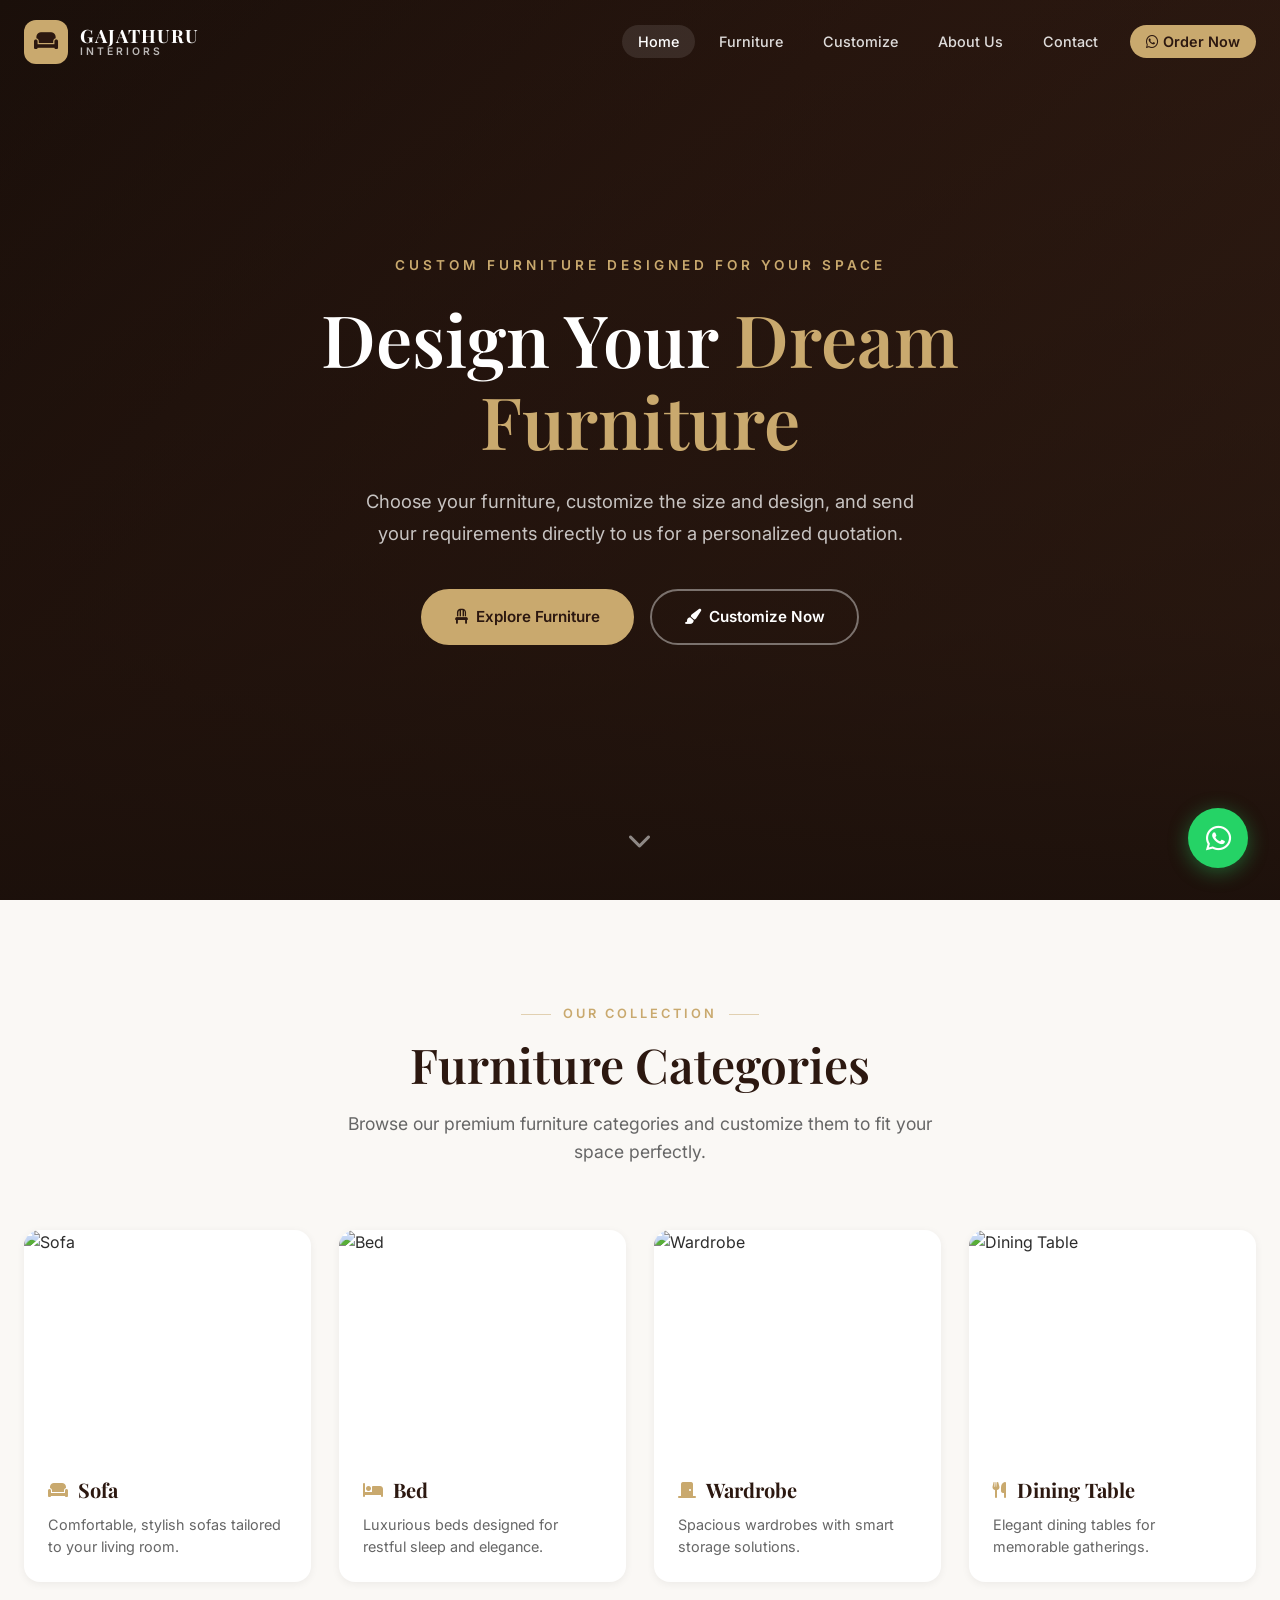
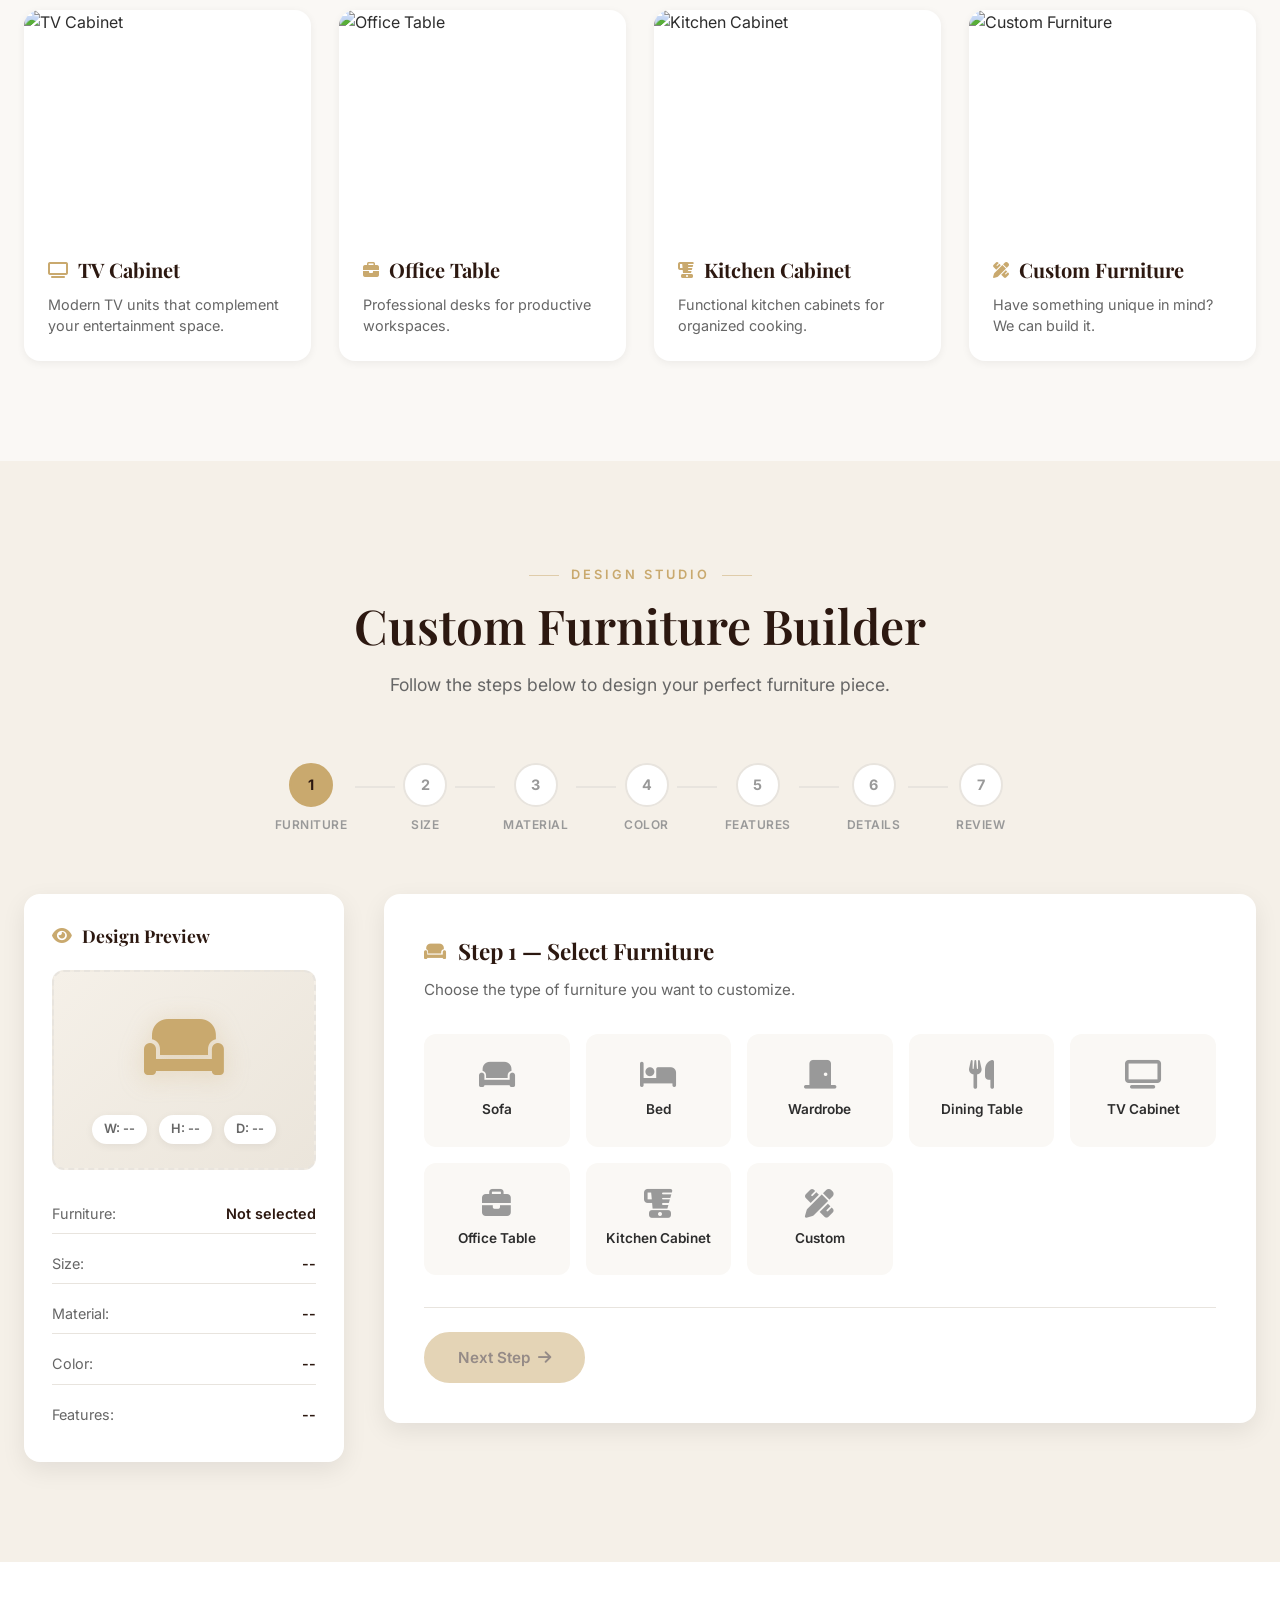
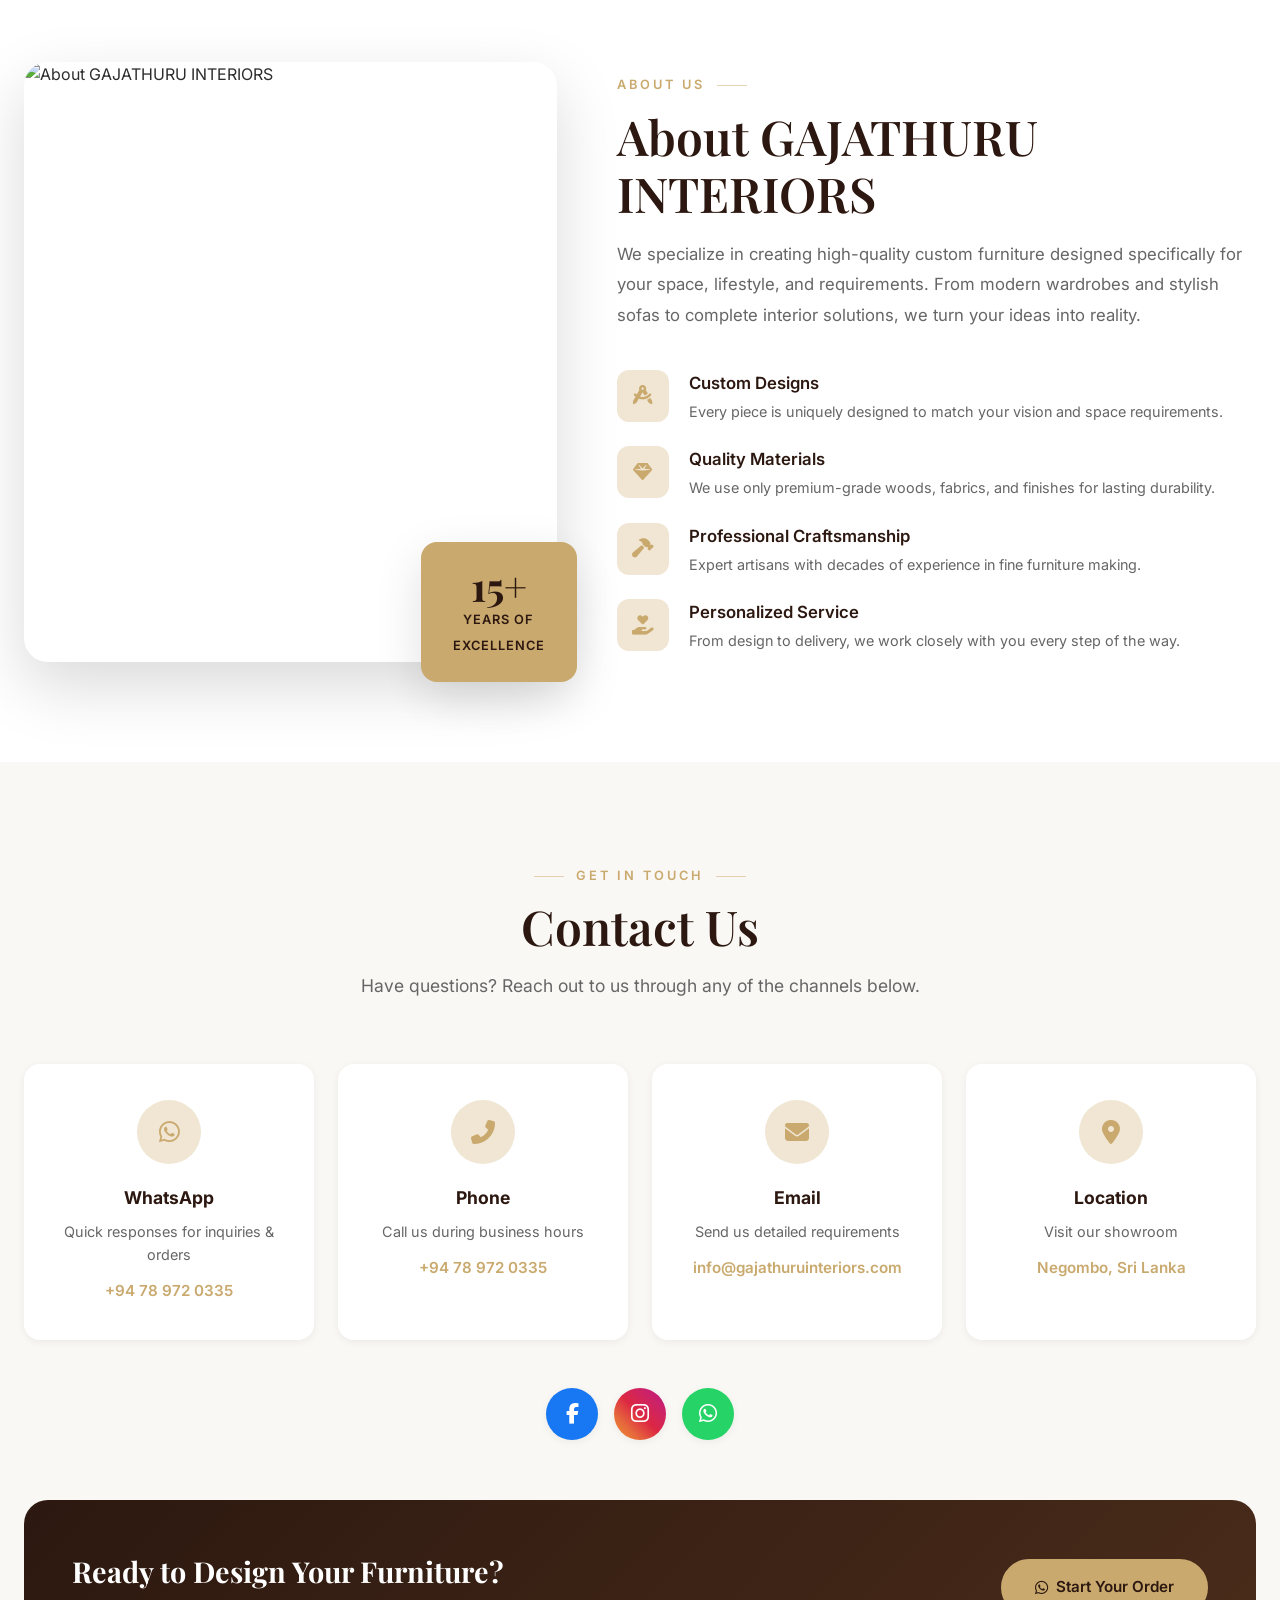
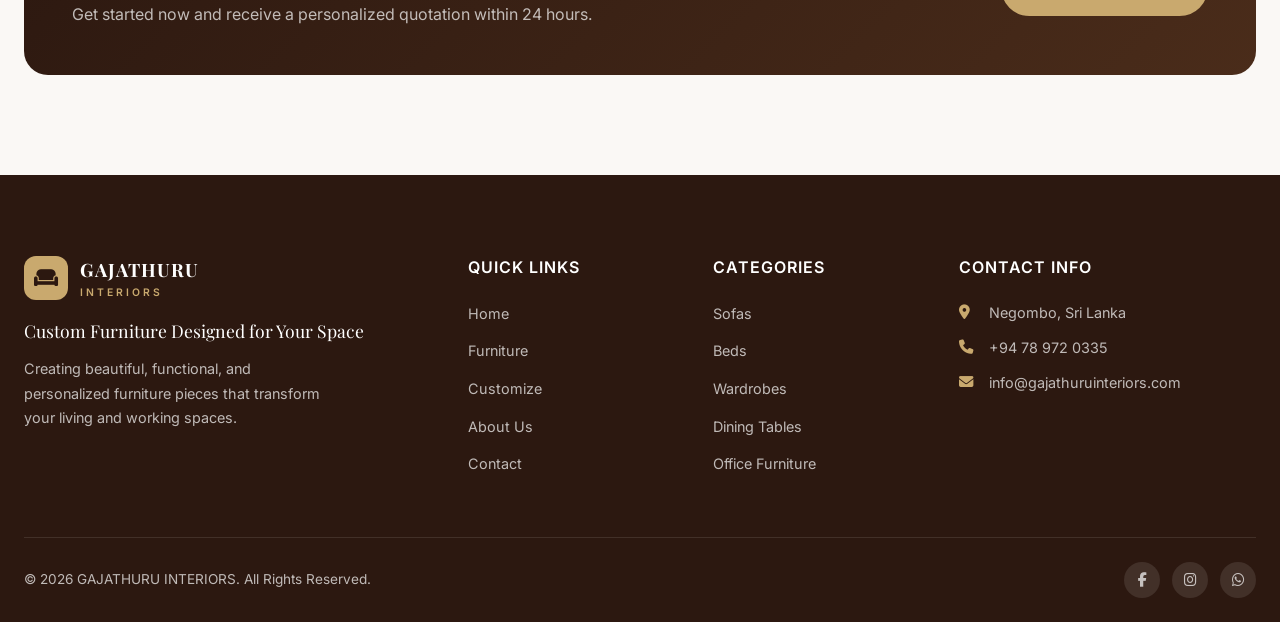
==== index.html @ 3e56240b "Update index.html" ====
<!DOCTYPE html>
<html lang="en">
<head>
    <meta charset="UTF-8">
    <meta name="viewport" content="width=device-width, initial-scale=1.0">
    <title>GAJATHURU INTERIORS — Custom Furniture Designed for Your Space</title>
    <link rel="stylesheet" href="style.css">
    <link rel="preconnect" href="https://fonts.googleapis.com">
    <link rel="preconnect" href="https://fonts.gstatic.com" crossorigin>
    <link href="https://fonts.googleapis.com/css2?family=Playfair+Display:wght@400;500;600;700&family=Inter:wght@300;400;500;600;700&display=swap" rel="stylesheet">
    <link rel="stylesheet" href="https://cdnjs.cloudflare.com/ajax/libs/font-awesome/6.5.1/css/all.min.css">
</head>
<body>

    <!-- ==================== NAVIGATION ==================== -->
    <nav class="navbar" id="navbar">
        <div class="nav-container">
            <a href="#home" class="nav-logo">
                <span class="logo-icon"><i class="fas fa-couch"></i></span>
                <div class="logo-text">
                    <span class="logo-main">GAJATHURU</span>
                    <span class="logo-sub">INTERIORS</span>
                </div>
            </a>

            <button class="nav-toggle" id="navToggle" aria-label="Toggle navigation">
                <span></span>
                <span></span>
                <span></span>
            </button>

            <ul class="nav-menu" id="navMenu">
                <li><a href="#home" class="nav-link active">Home</a></li>
                <li><a href="#categories" class="nav-link">Furniture</a></li>
                <li><a href="#builder" class="nav-link">Customize</a></li>
                <li><a href="#about" class="nav-link">About Us</a></li>
                <li><a href="#contact" class="nav-link">Contact</a></li>
                <li><a href="#builder" class="nav-link nav-cta"><i class="fab fa-whatsapp"></i> Order Now</a></li>
            </ul>
        </div>
    </nav>

    <!-- ==================== HERO SECTION ==================== -->
    <section class="hero" id="home">
        <div class="hero-overlay"></div>
        <div class="hero-content">
            <p class="hero-tagline">Custom Furniture Designed for Your Space</p>
            <h1 class="hero-title">Design Your <span class="highlight">Dream Furniture</span></h1>
            <p class="hero-desc">Choose your furniture, customize the size and design, and send your requirements directly to us for a personalized quotation.</p>
            <div class="hero-buttons">
                <a href="#categories" class="btn btn-primary"><i class="fas fa-chair"></i> Explore Furniture</a>
                <a href="#builder" class="btn btn-secondary"><i class="fas fa-paint-brush"></i> Customize Now</a>
            </div>
        </div>
        <div class="hero-scroll">
            <a href="#categories"><i class="fas fa-chevron-down"></i></a>
        </div>
    </section>

    <!-- ==================== FURNITURE CATEGORIES ==================== -->
    <section class="categories" id="categories">
        <div class="container">
            <div class="section-header">
                <span class="section-label">Our Collection</span>
                <h2 class="section-title">Furniture Categories</h2>
                <p class="section-desc">Browse our premium furniture categories and customize them to fit your space perfectly.</p>
            </div>

            <div class="categories-grid">
                <div class="category-card" data-category="sofa">
                    <div class="category-img">
                        <img src="https://images.unsplash.com/photo-1555041469-a586c61ea9bc?w=400&h=300&fit=crop" alt="Sofa" loading="lazy">
                        <div class="category-overlay">
                            <button class="btn btn-small" onclick="selectCategory('sofa')">Customize</button>
                        </div>
                    </div>
                    <div class="category-info">
                        <h3><i class="fas fa-couch"></i> Sofa</h3>
                        <p>Comfortable, stylish sofas tailored to your living room.</p>
                    </div>
                </div>

                <div class="category-card" data-category="bed">
                    <div class="category-img">
                        <img src="https://images.unsplash.com/photo-1505693416388-ac5ce068fe85?w=400&h=300&fit=crop" alt="Bed" loading="lazy">
                        <div class="category-overlay">
                            <button class="btn btn-small" onclick="selectCategory('bed')">Customize</button>
                        </div>
                    </div>
                    <div class="category-info">
                        <h3><i class="fas fa-bed"></i> Bed</h3>
                        <p>Luxurious beds designed for restful sleep and elegance.</p>
                    </div>
                </div>

                <div class="category-card" data-category="wardrobe">
                    <div class="category-img">
                        <img src="https://images.unsplash.com/photo-1595428774223-ef52624120d2?w=400&h=300&fit=crop" alt="Wardrobe" loading="lazy">
                        <div class="category-overlay">
                            <button class="btn btn-small" onclick="selectCategory('wardrobe')">Customize</button>
                        </div>
                    </div>
                    <div class="category-info">
                        <h3><i class="fas fa-door-closed"></i> Wardrobe</h3>
                        <p>Spacious wardrobes with smart storage solutions.</p>
                    </div>
                </div>

                <div class="category-card" data-category="dining-table">
                    <div class="category-img">
                        <img src="https://images.unsplash.com/photo-1617806118233-18e1de247200?w=400&h=300&fit=crop" alt="Dining Table" loading="lazy">
                        <div class="category-overlay">
                            <button class="btn btn-small" onclick="selectCategory('dining-table')">Customize</button>
                        </div>
                    </div>
                    <div class="category-info">
                        <h3><i class="fas fa-utensils"></i> Dining Table</h3>
                        <p>Elegant dining tables for memorable gatherings.</p>
                    </div>
                </div>

                <div class="category-card" data-category="tv-cabinet">
                    <div class="category-img">
                        <img src="https://images.unsplash.com/photo-1618220179428-22790b461013?w=400&h=300&fit=crop" alt="TV Cabinet" loading="lazy">
                        <div class="category-overlay">
                            <button class="btn btn-small" onclick="selectCategory('tv-cabinet')">Customize</button>
                        </div>
                    </div>
                    <div class="category-info">
                        <h3><i class="fas fa-tv"></i> TV Cabinet</h3>
                        <p>Modern TV units that complement your entertainment space.</p>
                    </div>
                </div>

                <div class="category-card" data-category="office-table">
                    <div class="category-img">
                        <img src="https://images.unsplash.com/photo-1518455027359-f3f8164ba6bd?w=400&h=300&fit=crop" alt="Office Table" loading="lazy">
                        <div class="category-overlay">
                            <button class="btn btn-small" onclick="selectCategory('office-table')">Customize</button>
                        </div>
                    </div>
                    <div class="category-info">
                        <h3><i class="fas fa-briefcase"></i> Office Table</h3>
                        <p>Professional desks for productive workspaces.</p>
                    </div>
                </div>

                <div class="category-card" data-category="kitchen-cabinet">
                    <div class="category-img">
                        <img src="https://images.unsplash.com/photo-1556909114-f6e7ad7d3136?w=400&h=300&fit=crop" alt="Kitchen Cabinet" loading="lazy">
                        <div class="category-overlay">
                            <button class="btn btn-small" onclick="selectCategory('kitchen-cabinet')">Customize</button>
                        </div>
                    </div>
                    <div class="category-info">
                        <h3><i class="fas fa-blender"></i> Kitchen Cabinet</h3>
                        <p>Functional kitchen cabinets for organized cooking.</p>
                    </div>
                </div>

                <div class="category-card" data-category="custom">
                    <div class="category-img">
                        <img src="https://images.unsplash.com/photo-1616486338812-3dadae4b4ace?w=400&h=300&fit=crop" alt="Custom Furniture" loading="lazy">
                        <div class="category-overlay">
                            <button class="btn btn-small" onclick="selectCategory('custom')">Customize</button>
                        </div>
                    </div>
                    <div class="category-info">
                        <h3><i class="fas fa-pencil-ruler"></i> Custom Furniture</h3>
                        <p>Have something unique in mind? We can build it.</p>
                    </div>
                </div>
            </div>
        </div>
    </section>

    <!-- ==================== CUSTOM FURNITURE BUILDER ==================== -->
    <section class="builder" id="builder">
        <div class="container">
            <div class="section-header">
                <span class="section-label">Design Studio</span>
                <h2 class="section-title">Custom Furniture Builder</h2>
                <p class="section-desc">Follow the steps below to design your perfect furniture piece.</p>
            </div>

            <!-- Progress Steps -->
            <div class="progress-bar">
                <div class="progress-step active" data-step="1">
                    <div class="step-number">1</div>
                    <span>Furniture</span>
                </div>
                <div class="progress-line"></div>
                <div class="progress-step" data-step="2">
                    <div class="step-number">2</div>
                    <span>Size</span>
                </div>
                <div class="progress-line"></div>
                <div class="progress-step" data-step="3">
                    <div class="step-number">3</div>
                    <span>Material</span>
                </div>
                <div class="progress-line"></div>
                <div class="progress-step" data-step="4">
                    <div class="step-number">4</div>
                    <span>Color</span>
                </div>
                <div class="progress-line"></div>
                <div class="progress-step" data-step="5">
                    <div class="step-number">5</div>
                    <span>Features</span>
                </div>
                <div class="progress-line"></div>
                <div class="progress-step" data-step="6">
                    <div class="step-number">6</div>
                    <span>Details</span>
                </div>
                <div class="progress-line"></div>
                <div class="progress-step" data-step="7">
                    <div class="step-number">7</div>
                    <span>Review</span>
                </div>
            </div>

            <div class="builder-wrapper">
                <!-- Preview Panel -->
                <div class="preview-panel">
                    <div class="preview-card">
                        <h3><i class="fas fa-eye"></i> Design Preview</h3>
                        <div class="preview-visual" id="previewVisual">
                            <div class="preview-furniture" id="previewFurniture">
                                <i class="fas fa-couch"></i>
                            </div>
                            <div class="preview-dimensions" id="previewDimensions">
                                <span class="dim-width">W: --</span>
                                <span class="dim-height">H: --</span>
                                <span class="dim-depth">D: --</span>
                            </div>
                        </div>
                        <div class="preview-details" id="previewDetails">
                            <div class="preview-row"><span>Furniture:</span> <strong id="p-furniture">Not selected</strong></div>
                            <div class="preview-row"><span>Size:</span> <strong id="p-size">--</strong></div>
                            <div class="preview-row"><span>Material:</span> <strong id="p-material">--</strong></div>
                            <div class="preview-row"><span>Color:</span> <strong id="p-color">--</strong></div>
                            <div class="preview-row"><span>Features:</span> <strong id="p-features">--</strong></div>
                        </div>
                    </div>
                </div>

                <!-- Form Panel -->
                <div class="form-panel">
                    <form id="customForm" onsubmit="return false;">

                        <!-- Step 1: Select Furniture -->
                        <div class="form-step active" data-step="1">
                            <h3><i class="fas fa-couch"></i> Step 1 — Select Furniture</h3>
                            <p class="step-desc">Choose the type of furniture you want to customize.</p>

                            <div class="furniture-options">
                                <label class="furniture-option">
                                    <input type="radio" name="furniture" value="Sofa" data-icon="fa-couch">
                                    <div class="option-card">
                                        <i class="fas fa-couch"></i>
                                        <span>Sofa</span>
                                    </div>
                                </label>
                                <label class="furniture-option">
                                    <input type="radio" name="furniture" value="Bed" data-icon="fa-bed">
                                    <div class="option-card">
                                        <i class="fas fa-bed"></i>
                                        <span>Bed</span>
                                    </div>
                                </label>
                                <label class="furniture-option">
                                    <input type="radio" name="furniture" value="Wardrobe" data-icon="fa-door-closed">
                                    <div class="option-card">
                                        <i class="fas fa-door-closed"></i>
                                        <span>Wardrobe</span>
                                    </div>
                                </label>
                                <label class="furniture-option">
                                    <input type="radio" name="furniture" value="Dining Table" data-icon="fa-utensils">
                                    <div class="option-card">
                                        <i class="fas fa-utensils"></i>
                                        <span>Dining Table</span>
                                    </div>
                                </label>
                                <label class="furniture-option">
                                    <input type="radio" name="furniture" value="TV Cabinet" data-icon="fa-tv">
                                    <div class="option-card">
                                        <i class="fas fa-tv"></i>
                                        <span>TV Cabinet</span>
                                    </div>
                                </label>
                                <label class="furniture-option">
                                    <input type="radio" name="furniture" value="Office Table" data-icon="fa-briefcase">
                                    <div class="option-card">
                                        <i class="fas fa-briefcase"></i>
                                        <span>Office Table</span>
                                    </div>
                                </label>
                                <label class="furniture-option">
                                    <input type="radio" name="furniture" value="Kitchen Cabinet" data-icon="fa-blender">
                                    <div class="option-card">
                                        <i class="fas fa-blender"></i>
                                        <span>Kitchen Cabinet</span>
                                    </div>
                                </label>
                                <label class="furniture-option">
                                    <input type="radio" name="furniture" value="Custom Furniture" data-icon="fa-pencil-ruler">
                                    <div class="option-card">
                                        <i class="fas fa-pencil-ruler"></i>
                                        <span>Custom</span>
                                    </div>
                                </label>
                            </div>

                            <div class="form-nav">
                                <button type="button" class="btn btn-primary next-step" disabled>Next Step <i class="fas fa-arrow-right"></i></button>
                            </div>
                        </div>

                        <!-- Step 2: Enter Size -->
                        <div class="form-step" data-step="2">
                            <h3><i class="fas fa-ruler-combined"></i> Step 2 — Enter Custom Size</h3>
                            <p class="step-desc">Specify the exact dimensions you need.</p>

                            <div class="unit-selector">
                                <span>Unit:</span>
                                <label><input type="radio" name="unit" value="ft" checked> Feet</label>
                                <label><input type="radio" name="unit" value="in"> Inches</label>
                                <label><input type="radio" name="unit" value="cm"> Centimeters</label>
                            </div>

                            <div class="size-inputs">
                                <div class="input-group">
                                    <label for="width">Width <span class="unit-label">(ft)</span></label>
                                    <input type="number" id="width" name="width" min="0.1" step="0.1" placeholder="e.g. 6" required>
                                </div>
                                <div class="input-group">
                                    <label for="height">Height <span class="unit-label">(ft)</span></label>
                                    <input type="number" id="height" name="height" min="0.1" step="0.1" placeholder="e.g. 7" required>
                                </div>
                                <div class="input-group">
                                    <label for="depth">Depth <span class="unit-label">(ft)</span></label>
                                    <input type="number" id="depth" name="depth" min="0.1" step="0.1" placeholder="e.g. 2" required>
                                </div>
                            </div>

                            <div class="form-nav">
                                <button type="button" class="btn btn-outline prev-step"><i class="fas fa-arrow-left"></i> Back</button>
                                <button type="button" class="btn btn-primary next-step">Next Step <i class="fas fa-arrow-right"></i></button>
                            </div>
                        </div>

                        <!-- Step 3: Select Material -->
                        <div class="form-step" data-step="3">
                            <h3><i class="fas fa-layer-group"></i> Step 3 — Select Material</h3>
                            <p class="step-desc">Choose the material for your furniture.</p>

                            <div class="material-options">
                                <label class="material-option">
                                    <input type="radio" name="material" value="MDF">
                                    <div class="option-card material-card">
                                        <div class="material-swatch" style="background: #d4c5a9;"></div>
                                        <span>MDF</span>
                                    </div>
                                </label>
                                <label class="material-option">
                                    <input type="radio" name="material" value="Plywood">
                                    <div class="option-card material-card">
                                        <div class="material-swatch" style="background: #c4a882;"></div>
                                        <span>Plywood</span>
                                    </div>
                                </label>
                                <label class="material-option">
                                    <input type="radio" name="material" value="Teak Wood">
                                    <div class="option-card material-card">
                                        <div class="material-swatch" style="background: #8b6914;"></div>
                                        <span>Teak Wood</span>
                                    </div>
                                </label>
                                <label class="material-option">
                                    <input type="radio" name="material" value="Mahogany">
                                    <div class="option-card material-card">
                                        <div class="material-swatch" style="background: #6b2d2d;"></div>
                                        <span>Mahogany</span>
                                    </div>
                                </label>
                                <label class="material-option">
                                    <input type="radio" name="material" value="Pine Wood">
                                    <div class="option-card material-card">
                                        <div class="material-swatch" style="background: #e8d5a3;"></div>
                                        <span>Pine Wood</span>
                                    </div>
                                </label>
                                <label class="material-option">
                                    <input type="radio" name="material" value="Melamine">
                                    <div class="option-card material-card">
                                        <div class="material-swatch" style="background: #f5f5f0;"></div>
                                        <span>Melamine</span>
                                    </div>
                                </label>
                                <label class="material-option">
                                    <input type="radio" name="material" value="Other">
                                    <div class="option-card material-card">
                                        <div class="material-swatch" style="background: linear-gradient(45deg, #ccc, #eee);"></div>
                                        <span>Other</span>
                                    </div>
                                </label>
                            </div>

                            <div class="form-nav">
                                <button type="button" class="btn btn-outline prev-step"><i class="fas fa-arrow-left"></i> Back</button>
                                <button type="button" class="btn btn-primary next-step" disabled>Next Step <i class="fas fa-arrow-right"></i></button>
                            </div>
                        </div>

                        <!-- Step 4: Select Color -->
                        <div class="form-step" data-step="4">
                            <h3><i class="fas fa-palette"></i> Step 4 — Select Color / Finish</h3>
                            <p class="step-desc">Pick a color or finish for your furniture.</p>

                            <div class="color-options">
                                <label class="color-option">
                                    <input type="radio" name="color" value="White">
                                    <div class="color-swatch" style="background: #ffffff; border: 2px solid #ddd;"></div>
                                    <span>White</span>
                                </label>
                                <label class="color-option">
                                    <input type="radio" name="color" value="Black">
                                    <div class="color-swatch" style="background: #1a1a1a;"></div>
                                    <span>Black</span>
                                </label>
                                <label class="color-option">
                                    <input type="radio" name="color" value="Brown">
                                    <div class="color-swatch" style="background: #8b5a2b;"></div>
                                    <span>Brown</span>
                                </label>
                                <label class="color-option">
                                    <input type="radio" name="color" value="Natural Wood">
                                    <div class="color-swatch" style="background: #c9a96e;"></div>
                                    <span>Natural Wood</span>
                                </label>
                                <label class="color-option">
                                    <input type="radio" name="color" value="Grey">
                                    <div class="color-swatch" style="background: #808080;"></div>
                                    <span>Grey</span>
                                </label>
                                <label class="color-option custom-color-option">
                                    <input type="radio" name="color" value="custom" id="customColorRadio">
                                    <div class="color-swatch custom-swatch"><i class="fas fa-plus"></i></div>
                                    <span>Custom</span>
                                </label>
                            </div>

                            <div class="custom-color-picker" id="customColorPicker" style="display:none;">
                                <label for="customColorInput">Choose your custom color:</label>
                                <input type="color" id="customColorInput" value="#4a90d9">
                                <span id="customColorValue">#4A90D9</span>
                            </div>

                            <div class="form-nav">
                                <button type="button" class="btn btn-outline prev-step"><i class="fas fa-arrow-left"></i> Back</button>
                                <button type="button" class="btn btn-primary next-step" disabled>Next Step <i class="fas fa-arrow-right"></i></button>
                            </div>
                        </div>

                        <!-- Step 5: Additional Features -->
                        <div class="form-step" data-step="5">
                            <h3><i class="fas fa-sliders-h"></i> Step 5 — Additional Features</h3>
                            <p class="step-desc">Add specific features based on your furniture type.</p>

                            <div class="features-container" id="featuresContainer">
                                <!-- Dynamic features will be injected here -->
                                <div class="feature-placeholder">
                                    <i class="fas fa-info-circle"></i>
                                    <p>Please select a furniture type in Step 1 to see available features.</p>
                                </div>
                            </div>

                            <div class="form-nav">
                                <button type="button" class="btn btn-outline prev-step"><i class="fas fa-arrow-left"></i> Back</button>
                                <button type="button" class="btn btn-primary next-step">Next Step <i class="fas fa-arrow-right"></i></button>
                            </div>
                        </div>

                        <!-- Step 6: Reference Image & Customer Details -->
                        <div class="form-step" data-step="6">
                            <h3><i class="fas fa-user"></i> Step 6 — Your Details & Reference</h3>
                            <p class="step-desc">Upload a reference image and provide your contact information.</p>

                            <!-- Reference Image Upload -->
                            <div class="upload-section">
                                <h4><i class="fas fa-image"></i> Have a Design in Mind?</h4>
                                <p>Upload a reference image and we will help create a similar custom design.</p>
                                <div class="upload-area" id="uploadArea">
                                    <input type="file" id="referenceImage" accept="image/*" hidden>
                                    <div class="upload-placeholder" id="uploadPlaceholder">
                                        <i class="fas fa-cloud-upload-alt"></i>
                                        <span>Click or drag image here</span>
                                    </div>
                                    <img id="uploadPreview" class="upload-preview" alt="Preview" style="display:none;">
                                    <button type="button" class="btn btn-small btn-outline remove-image" id="removeImage" style="display:none;"><i class="fas fa-trash"></i> Remove</button>
                                </div>
                            </div>

                            <!-- Customer Details -->
                            <div class="customer-form">
                                <h4><i class="fas fa-address-card"></i> Customer Information</h4>

                                <div class="input-group">
                                    <label for="fullName">Full Name <span class="required">*</span></label>
                                    <input type="text" id="fullName" name="fullName" placeholder="John Silva" required>
                                    <span class="error-msg" id="nameError">Please enter your full name</span>
                                </div>

                                <div class="input-group">
                                    <label for="phone">WhatsApp Number <span class="required">*</span></label>
                                    <input type="tel" id="phone" name="phone" placeholder="0771234567" required>
                                    <span class="error-msg" id="phoneError">Please enter a valid phone number</span>
                                </div>

                                <div class="input-group">
                                    <label for="email">Email Address <span class="optional">(Optional)</span></label>
                                    <input type="email" id="email" name="email" placeholder="john@example.com">
                                </div>

                                <div class="input-group">
                                    <label for="address">Address <span class="required">*</span></label>
                                    <input type="text" id="address" name="address" placeholder="No. 123, Main Street" required>
                                    <span class="error-msg" id="addressError">Please enter your address</span>
                                </div>

                                <div class="input-group">
                                    <label for="city">City <span class="required">*</span></label>
                                    <input type="text" id="city" name="city" placeholder="Negombo" required>
                                    <span class="error-msg" id="cityError">Please enter your city</span>
                                </div>

                                <div class="input-group">
                                    <label for="notes">Additional Requirements / Notes</label>
                                    <textarea id="notes" name="notes" rows="3" placeholder="Any special requirements..."></textarea>
                                </div>
                            </div>

                            <div class="form-nav">
                                <button type="button" class="btn btn-outline prev-step"><i class="fas fa-arrow-left"></i> Back</button>
                                <button type="button" class="btn btn-primary next-step">Review Order <i class="fas fa-check"></i></button>
                            </div>
                        </div>

                        <!-- Step 7: Order Summary -->
                        <div class="form-step" data-step="7">
                            <h3><i class="fas fa-clipboard-check"></i> Step 7 — Order Summary</h3>
                            <p class="step-desc">Review your complete order before sending.</p>

                            <div class="summary-card" id="summaryCard">
                                <div class="summary-header">
                                    <i class="fas fa-file-invoice"></i>
                                    <h4>CUSTOM FURNITURE ORDER</h4>
                                </div>

                                <div class="summary-section">
                                    <h5><i class="fas fa-couch"></i> Furniture Item</h5>
                                    <p id="sum-furniture">--</p>
                                </div>

                                <div class="summary-section">
                                    <h5><i class="fas fa-ruler-combined"></i> Size Details</h5>
                                    <div class="summary-grid" id="sum-size">
                                        <span>Width: --</span>
                                        <span>Height: --</span>
                                        <span>Depth: --</span>
                                    </div>
                                </div>

                                <div class="summary-section">
                                    <h5><i class="fas fa-palette"></i> Design Details</h5>
                                    <div class="summary-grid" id="sum-design">
                                        <span>Material: --</span>
                                        <span>Color: --</span>
                                    </div>
                                    <div id="sum-features" class="summary-features"></div>
                                </div>

                                <div class="summary-section" id="sum-reference-section" style="display:none;">
                                    <h5><i class="fas fa-image"></i> Reference Image</h5>
                                    <p>Customer has uploaded a reference design.</p>
                                    <img id="sum-reference-img" class="sum-ref-img" alt="Reference">
                                </div>

                                <div class="summary-section">
                                    <h5><i class="fas fa-user"></i> Customer Details</h5>
                                    <div class="summary-grid" id="sum-customer">
                                        <span>Name: --</span>
                                        <span>Phone: --</span>
                                        <span>Email: --</span>
                                        <span>Address: --</span>
                                    </div>
                                </div>

                                <div class="summary-section" id="sum-notes-section" style="display:none;">
                                    <h5><i class="fas fa-sticky-note"></i> Additional Notes</h5>
                                    <p id="sum-notes">--</p>
                                </div>
                            </div>

                            <div class="form-nav summary-nav">
                                <button type="button" class="btn btn-outline prev-step"><i class="fas fa-arrow-left"></i> Back</button>
                                <a href="https://wa.me/94789720335" class="btn btn-whatsapp" id="sendWhatsAppBtn" target="_blank">
                                    <i class="fab fa-whatsapp"></i> Send Order via WhatsApp
                                </a>
                            </div>
                        </div>

                    </form>
                </div>
            </div>
        </div>
    </section>

    <!-- ==================== ABOUT SECTION ==================== -->
    <section class="about" id="about">
        <div class="container">
            <div class="about-grid">
                <div class="about-image">
                    <img src="https://images.unsplash.com/photo-1618221195710-dd6b41faaea6?w=600&h=700&fit=crop" alt="About GAJATHURU INTERIORS" loading="lazy">
                    <div class="about-badge">
                        <span class="badge-number">15+</span>
                        <span class="badge-text">Years of<br>Excellence</span>
                    </div>
                </div>
                <div class="about-content">
                    <span class="section-label">About Us</span>
                    <h2 class="section-title">About GAJATHURU INTERIORS</h2>
                    <p class="about-text">We specialize in creating high-quality custom furniture designed specifically for your space, lifestyle, and requirements. From modern wardrobes and stylish sofas to complete interior solutions, we turn your ideas into reality.</p>

                    <div class="about-features">
                        <div class="about-feature">
                            <div class="feature-icon"><i class="fas fa-drafting-compass"></i></div>
                            <div class="feature-text">
                                <h4>Custom Designs</h4>
                                <p>Every piece is uniquely designed to match your vision and space requirements.</p>
                            </div>
                        </div>
                        <div class="about-feature">
                            <div class="feature-icon"><i class="fas fa-gem"></i></div>
                            <div class="feature-text">
                                <h4>Quality Materials</h4>
                                <p>We use only premium-grade woods, fabrics, and finishes for lasting durability.</p>
                            </div>
                        </div>
                        <div class="about-feature">
                            <div class="feature-icon"><i class="fas fa-hammer"></i></div>
                            <div class="feature-text">
                                <h4>Professional Craftsmanship</h4>
                                <p>Expert artisans with decades of experience in fine furniture making.</p>
                            </div>
                        </div>
                        <div class="about-feature">
                            <div class="feature-icon"><i class="fas fa-hand-holding-heart"></i></div>
                            <div class="feature-text">
                                <h4>Personalized Service</h4>
                                <p>From design to delivery, we work closely with you every step of the way.</p>
                            </div>
                        </div>
                    </div>
                </div>
            </div>
        </div>
    </section>

    <!-- ==================== CONTACT SECTION ==================== -->
    <section class="contact" id="contact">
        <div class="container">
            <div class="section-header">
                <span class="section-label">Get in Touch</span>
                <h2 class="section-title">Contact Us</h2>
                <p class="section-desc">Have questions? Reach out to us through any of the channels below.</p>
            </div>

            <div class="contact-grid">
                <div class="contact-card">
                    <div class="contact-icon"><i class="fab fa-whatsapp"></i></div>
                    <h4>WhatsApp</h4>
                    <p>Quick responses for inquiries & orders</p>
                    <a href="https://wa.me/94789720335" class="contact-link" target="_blank">+94 78 972 0335</a>
                </div>

                <div class="contact-card">
                    <div class="contact-icon"><i class="fas fa-phone-alt"></i></div>
                    <h4>Phone</h4>
                    <p>Call us during business hours</p>
                    <a href="tel:+94789720335" class="contact-link">+94 78 972 0335</a>
                </div>

                <div class="contact-card">
                    <div class="contact-icon"><i class="fas fa-envelope"></i></div>
                    <h4>Email</h4>
                    <p>Send us detailed requirements</p>
                    <a href="mailto:info@gajathuruinteriors.com" class="contact-link">info@gajathuruinteriors.com</a>
                </div>

                <div class="contact-card">
                    <div class="contact-icon"><i class="fas fa-map-marker-alt"></i></div>
                    <h4>Location</h4>
                    <p>Visit our showroom</p>
                    <span class="contact-link">Negombo, Sri Lanka</span>
                </div>
            </div>

            <div class="social-links">
                <a href="#" class="social-btn facebook" aria-label="Facebook"><i class="fab fa-facebook-f"></i></a>
                <a href="#" class="social-btn instagram" aria-label="Instagram"><i class="fab fa-instagram"></i></a>
                <a href="#" class="social-btn whatsapp" aria-label="WhatsApp"><i class="fab fa-whatsapp"></i></a>
            </div>

            <div class="cta-banner">
                <div class="cta-content">
                    <h3>Ready to Design Your Furniture?</h3>
                    <p>Get started now and receive a personalized quotation within 24 hours.</p>
                </div>
                <a href="#builder" class="btn btn-primary"><i class="fab fa-whatsapp"></i> Start Your Order</a>
            </div>
        </div>
    </section>

    <!-- ==================== FOOTER ==================== -->
    <footer class="footer">
        <div class="container">
            <div class="footer-grid">
                <div class="footer-brand">
                    <div class="footer-logo">
                        <i class="fas fa-couch"></i>
                        <div>
                            <span class="footer-logo-main">GAJATHURU</span>
                            <span class="footer-logo-sub">INTERIORS</span>
                        </div>
                    </div>
                    <p class="footer-tagline">Custom Furniture Designed for Your Space</p>
                    <p class="footer-desc">Creating beautiful, functional, and personalized furniture pieces that transform your living and working spaces.</p>
                </div>

                <div class="footer-links">
                    <h4>Quick Links</h4>
                    <ul>
                        <li><a href="#home">Home</a></li>
                        <li><a href="#categories">Furniture</a></li>
                        <li><a href="#builder">Customize</a></li>
                        <li><a href="#about">About Us</a></li>
                        <li><a href="#contact">Contact</a></li>
                    </ul>
                </div>

                <div class="footer-links">
                    <h4>Categories</h4>
                    <ul>
                        <li><a href="#categories">Sofas</a></li>
                        <li><a href="#categories">Beds</a></li>
                        <li><a href="#categories">Wardrobes</a></li>
                        <li><a href="#categories">Dining Tables</a></li>
                        <li><a href="#categories">Office Furniture</a></li>
                    </ul>
                </div>

                <div class="footer-contact">
                    <h4>Contact Info</h4>
                    <p><i class="fas fa-map-marker-alt"></i> Negombo, Sri Lanka</p>
                    <p><i class="fas fa-phone"></i> +94 78 972 0335</p>
                    <p><i class="fas fa-envelope"></i> info@gajathuruinteriors.com</p>
                </div>
            </div>

            <div class="footer-bottom">
                <p>&copy; 2026 GAJATHURU INTERIORS. All Rights Reserved.</p>
                <div class="footer-social">
                    <a href="#" aria-label="Facebook"><i class="fab fa-facebook-f"></i></a>
                    <a href="#" aria-label="Instagram"><i class="fab fa-instagram"></i></a>
                    <a href="#" aria-label="WhatsApp"><i class="fab fa-whatsapp"></i></a>
                </div>
            </div>
        </div>
    </footer>

    <!-- ==================== FLOATING WHATSAPP BUTTON ==================== -->
    <a href="https://wa.me/94789720335" class="floating-whatsapp" target="_blank" aria-label="Chat on WhatsApp">
        <i class="fab fa-whatsapp"></i>
        <span class="floating-tooltip">Chat with us</span>
    </a>

    <script src="script.js"></script>
</body>
</html>
---- style.css ----
/* ============================================
   GAJATHURU INTERIORS — Custom Furniture Website
   Modern, Premium, Responsive Stylesheet
   ============================================ */

/* === CSS VARIABLES === */
:root {
    --primary: #2c1810;
    --primary-light: #4a2c1a;
    --accent: #c9a96e;
    --accent-hover: #b8945a;
    --accent-light: #f0e6d3;
    --white: #ffffff;
    --off-white: #faf8f5;
    --cream: #f5f0e8;
    --text: #2d2d2d;
    --text-light: #666666;
    --text-muted: #999999;
    --border: #e8e4de;
    --shadow-sm: 0 2px 8px rgba(0,0,0,0.06);
    --shadow-md: 0 8px 24px rgba(0,0,0,0.08);
    --shadow-lg: 0 16px 48px rgba(0,0,0,0.12);
    --shadow-xl: 0 24px 64px rgba(0,0,0,0.15);
    --radius-sm: 8px;
    --radius-md: 12px;
    --radius-lg: 16px;
    --radius-xl: 24px;
    --transition: all 0.3s cubic-bezier(0.4, 0, 0.2, 1);
    --transition-slow: all 0.5s cubic-bezier(0.4, 0, 0.2, 1);
    --font-heading: 'Playfair Display', Georgia, serif;
    --font-body: 'Inter', -apple-system, BlinkMacSystemFont, sans-serif;
}

/* === RESET & BASE === */
*, *::before, *::after {
    margin: 0;
    padding: 0;
    box-sizing: border-box;
}

html {
    scroll-behavior: smooth;
    font-size: 16px;
}

body {
    font-family: var(--font-body);
    color: var(--text);
    background: var(--off-white);
    line-height: 1.6;
    overflow-x: hidden;
    -webkit-font-smoothing: antialiased;
}

a {
    text-decoration: none;
    color: inherit;
    transition: var(--transition);
}

img {
    max-width: 100%;
    height: auto;
    display: block;
}

button {
    font-family: inherit;
    cursor: pointer;
    border: none;
    background: none;
}

ul {
    list-style: none;
}

.container {
    max-width: 1280px;
    margin: 0 auto;
    padding: 0 24px;
}

/* === TYPOGRAPHY === */
.section-header {
    text-align: center;
    margin-bottom: 64px;
}

.section-label {
    display: inline-block;
    font-size: 0.8rem;
    font-weight: 600;
    letter-spacing: 3px;
    text-transform: uppercase;
    color: var(--accent);
    margin-bottom: 12px;
    position: relative;
}

.section-label::before,
.section-label::after {
    content: '';
    display: inline-block;
    width: 30px;
    height: 1px;
    background: var(--accent);
    vertical-align: middle;
    margin: 0 12px;
    opacity: 0.5;
}

.section-title {
    font-family: var(--font-heading);
    font-size: clamp(2rem, 4vw, 3rem);
    font-weight: 600;
    color: var(--primary);
    margin-bottom: 16px;
    line-height: 1.2;
}

.section-desc {
    font-size: 1.1rem;
    color: var(--text-light);
    max-width: 600px;
    margin: 0 auto;
}

/* === BUTTONS === */
.btn {
    display: inline-flex;
    align-items: center;
    justify-content: center;
    gap: 8px;
    padding: 14px 32px;
    font-size: 0.95rem;
    font-weight: 600;
    border-radius: 50px;
    transition: var(--transition);
    cursor: pointer;
    border: 2px solid transparent;
    white-space: nowrap;
}

.btn-primary {
    background: var(--accent);
    color: var(--primary);
    border-color: var(--accent);
}

.btn-primary:hover {
    background: var(--accent-hover);
    border-color: var(--accent-hover);
    transform: translateY(-2px);
    box-shadow: var(--shadow-md);
}

.btn-secondary {
    background: transparent;
    color: var(--white);
    border-color: rgba(255,255,255,0.4);
}

.btn-secondary:hover {
    background: rgba(255,255,255,0.1);
    border-color: var(--white);
    transform: translateY(-2px);
}

.btn-outline {
    background: transparent;
    color: var(--text);
    border-color: var(--border);
}

.btn-outline:hover {
    background: var(--cream);
    border-color: var(--accent);
    color: var(--primary);
}

.btn-whatsapp {
    background: #25d366;
    color: white;
    border-color: #25d366;
    font-size: 1.05rem;
    padding: 16px 40px;
}

.btn-whatsapp:hover {
    background: #128c7e;
    border-color: #128c7e;
    transform: translateY(-2px);
    box-shadow: 0 8px 24px rgba(37, 211, 102, 0.3);
}

.btn-small {
    padding: 8px 20px;
    font-size: 0.85rem;
}

.btn:disabled {
    opacity: 0.5;
    cursor: not-allowed;
    transform: none !important;
}

/* ============================================
   NAVIGATION
   ============================================ */
.navbar {
    position: fixed;
    top: 0;
    left: 0;
    right: 0;
    z-index: 1000;
    background: transparent;
    transition: var(--transition);
    padding: 20px 0;
}

.navbar.scrolled {
    background: rgba(255,255,255,0.95);
    backdrop-filter: blur(20px);
    -webkit-backdrop-filter: blur(20px);
    box-shadow: var(--shadow-sm);
    padding: 12px 0;
}

.nav-container {
    max-width: 1280px;
    margin: 0 auto;
    padding: 0 24px;
    display: flex;
    align-items: center;
    justify-content: space-between;
}

.nav-logo {
    display: flex;
    align-items: center;
    gap: 12px;
}

.logo-icon {
    width: 44px;
    height: 44px;
    background: var(--accent);
    border-radius: var(--radius-md);
    display: flex;
    align-items: center;
    justify-content: center;
    color: var(--primary);
    font-size: 1.2rem;
    transition: var(--transition);
}

.logo-text {
    display: flex;
    flex-direction: column;
    line-height: 1.1;
}

.logo-main {
    font-family: var(--font-heading);
    font-size: 1.15rem;
    font-weight: 700;
    color: var(--white);
    letter-spacing: 1px;
    transition: var(--transition);
}

.logo-sub {
    font-size: 0.65rem;
    font-weight: 600;
    letter-spacing: 3px;
    color: rgba(255,255,255,0.7);
    transition: var(--transition);
}

.navbar.scrolled .logo-main {
    color: var(--primary);
}

.navbar.scrolled .logo-sub {
    color: var(--text-muted);
}

.nav-menu {
    display: flex;
    align-items: center;
    gap: 8px;
}

.nav-link {
    padding: 8px 16px;
    font-size: 0.9rem;
    font-weight: 500;
    color: rgba(255,255,255,0.85);
    border-radius: 50px;
    transition: var(--transition);
    position: relative;
}

.nav-link:hover,
.nav-link.active {
    color: var(--white);
    background: rgba(255,255,255,0.1);
}

.nav-link.nav-cta {
    background: var(--accent);
    color: var(--primary);
    font-weight: 600;
    margin-left: 8px;
}

.nav-link.nav-cta:hover {
    background: var(--accent-hover);
    transform: translateY(-1px);
}

.navbar.scrolled .nav-link {
    color: var(--text);
}

.navbar.scrolled .nav-link:hover,
.navbar.scrolled .nav-link.active {
    color: var(--primary);
    background: var(--cream);
}

.navbar.scrolled .nav-link.nav-cta {
    color: var(--primary);
}

/* Mobile Toggle */
.nav-toggle {
    display: none;
    flex-direction: column;
    gap: 5px;
    padding: 8px;
    z-index: 1001;
}

.nav-toggle span {
    display: block;
    width: 24px;
    height: 2px;
    background: var(--white);
    transition: var(--transition);
    border-radius: 2px;
}

.navbar.scrolled .nav-toggle span {
    background: var(--primary);
}

.nav-toggle.active span:nth-child(1) {
    transform: rotate(45deg) translate(5px, 5px);
}

.nav-toggle.active span:nth-child(2) {
    opacity: 0;
}

.nav-toggle.active span:nth-child(3) {
    transform: rotate(-45deg) translate(5px, -5px);
}

/* ============================================
   HERO SECTION
   ============================================ */
.hero {
    position: relative;
    min-height: 100vh;
    display: flex;
    align-items: center;
    justify-content: center;
    text-align: center;
    background: linear-gradient(135deg, #1a0f0a 0%, #2c1810 40%, #3d2418 100%);
    overflow: hidden;
}

.hero::before {
    content: '';
    position: absolute;
    top: 0;
    left: 0;
    right: 0;
    bottom: 0;
    background: url("https://images.unsplash.com/photo-1618221195710-dd6b41faaea6?w=1920&h=1080&fit=crop") center/cover no-repeat;
    opacity: 0.25;
}

.hero::after {
    content: '';
    position: absolute;
    top: 0;
    left: 0;
    right: 0;
    bottom: 0;
    background: linear-gradient(to bottom, rgba(26,15,10,0.3) 0%, rgba(26,15,10,0.6) 70%, rgba(26,15,10,0.9) 100%);
}

.hero-content {
    position: relative;
    z-index: 2;
    max-width: 800px;
    padding: 0 24px;
    animation: fadeInUp 1s ease-out;
}

.hero-tagline {
    font-size: 0.85rem;
    font-weight: 600;
    letter-spacing: 4px;
    text-transform: uppercase;
    color: var(--accent);
    margin-bottom: 20px;
}

.hero-title {
    font-family: var(--font-heading);
    font-size: clamp(2.5rem, 6vw, 4.5rem);
    font-weight: 600;
    color: var(--white);
    line-height: 1.15;
    margin-bottom: 24px;
}

.hero-title .highlight {
    color: var(--accent);
    position: relative;
}

.hero-desc {
    font-size: 1.15rem;
    color: rgba(255,255,255,0.75);
    max-width: 560px;
    margin: 0 auto 40px;
    line-height: 1.7;
}

.hero-buttons {
    display: flex;
    gap: 16px;
    justify-content: center;
    flex-wrap: wrap;
}

.hero-scroll {
    position: absolute;
    bottom: 40px;
    left: 50%;
    transform: translateX(-50%);
    z-index: 2;
    animation: bounce 2s infinite;
}

.hero-scroll a {
    color: rgba(255,255,255,0.5);
    font-size: 1.5rem;
    transition: var(--transition);
}

.hero-scroll a:hover {
    color: var(--accent);
}

/* ============================================
   CATEGORIES SECTION
   ============================================ */
.categories {
    padding: 100px 0;
    background: var(--off-white);
}

.categories-grid {
    display: grid;
    grid-template-columns: repeat(auto-fill, minmax(280px, 1fr));
    gap: 28px;
}

.category-card {
    background: var(--white);
    border-radius: var(--radius-lg);
    overflow: hidden;
    box-shadow: var(--shadow-sm);
    transition: var(--transition);
    cursor: pointer;
}

.category-card:hover {
    transform: translateY(-8px);
    box-shadow: var(--shadow-lg);
}

.category-img {
    position: relative;
    overflow: hidden;
    height: 220px;
}

.category-img img {
    width: 100%;
    height: 100%;
    object-fit: cover;
    transition: transform 0.6s ease;
}

.category-card:hover .category-img img {
    transform: scale(1.08);
}

.category-overlay {
    position: absolute;
    inset: 0;
    background: rgba(44, 24, 16, 0.4);
    display: flex;
    align-items: center;
    justify-content: center;
    opacity: 0;
    transition: var(--transition);
}

.category-card:hover .category-overlay {
    opacity: 1;
}

.category-info {
    padding: 24px;
}

.category-info h3 {
    font-family: var(--font-heading);
    font-size: 1.25rem;
    color: var(--primary);
    margin-bottom: 8px;
    display: flex;
    align-items: center;
    gap: 10px;
}

.category-info h3 i {
    color: var(--accent);
    font-size: 1rem;
}

.category-info p {
    font-size: 0.9rem;
    color: var(--text-light);
    line-height: 1.5;
}

/* ============================================
   BUILDER SECTION
   ============================================ */
.builder {
    padding: 100px 0;
    background: var(--cream);
}

/* Progress Bar */
.progress-bar {
    display: flex;
    align-items: center;
    justify-content: center;
    margin-bottom: 60px;
    flex-wrap: wrap;
    gap: 4px;
}

.progress-step {
    display: flex;
    flex-direction: column;
    align-items: center;
    gap: 8px;
    cursor: default;
    transition: var(--transition);
}

.progress-step span {
    font-size: 0.75rem;
    font-weight: 600;
    color: var(--text-muted);
    text-transform: uppercase;
    letter-spacing: 0.5px;
}

.step-number {
    width: 44px;
    height: 44px;
    border-radius: 50%;
    background: var(--white);
    border: 2px solid var(--border);
    display: flex;
    align-items: center;
    justify-content: center;
    font-weight: 700;
    font-size: 0.9rem;
    color: var(--text-muted);
    transition: var(--transition);
}

.progress-step.active .step-number,
.progress-step.completed .step-number {
    background: var(--accent);
    border-color: var(--accent);
    color: var(--primary);
}

.progress-step.completed .step-number {
    font-size: 0;
}

.progress-step.completed .step-number::after {
    content: '\f00c';
    font-family: 'Font Awesome 6 Free';
    font-weight: 900;
    font-size: 0.9rem;
}

.progress-line {
    width: 40px;
    height: 2px;
    background: var(--border);
    margin: 0 4px;
    margin-bottom: 24px;
    transition: var(--transition);
}

.progress-line.completed {
    background: var(--accent);
}

/* Builder Layout */
.builder-wrapper {
    display: grid;
    grid-template-columns: 320px 1fr;
    gap: 40px;
    align-items: start;
}

/* Preview Panel */
.preview-panel {
    position: sticky;
    top: 100px;
}

.preview-card {
    background: var(--white);
    border-radius: var(--radius-lg);
    padding: 28px;
    box-shadow: var(--shadow-md);
}

.preview-card h3 {
    font-family: var(--font-heading);
    font-size: 1.1rem;
    color: var(--primary);
    margin-bottom: 20px;
    display: flex;
    align-items: center;
    gap: 10px;
}

.preview-card h3 i {
    color: var(--accent);
}

.preview-visual {
    background: linear-gradient(135deg, var(--cream) 0%, #ebe5db 100%);
    border-radius: var(--radius-md);
    height: 200px;
    display: flex;
    flex-direction: column;
    align-items: center;
    justify-content: center;
    gap: 16px;
    margin-bottom: 24px;
    position: relative;
    overflow: hidden;
    border: 2px dashed var(--border);
}

.preview-furniture {
    font-size: 4rem;
    color: var(--accent);
    transition: var(--transition);
}

.preview-furniture i {
    filter: drop-shadow(0 4px 12px rgba(201, 169, 110, 0.3));
}

.preview-dimensions {
    display: flex;
    gap: 12px;
    font-size: 0.8rem;
    font-weight: 600;
    color: var(--text-light);
}

.preview-dimensions span {
    background: var(--white);
    padding: 4px 12px;
    border-radius: 20px;
    box-shadow: var(--shadow-sm);
}

.preview-details {
    display: flex;
    flex-direction: column;
    gap: 10px;
}

.preview-row {
    display: flex;
    justify-content: space-between;
    align-items: center;
    padding: 8px 0;
    border-bottom: 1px solid var(--border);
    font-size: 0.9rem;
}

.preview-row:last-child {
    border-bottom: none;
}

.preview-row span {
    color: var(--text-light);
}

.preview-row strong {
    color: var(--primary);
    font-weight: 600;
    text-align: right;
    max-width: 60%;
}

/* Form Panel */
.form-panel {
    background: var(--white);
    border-radius: var(--radius-lg);
    padding: 40px;
    box-shadow: var(--shadow-md);
    min-height: 500px;
}

.form-step {
    display: none;
    animation: fadeIn 0.4s ease-out;
}

.form-step.active {
    display: block;
}

.form-step h3 {
    font-family: var(--font-heading);
    font-size: 1.4rem;
    color: var(--primary);
    margin-bottom: 8px;
    display: flex;
    align-items: center;
    gap: 12px;
}

.form-step h3 i {
    color: var(--accent);
    font-size: 1.1rem;
}

.step-desc {
    color: var(--text-light);
    margin-bottom: 32px;
    font-size: 0.95rem;
}

/* Furniture Options */
.furniture-options {
    display: grid;
    grid-template-columns: repeat(auto-fill, minmax(140px, 1fr));
    gap: 16px;
    margin-bottom: 32px;
}

.furniture-option input,
.material-option input,
.color-option input {
    position: absolute;
    opacity: 0;
}

.option-card {
    display: flex;
    flex-direction: column;
    align-items: center;
    gap: 10px;
    padding: 24px 16px;
    background: var(--off-white);
    border: 2px solid transparent;
    border-radius: var(--radius-md);
    cursor: pointer;
    transition: var(--transition);
    text-align: center;
}

.option-card i {
    font-size: 1.8rem;
    color: var(--text-muted);
    transition: var(--transition);
}

.option-card span {
    font-size: 0.85rem;
    font-weight: 600;
    color: var(--text);
}

.furniture-option input:checked + .option-card,
.material-option input:checked + .option-card {
    border-color: var(--accent);
    background: var(--accent-light);
    box-shadow: var(--shadow-sm);
}

.furniture-option input:checked + .option-card i,
.material-option input:checked + .option-card i {
    color: var(--accent);
}

.option-card:hover {
    border-color: var(--border);
    transform: translateY(-2px);
}

/* Material Options */
.material-options {
    display: grid;
    grid-template-columns: repeat(auto-fill, minmax(120px, 1fr));
    gap: 16px;
    margin-bottom: 32px;
}

.material-card {
    padding: 20px 12px;
}

.material-swatch {
    width: 48px;
    height: 48px;
    border-radius: 50%;
    border: 3px solid var(--white);
    box-shadow: var(--shadow-sm);
}

/* Color Options */
.color-options {
    display: flex;
    flex-wrap: wrap;
    gap: 20px;
    margin-bottom: 24px;
}

.color-option {
    display: flex;
    flex-direction: column;
    align-items: center;
    gap: 8px;
    cursor: pointer;
}

.color-swatch {
    width: 56px;
    height: 56px;
    border-radius: 50%;
    border: 3px solid var(--white);
    box-shadow: var(--shadow-sm);
    transition: var(--transition);
    position: relative;
}

.color-swatch i {
    position: absolute;
    top: 50%;
    left: 50%;
    transform: translate(-50%, -50%);
    color: var(--text);
    font-size: 1rem;
}

.custom-swatch {
    background: linear-gradient(135deg, #ff6b6b, #4ecdc4, #45b7d1, #96ceb4);
}

.color-option input:checked + .color-swatch {
    box-shadow: 0 0 0 3px var(--accent), var(--shadow-md);
    transform: scale(1.1);
}

.color-option span {
    font-size: 0.8rem;
    font-weight: 500;
    color: var(--text-light);
}

.custom-color-picker {
    display: flex;
    align-items: center;
    gap: 16px;
    padding: 16px;
    background: var(--off-white);
    border-radius: var(--radius-md);
    margin-bottom: 32px;
}

.custom-color-picker label {
    font-weight: 500;
    font-size: 0.9rem;
}

.custom-color-picker input[type="color"] {
    width: 50px;
    height: 50px;
    border: none;
    border-radius: 50%;
    cursor: pointer;
    overflow: hidden;
}

.custom-color-picker input[type="color"]::-webkit-color-swatch-wrapper {
    padding: 0;
}

.custom-color-picker input[type="color"]::-webkit-color-swatch {
    border: 3px solid var(--white);
    border-radius: 50%;
    box-shadow: var(--shadow-sm);
}

#customColorValue {
    font-family: monospace;
    font-size: 0.9rem;
    color: var(--text-light);
    font-weight: 600;
}

/* Size Inputs */
.unit-selector {
    display: flex;
    align-items: center;
    gap: 16px;
    margin-bottom: 24px;
    padding: 16px;
    background: var(--off-white);
    border-radius: var(--radius-md);
}

.unit-selector span {
    font-weight: 600;
    font-size: 0.9rem;
    color: var(--primary);
}

.unit-selector label {
    display: flex;
    align-items: center;
    gap: 6px;
    font-size: 0.9rem;
    cursor: pointer;
    color: var(--text-light);
}

.unit-selector input[type="radio"] {
    width: 18px;
    height: 18px;
    accent-color: var(--accent);
}

.size-inputs {
    display: grid;
    grid-template-columns: repeat(3, 1fr);
    gap: 20px;
    margin-bottom: 32px;
}

.input-group {
    margin-bottom: 20px;
}

.input-group label {
    display: block;
    font-size: 0.9rem;
    font-weight: 600;
    color: var(--primary);
    margin-bottom: 8px;
}

.input-group label .required {
    color: #e74c3c;
}

.input-group label .optional {
    color: var(--text-muted);
    font-weight: 400;
    font-size: 0.8rem;
}

.input-group input,
.input-group textarea,
.input-group select {
    width: 100%;
    padding: 14px 16px;
    border: 2px solid var(--border);
    border-radius: var(--radius-md);
    font-size: 0.95rem;
    font-family: inherit;
    background: var(--white);
    transition: var(--transition);
    color: var(--text);
}

.input-group input:focus,
.input-group textarea:focus,
.input-group select:focus {
    outline: none;
    border-color: var(--accent);
    box-shadow: 0 0 0 4px rgba(201, 169, 110, 0.15);
}

.input-group input::placeholder,
.input-group textarea::placeholder {
    color: var(--text-muted);
}

.error-msg {
    display: none;
    font-size: 0.8rem;
    color: #e74c3c;
    margin-top: 4px;
}

.input-group input:invalid:not(:placeholder-shown) + .error-msg {
    display: block;
}

/* Features */
.features-container {
    margin-bottom: 32px;
}

.feature-placeholder {
    text-align: center;
    padding: 48px 24px;
    background: var(--off-white);
    border-radius: var(--radius-md);
    color: var(--text-muted);
}

.feature-placeholder i {
    font-size: 2.5rem;
    margin-bottom: 16px;
    color: var(--border);
}

.feature-group {
    margin-bottom: 24px;
}

.feature-group h4 {
    font-size: 1rem;
    font-weight: 600;
    color: var(--primary);
    margin-bottom: 12px;
    display: flex;
    align-items: center;
    gap: 8px;
}

.feature-group h4 i {
    color: var(--accent);
    font-size: 0.9rem;
}

.feature-options {
    display: flex;
    flex-wrap: wrap;
    gap: 10px;
}

.feature-option {
    display: flex;
    align-items: center;
    gap: 8px;
    padding: 10px 18px;
    background: var(--off-white);
    border: 2px solid var(--border);
    border-radius: 50px;
    cursor: pointer;
    font-size: 0.9rem;
    transition: var(--transition);
}

.feature-option:hover {
    border-color: var(--accent);
}

.feature-option input[type="radio"],
.feature-option input[type="checkbox"] {
    accent-color: var(--accent);
    width: 16px;
    height: 16px;
}

.feature-option:has(input:checked) {
    border-color: var(--accent);
    background: var(--accent-light);
    color: var(--primary);
}

/* Upload */
.upload-section {
    margin-bottom: 40px;
    padding-bottom: 40px;
    border-bottom: 1px solid var(--border);
}

.upload-section h4 {
    font-size: 1.1rem;
    color: var(--primary);
    margin-bottom: 4px;
    display: flex;
    align-items: center;
    gap: 8px;
}

.upload-section h4 i {
    color: var(--accent);
}

.upload-section > p {
    color: var(--text-light);
    font-size: 0.9rem;
    margin-bottom: 16px;
}

.upload-area {
    border: 2px dashed var(--border);
    border-radius: var(--radius-md);
    padding: 40px;
    text-align: center;
    cursor: pointer;
    transition: var(--transition);
    position: relative;
    background: var(--off-white);
}

.upload-area:hover {
    border-color: var(--accent);
    background: var(--accent-light);
}

.upload-placeholder i {
    font-size: 2.5rem;
    color: var(--accent);
    margin-bottom: 12px;
}

.upload-placeholder span {
    display: block;
    color: var(--text-light);
    font-size: 0.9rem;
}

.upload-preview {
    max-width: 100%;
    max-height: 300px;
    border-radius: var(--radius-sm);
    margin: 0 auto;
    display: block;
}

.remove-image {
    margin-top: 16px;
    color: #e74c3c;
    border-color: #e74c3c;
}

.remove-image:hover {
    background: #e74c3c;
    color: white;
}

/* Customer Form */
.customer-form h4 {
    font-size: 1.1rem;
    color: var(--primary);
    margin-bottom: 20px;
    display: flex;
    align-items: center;
    gap: 8px;
}

.customer-form h4 i {
    color: var(--accent);
}

/* Form Navigation */
.form-nav {
    display: flex;
    justify-content: space-between;
    align-items: center;
    margin-top: 32px;
    padding-top: 24px;
    border-top: 1px solid var(--border);
}

.form-nav .btn {
    min-width: 140px;
}

/* Summary */
.summary-card {
    background: var(--off-white);
    border-radius: var(--radius-lg);
    padding: 32px;
    margin-bottom: 32px;
    border: 1px solid var(--border);
}

.summary-header {
    display: flex;
    align-items: center;
    gap: 12px;
    padding-bottom: 20px;
    margin-bottom: 20px;
    border-bottom: 2px solid var(--accent);
}

.summary-header i {
    font-size: 1.5rem;
    color: var(--accent);
}

.summary-header h4 {
    font-family: var(--font-heading);
    font-size: 1.2rem;
    color: var(--primary);
    letter-spacing: 1px;
}

.summary-section {
    margin-bottom: 24px;
    padding-bottom: 20px;
    border-bottom: 1px solid var(--border);
}

.summary-section:last-of-type {
    border-bottom: none;
    margin-bottom: 0;
    padding-bottom: 0;
}

.summary-section h5 {
    font-size: 0.85rem;
    font-weight: 700;
    text-transform: uppercase;
    letter-spacing: 1px;
    color: var(--accent);
    margin-bottom: 12px;
    display: flex;
    align-items: center;
    gap: 8px;
}

.summary-section h5 i {
    font-size: 0.9rem;
}

.summary-section > p {
    color: var(--text);
    font-size: 1rem;
    font-weight: 600;
}

.summary-grid {
    display: grid;
    grid-template-columns: repeat(2, 1fr);
    gap: 8px 24px;
}

.summary-grid span {
    font-size: 0.95rem;
    color: var(--text-light);
}

.summary-features {
    margin-top: 12px;
    display: flex;
    flex-direction: column;
    gap: 6px;
}

.summary-features span {
    font-size: 0.9rem;
    color: var(--text);
    padding-left: 16px;
    position: relative;
}

.summary-features span::before {
    content: '\f00c';
    font-family: 'Font Awesome 6 Free';
    font-weight: 900;
    position: absolute;
    left: 0;
    color: var(--accent);
    font-size: 0.7rem;
}

.sum-ref-img {
    max-width: 200px;
    max-height: 150px;
    border-radius: var(--radius-sm);
    margin-top: 8px;
    border: 1px solid var(--border);
}

/* ============================================
   ABOUT SECTION
   ============================================ */
.about {
    padding: 100px 0;
    background: var(--white);
}

.about-grid {
    display: grid;
    grid-template-columns: 1fr 1.2fr;
    gap: 60px;
    align-items: center;
}

.about-image {
    position: relative;
}

.about-image img {
    border-radius: var(--radius-xl);
    box-shadow: var(--shadow-xl);
    width: 100%;
    height: 600px;
    object-fit: cover;
}

.about-badge {
    position: absolute;
    bottom: -20px;
    right: -20px;
    background: var(--accent);
    color: var(--primary);
    padding: 24px 32px;
    border-radius: var(--radius-lg);
    text-align: center;
    box-shadow: var(--shadow-lg);
}

.badge-number {
    display: block;
    font-family: var(--font-heading);
    font-size: 2.5rem;
    font-weight: 700;
    line-height: 1;
}

.badge-text {
    font-size: 0.8rem;
    font-weight: 600;
    text-transform: uppercase;
    letter-spacing: 1px;
    line-height: 1.4;
}

.about-content .section-header {
    text-align: left;
    margin-bottom: 32px;
}

.about-content .section-label::before {
    display: none;
}

.about-content .section-label::after {
    margin-left: 12px;
    margin-right: 0;
}

.about-text {
    font-size: 1.05rem;
    color: var(--text-light);
    line-height: 1.8;
    margin-bottom: 40px;
}

.about-features {
    display: flex;
    flex-direction: column;
    gap: 24px;
}

.about-feature {
    display: flex;
    gap: 20px;
    align-items: flex-start;
}

.feature-icon {
    width: 52px;
    height: 52px;
    min-width: 52px;
    background: var(--accent-light);
    border-radius: var(--radius-md);
    display: flex;
    align-items: center;
    justify-content: center;
    color: var(--accent);
    font-size: 1.2rem;
}

.feature-text h4 {
    font-size: 1.05rem;
    font-weight: 600;
    color: var(--primary);
    margin-bottom: 4px;
}

.feature-text p {
    font-size: 0.9rem;
    color: var(--text-light);
    line-height: 1.5;
}

/* ============================================
   CONTACT SECTION
   ============================================ */
.contact {
    padding: 100px 0;
    background: var(--off-white);
}

.contact-grid {
    display: grid;
    grid-template-columns: repeat(auto-fill, minmax(260px, 1fr));
    gap: 24px;
    margin-bottom: 48px;
}

.contact-card {
    background: var(--white);
    padding: 36px 28px;
    border-radius: var(--radius-lg);
    text-align: center;
    box-shadow: var(--shadow-sm);
    transition: var(--transition);
}

.contact-card:hover {
    transform: translateY(-4px);
    box-shadow: var(--shadow-md);
}

.contact-icon {
    width: 64px;
    height: 64px;
    background: var(--accent-light);
    border-radius: 50%;
    display: flex;
    align-items: center;
    justify-content: center;
    margin: 0 auto 20px;
    color: var(--accent);
    font-size: 1.5rem;
}

.contact-card h4 {
    font-size: 1.1rem;
    color: var(--primary);
    margin-bottom: 8px;
}

.contact-card p {
    font-size: 0.9rem;
    color: var(--text-light);
    margin-bottom: 12px;
}

.contact-link {
    font-size: 0.95rem;
    font-weight: 600;
    color: var(--accent);
    transition: var(--transition);
}

.contact-link:hover {
    color: var(--accent-hover);
    text-decoration: underline;
}

.social-links {
    display: flex;
    justify-content: center;
    gap: 16px;
    margin-bottom: 60px;
}

.social-btn {
    width: 52px;
    height: 52px;
    border-radius: 50%;
    display: flex;
    align-items: center;
    justify-content: center;
    font-size: 1.3rem;
    color: var(--white);
    transition: var(--transition);
    box-shadow: var(--shadow-sm);
}

.social-btn:hover {
    transform: translateY(-4px) scale(1.1);
    box-shadow: var(--shadow-md);
}

.social-btn.facebook { background: #1877f2; }
.social-btn.instagram { background: linear-gradient(45deg, #f09433, #e6683c, #dc2743, #cc2366, #bc1888); }
.social-btn.whatsapp { background: #25d366; }

.cta-banner {
    background: linear-gradient(135deg, var(--primary) 0%, var(--primary-light) 100%);
    border-radius: var(--radius-xl);
    padding: 48px;
    display: flex;
    align-items: center;
    justify-content: space-between;
    gap: 32px;
    flex-wrap: wrap;
    color: var(--white);
}

.cta-content h3 {
    font-family: var(--font-heading);
    font-size: 1.8rem;
    margin-bottom: 8px;
}

.cta-content p {
    color: rgba(255,255,255,0.7);
    font-size: 1rem;
}

/* ============================================
   FOOTER
   ============================================ */
.footer {
    background: var(--primary);
    color: rgba(255,255,255,0.7);
    padding: 80px 0 0;
}

.footer-grid {
    display: grid;
    grid-template-columns: 2fr 1fr 1fr 1.5fr;
    gap: 48px;
    margin-bottom: 60px;
}

.footer-logo {
    display: flex;
    align-items: center;
    gap: 12px;
    margin-bottom: 16px;
}

.footer-logo i {
    width: 44px;
    height: 44px;
    background: var(--accent);
    border-radius: var(--radius-md);
    display: flex;
    align-items: center;
    justify-content: center;
    color: var(--primary);
    font-size: 1.2rem;
}

.footer-logo-main {
    display: block;
    font-family: var(--font-heading);
    font-size: 1.15rem;
    font-weight: 700;
    color: var(--white);
    letter-spacing: 1px;
}

.footer-logo-sub {
    display: block;
    font-size: 0.65rem;
    font-weight: 600;
    letter-spacing: 3px;
    color: var(--accent);
}

.footer-tagline {
    font-family: var(--font-heading);
    font-size: 1.1rem;
    color: var(--white);
    margin-bottom: 12px;
}

.footer-desc {
    font-size: 0.9rem;
    line-height: 1.7;
    max-width: 300px;
}

.footer-links h4,
.footer-contact h4 {
    font-size: 1rem;
    font-weight: 600;
    color: var(--white);
    margin-bottom: 20px;
    text-transform: uppercase;
    letter-spacing: 1px;
}

.footer-links ul {
    display: flex;
    flex-direction: column;
    gap: 12px;
}

.footer-links a {
    font-size: 0.9rem;
    transition: var(--transition);
}

.footer-links a:hover {
    color: var(--accent);
    padding-left: 4px;
}

.footer-contact p {
    display: flex;
    align-items: center;
    gap: 10px;
    font-size: 0.9rem;
    margin-bottom: 12px;
}

.footer-contact i {
    color: var(--accent);
    width: 20px;
}

.footer-bottom {
    border-top: 1px solid rgba(255,255,255,0.1);
    padding: 24px 0;
    display: flex;
    justify-content: space-between;
    align-items: center;
    flex-wrap: wrap;
    gap: 16px;
}

.footer-bottom p {
    font-size: 0.85rem;
}

.footer-social {
    display: flex;
    gap: 12px;
}

.footer-social a {
    width: 36px;
    height: 36px;
    border-radius: 50%;
    background: rgba(255,255,255,0.1);
    display: flex;
    align-items: center;
    justify-content: center;
    font-size: 0.9rem;
    transition: var(--transition);
}

.footer-social a:hover {
    background: var(--accent);
    color: var(--primary);
}

/* ============================================
   FLOATING WHATSAPP
   ============================================ */
.floating-whatsapp {
    position: fixed;
    bottom: 32px;
    right: 32px;
    width: 60px;
    height: 60px;
    background: #25d366;
    border-radius: 50%;
    display: flex;
    align-items: center;
    justify-content: center;
    color: white;
    font-size: 1.8rem;
    box-shadow: 0 4px 20px rgba(37, 211, 102, 0.4);
    z-index: 999;
    transition: var(--transition);
}

.floating-whatsapp:hover {
    transform: scale(1.1) rotate(5deg);
    box-shadow: 0 6px 30px rgba(37, 211, 102, 0.5);
}

.floating-tooltip {
    position: absolute;
    right: 70px;
    background: var(--primary);
    color: var(--white);
    padding: 8px 14px;
    border-radius: var(--radius-sm);
    font-size: 0.8rem;
    font-weight: 600;
    white-space: nowrap;
    opacity: 0;
    pointer-events: none;
    transition: var(--transition);
}

.floating-whatsapp:hover .floating-tooltip {
    opacity: 1;
    right: 75px;
}

/* ============================================
   ANIMATIONS
   ============================================ */
@keyframes fadeIn {
    from { opacity: 0; }
    to { opacity: 1; }
}

@keyframes fadeInUp {
    from {
        opacity: 0;
        transform: translateY(30px);
    }
    to {
        opacity: 1;
        transform: translateY(0);
    }
}

@keyframes bounce {
    0%, 20%, 50%, 80%, 100% { transform: translateX(-50%) translateY(0); }
    40% { transform: translateX(-50%) translateY(-10px); }
    60% { transform: translateX(-50%) translateY(-5px); }
}

/* ============================================
   RESPONSIVE DESIGN
   ============================================ */
@media (max-width: 1024px) {
    .builder-wrapper {
        grid-template-columns: 1fr;
    }

    .preview-panel {
        position: relative;
        top: 0;
        order: -1;
    }

    .preview-card {
        display: grid;
        grid-template-columns: 1fr 1fr;
        gap: 24px;
        align-items: start;
    }

    .preview-visual {
        height: 180px;
        margin-bottom: 0;
    }

    .about-grid {
        grid-template-columns: 1fr;
        gap: 48px;
    }

    .about-image img {
        height: 400px;
    }

    .footer-grid {
        grid-template-columns: 1fr 1fr;
    }
}

@media (max-width: 768px) {
    .nav-toggle {
        display: flex;
    }

    .nav-menu {
        position: fixed;
        top: 0;
        right: -100%;
        width: 80%;
        max-width: 320px;
        height: 100vh;
        background: var(--white);
        flex-direction: column;
        align-items: flex-start;
        padding: 100px 32px 32px;
        gap: 8px;
        transition: right 0.4s ease;
        box-shadow: var(--shadow-xl);
        z-index: 1000;
    }

    .nav-menu.active {
        right: 0;
    }

    .nav-link {
        color: var(--text) !important;
        width: 100%;
        padding: 12px 16px;
    }

    .nav-link.nav-cta {
        margin-left: 0;
        margin-top: 16px;
        text-align: center;
    }

    .hero-title {
        font-size: 2.2rem;
    }

    .hero-buttons {
        flex-direction: column;
        align-items: stretch;
    }

    .hero-buttons .btn {
        width: 100%;
    }

    .progress-bar {
        gap: 2px;
    }

    .progress-step span {
        display: none;
    }

    .progress-line {
        width: 20px;
        margin-bottom: 0;
    }

    .size-inputs {
        grid-template-columns: 1fr;
    }

    .furniture-options,
    .material-options {
        grid-template-columns: repeat(2, 1fr);
    }

    .color-options {
        gap: 12px;
    }

    .color-swatch {
        width: 44px;
        height: 44px;
    }

    .form-panel {
        padding: 24px;
    }

    .preview-card {
        grid-template-columns: 1fr;
    }

    .summary-grid {
        grid-template-columns: 1fr;
    }

    .about-badge {
        right: 10px;
        bottom: -10px;
        padding: 16px 20px;
    }

    .badge-number {
        font-size: 1.8rem;
    }

    .cta-banner {
        flex-direction: column;
        text-align: center;
        padding: 32px 24px;
    }

    .footer-grid {
        grid-template-columns: 1fr;
        gap: 40px;
    }

    .footer-bottom {
        flex-direction: column;
        text-align: center;
    }

    .floating-whatsapp {
        width: 52px;
        height: 52px;
        font-size: 1.5rem;
        bottom: 20px;
        right: 20px;
    }

    .floating-tooltip {
        display: none;
    }
}

@media (max-width: 480px) {
    .container {
        padding: 0 16px;
    }

    .section-header {
        margin-bottom: 40px;
    }

    .categories,
    .builder,
    .about,
    .contact {
        padding: 60px 0;
    }

    .form-nav {
        flex-direction: column;
        gap: 12px;
    }

    .form-nav .btn {
        width: 100%;
    }

    .furniture-options,
    .material-options {
        grid-template-columns: repeat(2, 1fr);
        gap: 10px;
    }

    .option-card {
        padding: 16px 10px;
    }

    .option-card i {
        font-size: 1.4rem;
    }

    .upload-area {
        padding: 24px;
    }

    .unit-selector {
        flex-wrap: wrap;
        gap: 10px;
    }
}

/* Scrollbar Styling */
::-webkit-scrollbar {
    width: 8px;
}

::-webkit-scrollbar-track {
    background: var(--off-white);
}

::-webkit-scrollbar-thumb {
    background: var(--accent);
    border-radius: 4px;
}

::-webkit-scrollbar-thumb:hover {
    background: var(--accent-hover);
}
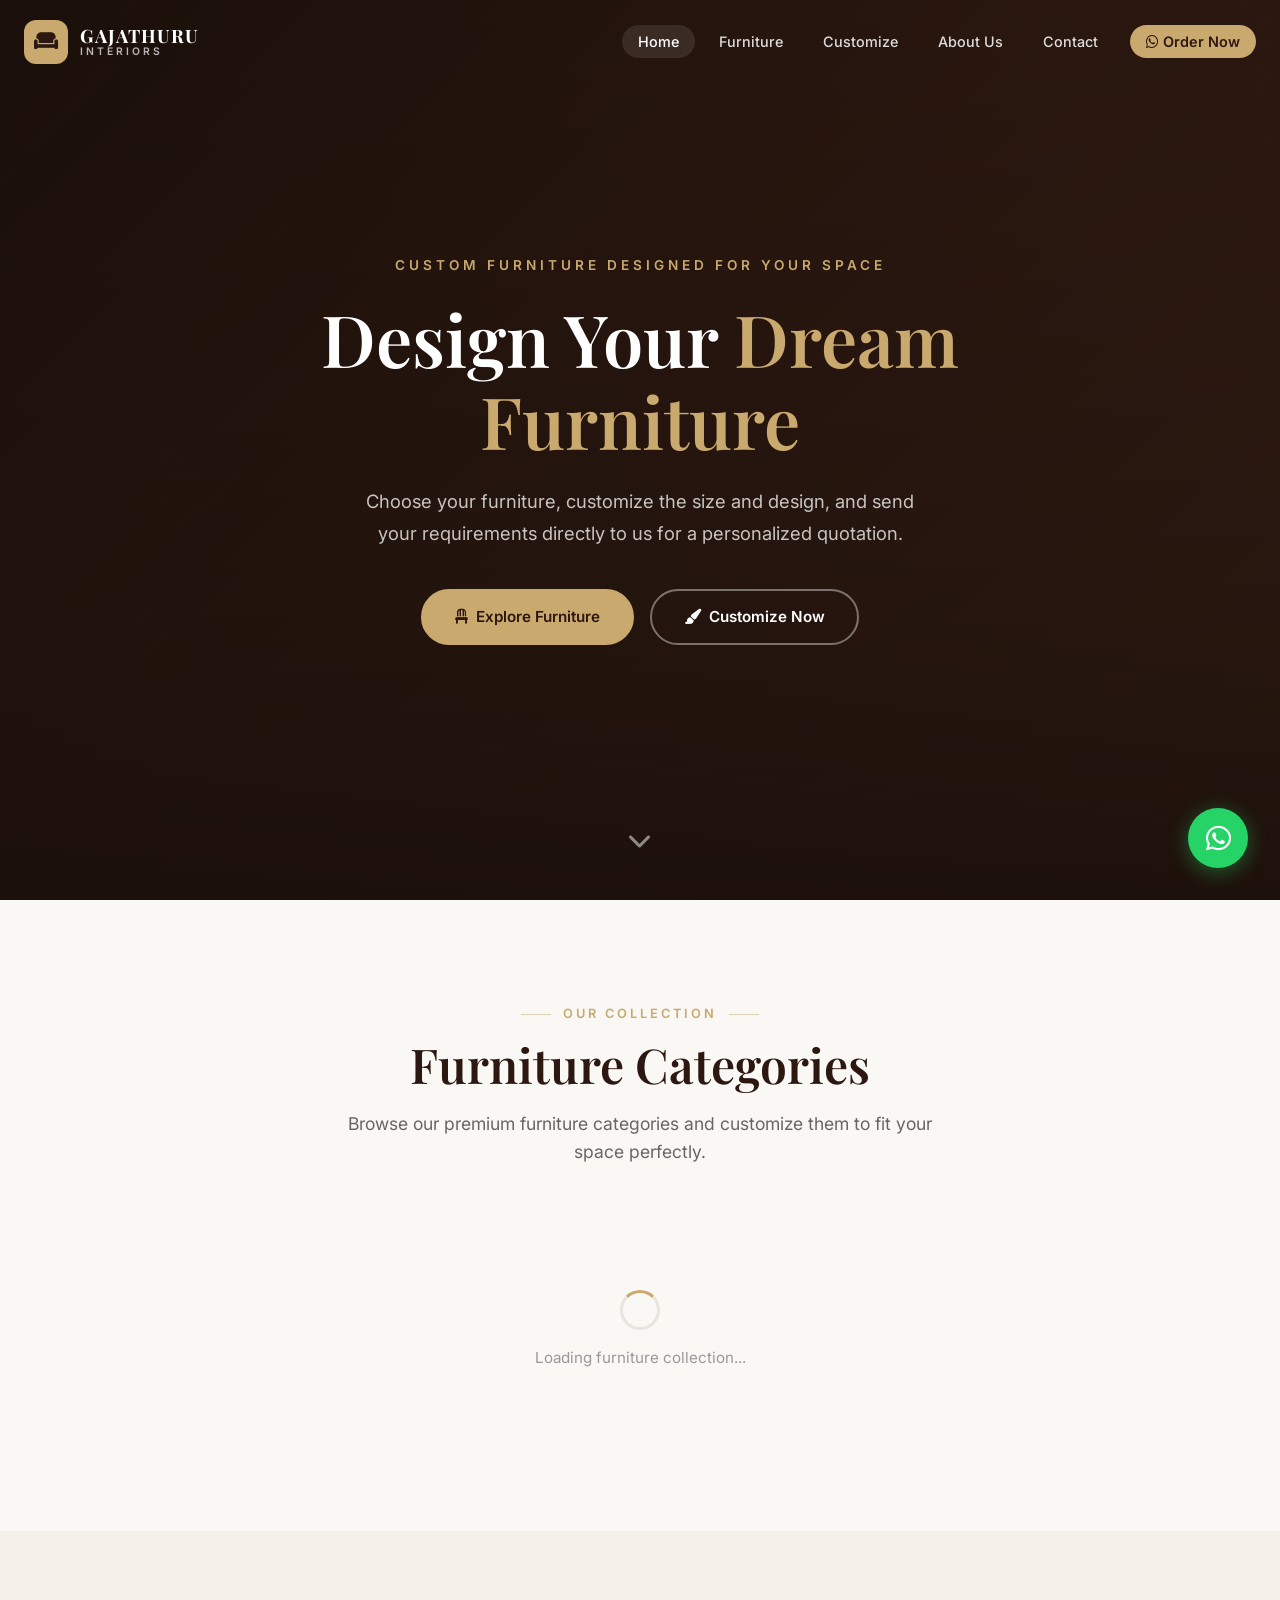
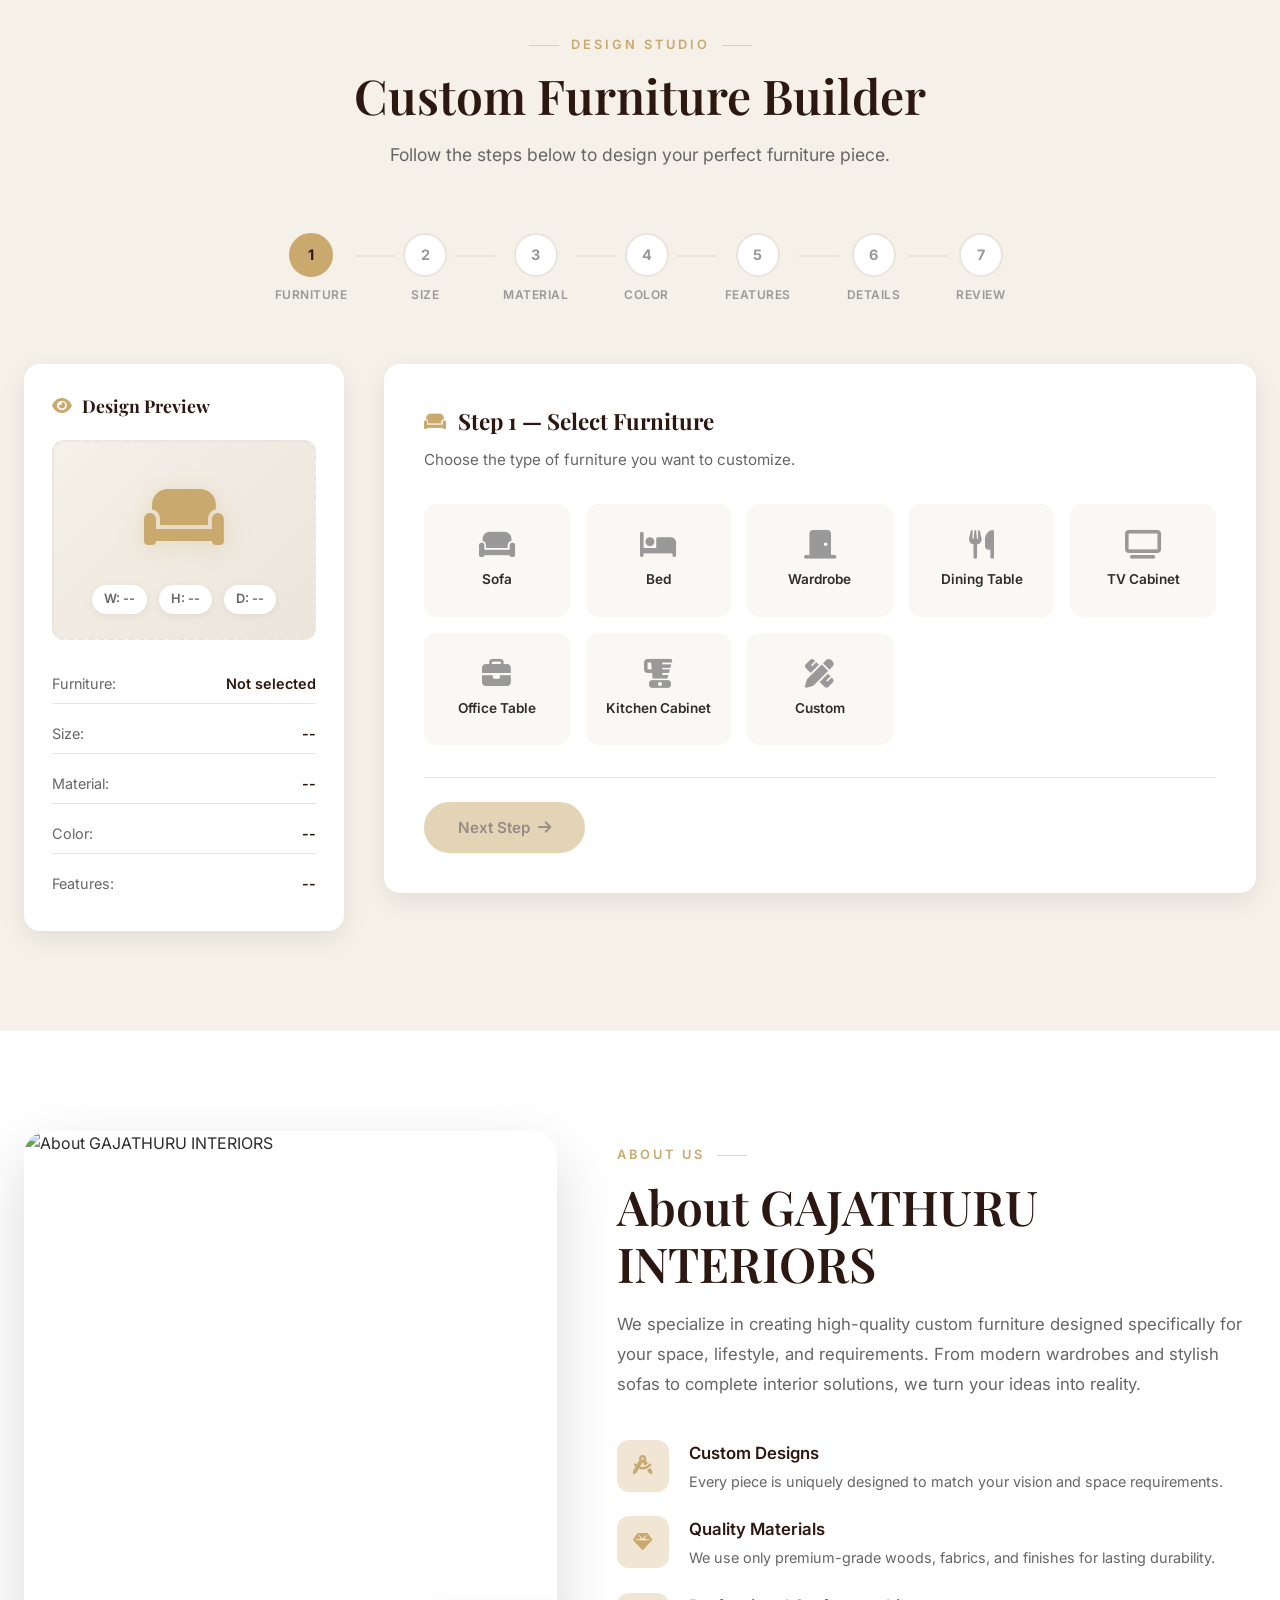
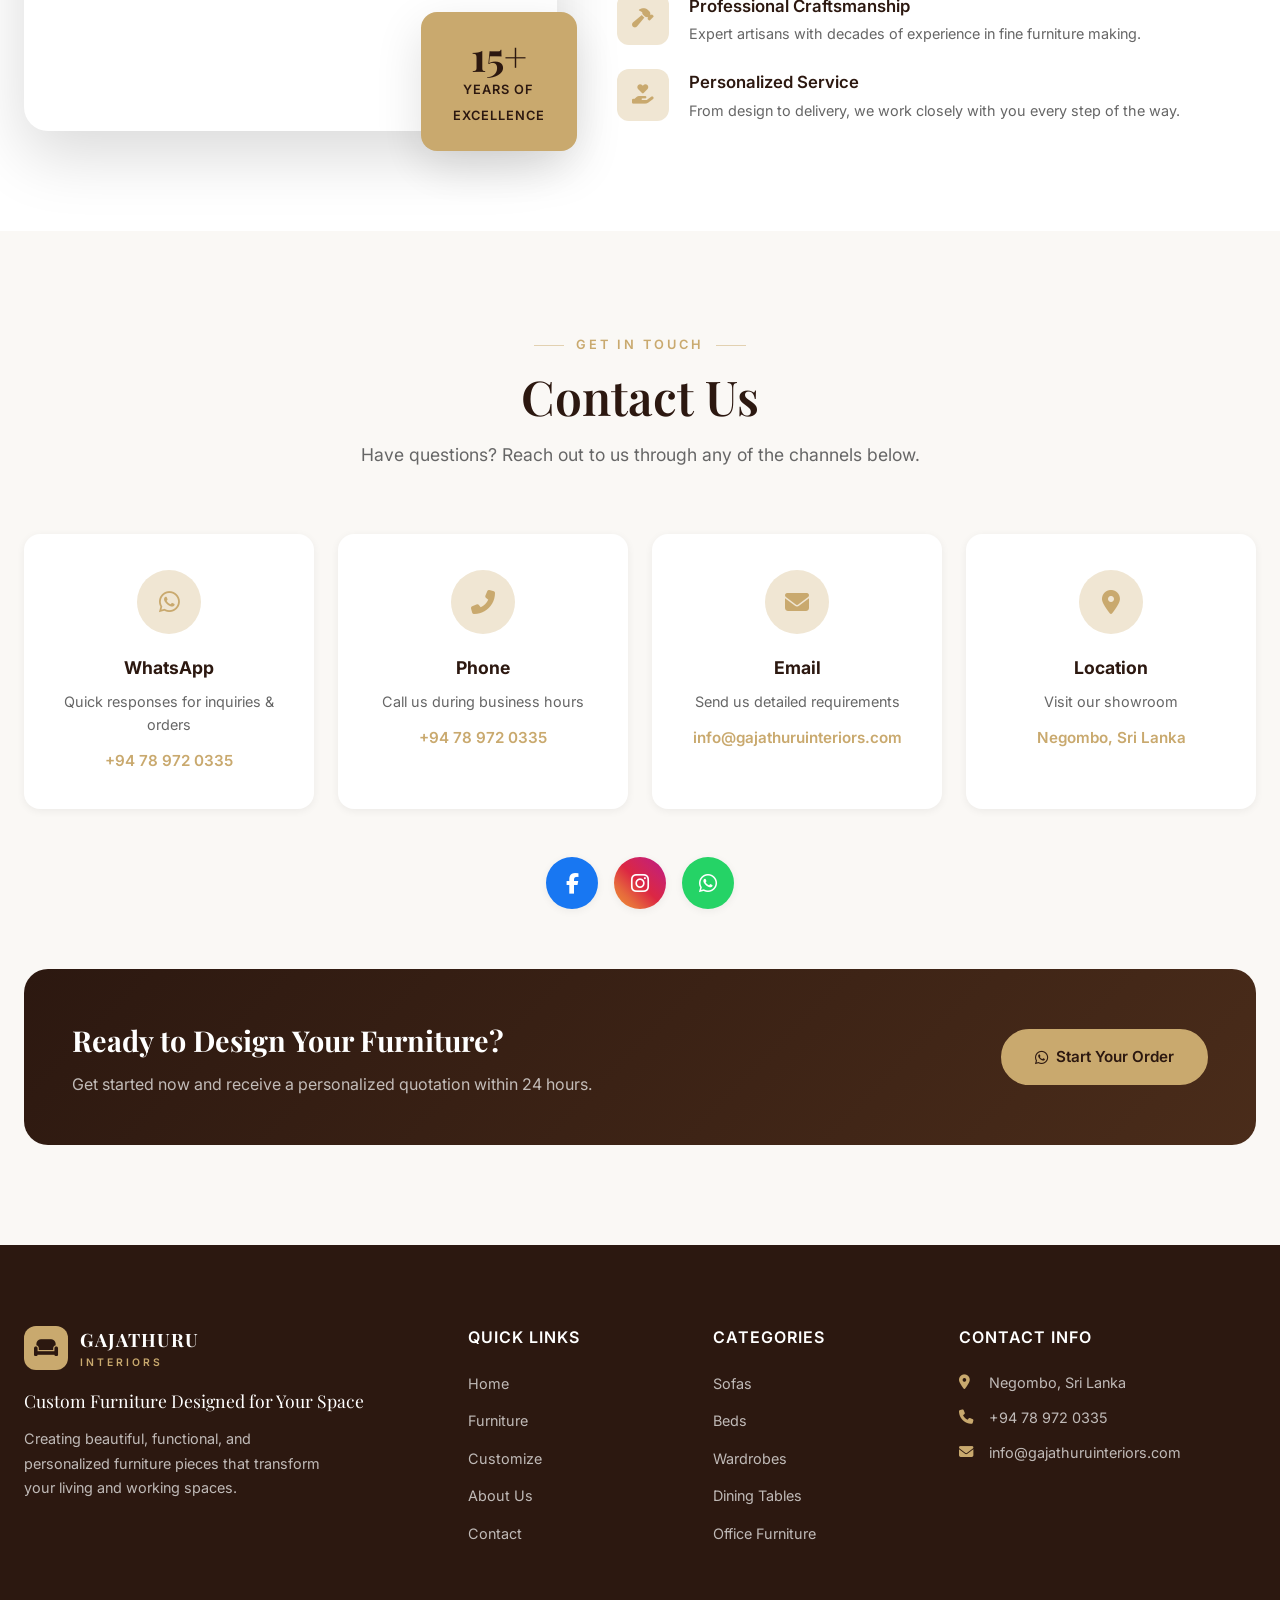
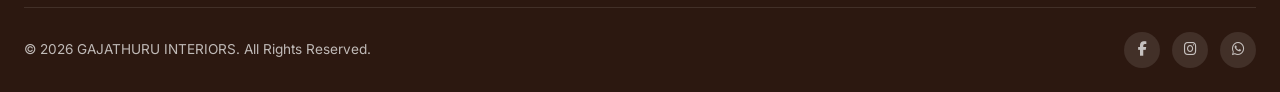
==== commit aa570c02: "Add files via upload" ====
--- a/index.html
+++ b/index.html
@@ -66,109 +66,11 @@
                 <p class="section-desc">Browse our premium furniture categories and customize them to fit your space perfectly.</p>
             </div>
 
-            <div class="categories-grid">
-                <div class="category-card" data-category="sofa">
-                    <div class="category-img">
-                        <img src="https://images.unsplash.com/photo-1555041469-a586c61ea9bc?w=400&h=300&fit=crop" alt="Sofa" loading="lazy">
-                        <div class="category-overlay">
-                            <button class="btn btn-small" onclick="selectCategory('sofa')">Customize</button>
-                        </div>
-                    </div>
-                    <div class="category-info">
-                        <h3><i class="fas fa-couch"></i> Sofa</h3>
-                        <p>Comfortable, stylish sofas tailored to your living room.</p>
-                    </div>
-                </div>
-
-                <div class="category-card" data-category="bed">
-                    <div class="category-img">
-                        <img src="https://images.unsplash.com/photo-1505693416388-ac5ce068fe85?w=400&h=300&fit=crop" alt="Bed" loading="lazy">
-                        <div class="category-overlay">
-                            <button class="btn btn-small" onclick="selectCategory('bed')">Customize</button>
-                        </div>
-                    </div>
-                    <div class="category-info">
-                        <h3><i class="fas fa-bed"></i> Bed</h3>
-                        <p>Luxurious beds designed for restful sleep and elegance.</p>
-                    </div>
-                </div>
-
-                <div class="category-card" data-category="wardrobe">
-                    <div class="category-img">
-                        <img src="https://images.unsplash.com/photo-1595428774223-ef52624120d2?w=400&h=300&fit=crop" alt="Wardrobe" loading="lazy">
-                        <div class="category-overlay">
-                            <button class="btn btn-small" onclick="selectCategory('wardrobe')">Customize</button>
-                        </div>
-                    </div>
-                    <div class="category-info">
-                        <h3><i class="fas fa-door-closed"></i> Wardrobe</h3>
-                        <p>Spacious wardrobes with smart storage solutions.</p>
-                    </div>
-                </div>
-
-                <div class="category-card" data-category="dining-table">
-                    <div class="category-img">
-                        <img src="https://images.unsplash.com/photo-1617806118233-18e1de247200?w=400&h=300&fit=crop" alt="Dining Table" loading="lazy">
-                        <div class="category-overlay">
-                            <button class="btn btn-small" onclick="selectCategory('dining-table')">Customize</button>
-                        </div>
-                    </div>
-                    <div class="category-info">
-                        <h3><i class="fas fa-utensils"></i> Dining Table</h3>
-                        <p>Elegant dining tables for memorable gatherings.</p>
-                    </div>
-                </div>
-
-                <div class="category-card" data-category="tv-cabinet">
-                    <div class="category-img">
-                        <img src="https://images.unsplash.com/photo-1618220179428-22790b461013?w=400&h=300&fit=crop" alt="TV Cabinet" loading="lazy">
-                        <div class="category-overlay">
-                            <button class="btn btn-small" onclick="selectCategory('tv-cabinet')">Customize</button>
-                        </div>
-                    </div>
-                    <div class="category-info">
-                        <h3><i class="fas fa-tv"></i> TV Cabinet</h3>
-                        <p>Modern TV units that complement your entertainment space.</p>
-                    </div>
-                </div>
-
-                <div class="category-card" data-category="office-table">
-                    <div class="category-img">
-                        <img src="https://images.unsplash.com/photo-1518455027359-f3f8164ba6bd?w=400&h=300&fit=crop" alt="Office Table" loading="lazy">
-                        <div class="category-overlay">
-                            <button class="btn btn-small" onclick="selectCategory('office-table')">Customize</button>
-                        </div>
-                    </div>
-                    <div class="category-info">
-                        <h3><i class="fas fa-briefcase"></i> Office Table</h3>
-                        <p>Professional desks for productive workspaces.</p>
-                    </div>
-                </div>
-
-                <div class="category-card" data-category="kitchen-cabinet">
-                    <div class="category-img">
-                        <img src="https://images.unsplash.com/photo-1556909114-f6e7ad7d3136?w=400&h=300&fit=crop" alt="Kitchen Cabinet" loading="lazy">
-                        <div class="category-overlay">
-                            <button class="btn btn-small" onclick="selectCategory('kitchen-cabinet')">Customize</button>
-                        </div>
-                    </div>
-                    <div class="category-info">
-                        <h3><i class="fas fa-blender"></i> Kitchen Cabinet</h3>
-                        <p>Functional kitchen cabinets for organized cooking.</p>
-                    </div>
-                </div>
-
-                <div class="category-card" data-category="custom">
-                    <div class="category-img">
-                        <img src="https://images.unsplash.com/photo-1616486338812-3dadae4b4ace?w=400&h=300&fit=crop" alt="Custom Furniture" loading="lazy">
-                        <div class="category-overlay">
-                            <button class="btn btn-small" onclick="selectCategory('custom')">Customize</button>
-                        </div>
-                    </div>
-                    <div class="category-info">
-                        <h3><i class="fas fa-pencil-ruler"></i> Custom Furniture</h3>
-                        <p>Have something unique in mind? We can build it.</p>
-                    </div>
+            <div class="categories-grid" id="categoriesGrid">
+                <!-- Furniture loaded dynamically from Firestore -->
+                <div class="category-loading" id="categoriesLoading">
+                    <div class="spinner"></div>
+                    <p>Loading furniture collection...</p>
                 </div>
             </div>
         </div>
@@ -607,7 +509,7 @@
 
                             <div class="form-nav summary-nav">
                                 <button type="button" class="btn btn-outline prev-step"><i class="fas fa-arrow-left"></i> Back</button>
-                                <a href="https://wa.me/94789720335" class="btn btn-whatsapp" id="sendWhatsAppBtn" target="_blank">
+                                <a href="#" class="btn btn-whatsapp" id="sendWhatsAppBtn" target="_blank">
                                     <i class="fab fa-whatsapp"></i> Send Order via WhatsApp
                                 </a>
                             </div>
@@ -684,28 +586,28 @@
                     <div class="contact-icon"><i class="fab fa-whatsapp"></i></div>
                     <h4>WhatsApp</h4>
                     <p>Quick responses for inquiries & orders</p>
-                    <a href="https://wa.me/94789720335" class="contact-link" target="_blank">+94 78 972 0335</a>
+                    <a href="#" class="contact-link" id="contactWhatsapp" target="_blank">+94 78 972 0335</a>
                 </div>
 
                 <div class="contact-card">
                     <div class="contact-icon"><i class="fas fa-phone-alt"></i></div>
                     <h4>Phone</h4>
                     <p>Call us during business hours</p>
-                    <a href="tel:+94789720335" class="contact-link">+94 78 972 0335</a>
+                    <a href="#" class="contact-link" id="contactPhone">+94 78 972 0335</a>
                 </div>
 
                 <div class="contact-card">
                     <div class="contact-icon"><i class="fas fa-envelope"></i></div>
                     <h4>Email</h4>
                     <p>Send us detailed requirements</p>
-                    <a href="mailto:info@gajathuruinteriors.com" class="contact-link">info@gajathuruinteriors.com</a>
+                    <a href="#" class="contact-link" id="contactEmail">info@gajathuruinteriors.com</a>
                 </div>
 
                 <div class="contact-card">
                     <div class="contact-icon"><i class="fas fa-map-marker-alt"></i></div>
                     <h4>Location</h4>
                     <p>Visit our showroom</p>
-                    <span class="contact-link">Negombo, Sri Lanka</span>
+                    <span class="contact-link" id="contactAddress">Negombo, Sri Lanka</span>
                 </div>
             </div>
 
@@ -766,8 +668,8 @@
                 <div class="footer-contact">
                     <h4>Contact Info</h4>
                     <p><i class="fas fa-map-marker-alt"></i> Negombo, Sri Lanka</p>
-                    <p><i class="fas fa-phone"></i> +94 78 972 0335</p>
-                    <p><i class="fas fa-envelope"></i> info@gajathuruinteriors.com</p>
+                    <p><i class="fas fa-phone"></i> <span id="footerPhone">+94 78 972 0335</span></p>
+                    <p><i class="fas fa-envelope"></i> <span id="footerEmail">info@gajathuruinteriors.com</span></p>
                 </div>
             </div>
 
@@ -783,11 +685,12 @@
     </footer>
 
     <!-- ==================== FLOATING WHATSAPP BUTTON ==================== -->
-    <a href="https://wa.me/94789720335" class="floating-whatsapp" target="_blank" aria-label="Chat on WhatsApp">
+    <a href="https://wa.me/94789720335" class="floating-whatsapp" id="floatingWhatsapp" target="_blank" aria-label="Chat on WhatsApp">
         <i class="fab fa-whatsapp"></i>
         <span class="floating-tooltip">Chat with us</span>
     </a>
 
-    <script src="script.js"></script>
+    <script type="module" src="firebase-config.js"></script>
+    <script type="module" src="script.js"></script>
 </body>
 </html>
--- a/style.css
+++ b/style.css
@@ -2010,3 +2010,114 @@
 ::-webkit-scrollbar-thumb:hover {
     background: var(--accent-hover);
 }
+
+
+/* ============================================
+   FIREBASE INTEGRATION STYLES
+   ============================================ */
+
+/* Category Loading State */
+.category-loading {
+    grid-column: 1 / -1;
+    display: flex;
+    flex-direction: column;
+    align-items: center;
+    justify-content: center;
+    padding: 60px 24px;
+    color: var(--text-muted);
+    gap: 16px;
+}
+
+.category-loading .spinner {
+    width: 40px;
+    height: 40px;
+    border: 3px solid var(--border);
+    border-top-color: var(--accent);
+    border-radius: 50%;
+    animation: spin 0.8s linear infinite;
+}
+
+.category-loading p {
+    font-size: 0.95rem;
+}
+
+/* Toast Notifications (Customer Side) */
+.customer-toast-container {
+    position: fixed;
+    bottom: 100px;
+    right: 24px;
+    z-index: 9999;
+    display: flex;
+    flex-direction: column;
+    gap: 12px;
+}
+
+.customer-toast {
+    display: flex;
+    align-items: center;
+    gap: 12px;
+    padding: 16px 20px;
+    background: var(--white);
+    border-radius: var(--radius-md);
+    box-shadow: var(--shadow-lg);
+    min-width: 280px;
+    max-width: 380px;
+    animation: toastSlideUp 0.4s ease;
+    border-left: 4px solid var(--accent);
+}
+
+.customer-toast.success { border-left-color: #2e7d32; }
+.customer-toast.error { border-left-color: #c62828; }
+
+.customer-toast i {
+    font-size: 1.2rem;
+    flex-shrink: 0;
+}
+
+.customer-toast.success i { color: #2e7d32; }
+.customer-toast.error i { color: #c62828; }
+
+.customer-toast span {
+    font-size: 0.9rem;
+    font-weight: 500;
+    color: var(--text);
+}
+
+@keyframes toastSlideUp {
+    from { transform: translateY(100%); opacity: 0; }
+    to { transform: translateY(0); opacity: 1; }
+}
+
+@keyframes toastFadeOut {
+    from { opacity: 1; }
+    to { opacity: 0; }
+}
+
+/* Order Saving Overlay */
+.order-saving-overlay {
+    position: fixed;
+    inset: 0;
+    background: rgba(255,255,255,0.9);
+    backdrop-filter: blur(8px);
+    display: flex;
+    flex-direction: column;
+    align-items: center;
+    justify-content: center;
+    gap: 16px;
+    z-index: 9998;
+}
+
+.order-saving-overlay p {
+    color: var(--text-light);
+    font-size: 1rem;
+    font-weight: 500;
+}
+
+.order-saving-overlay .spinner {
+    width: 48px;
+    height: 48px;
+    border: 4px solid var(--border);
+    border-top-color: var(--accent);
+    border-radius: 50%;
+    animation: spin 0.8s linear infinite;
+}
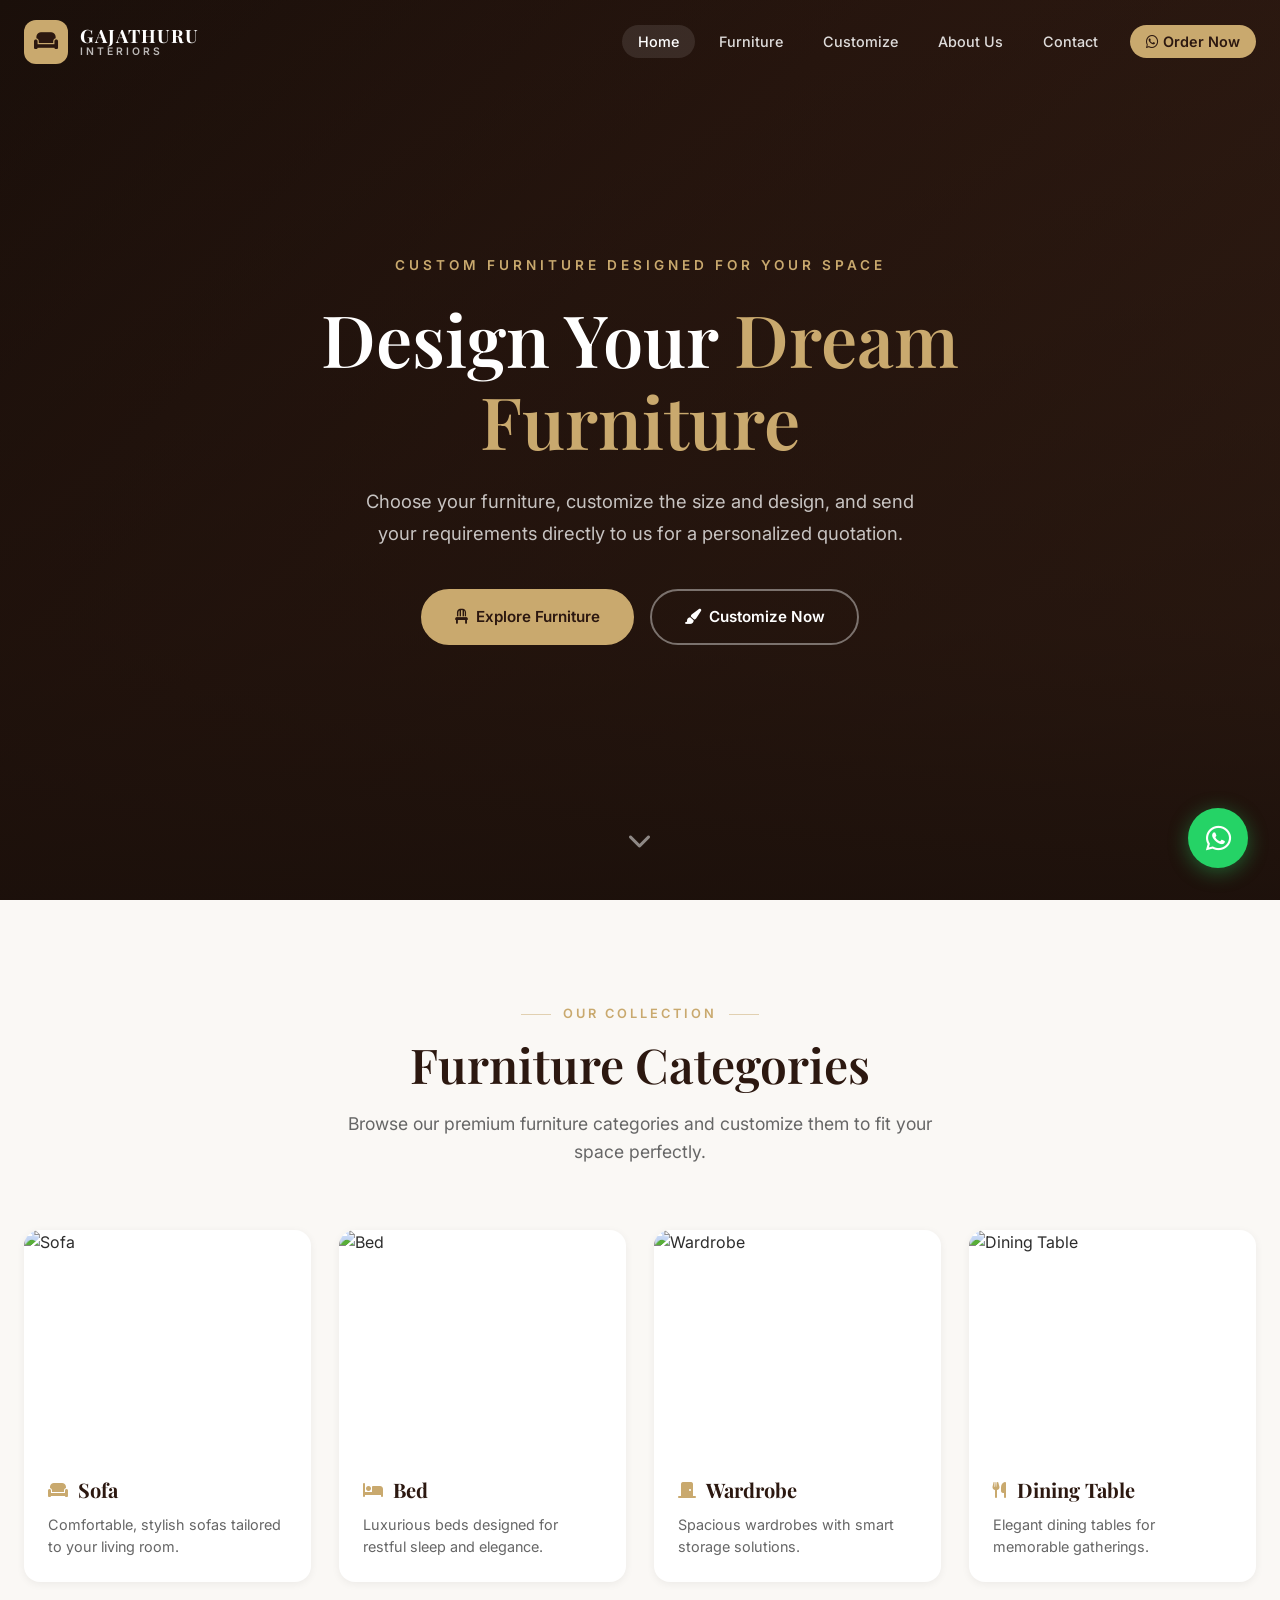
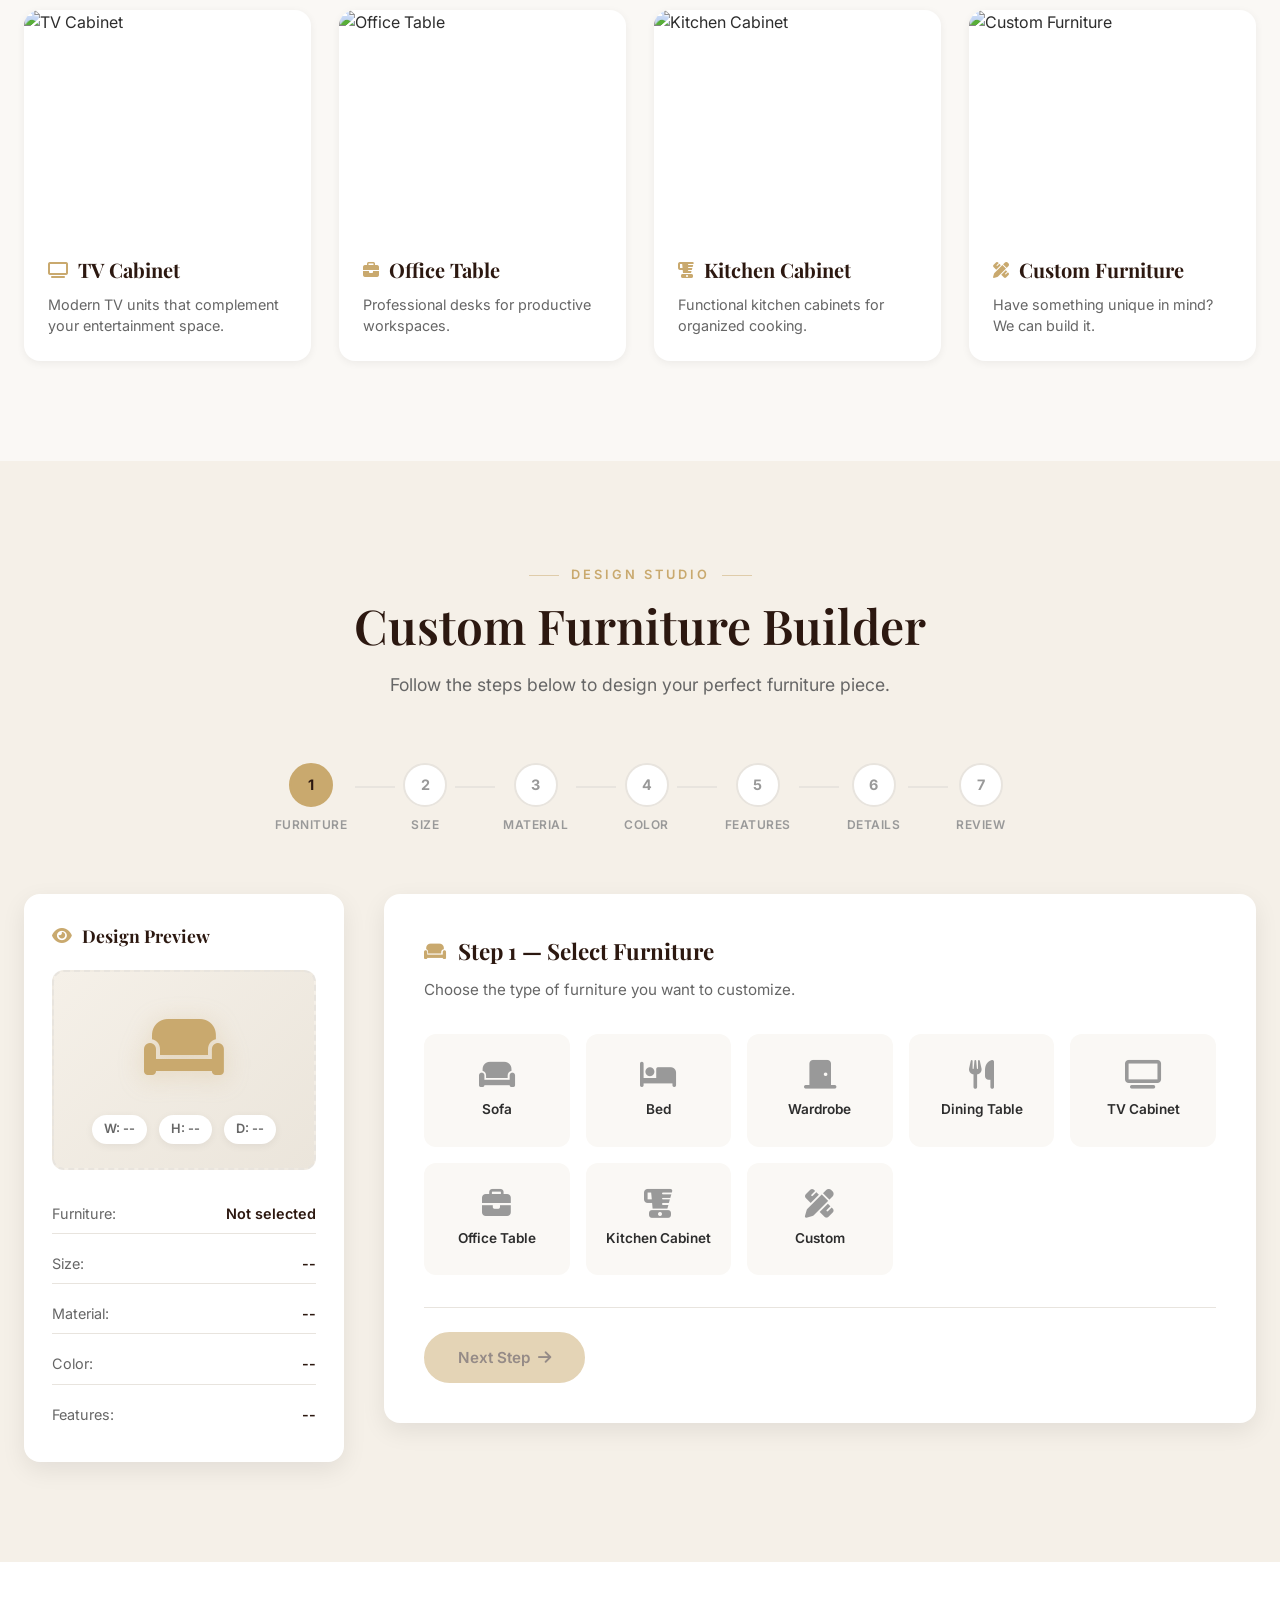
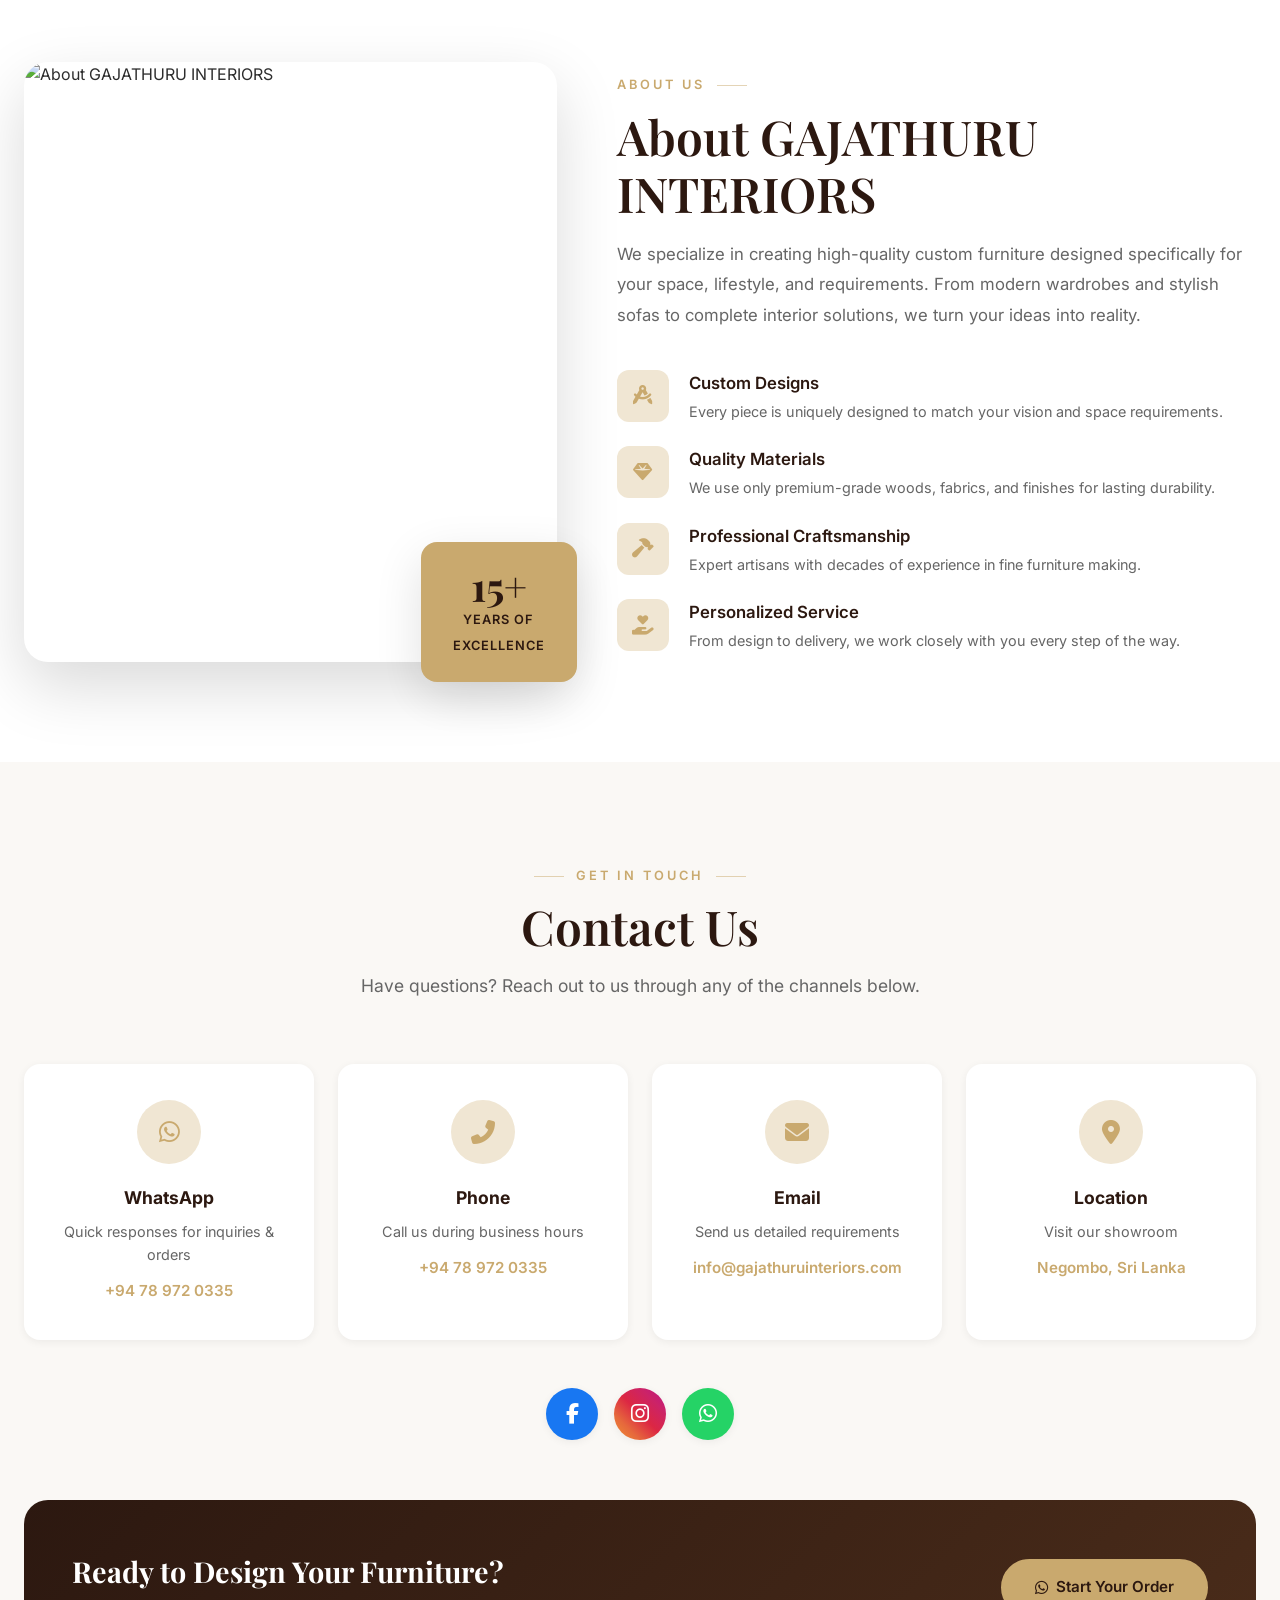
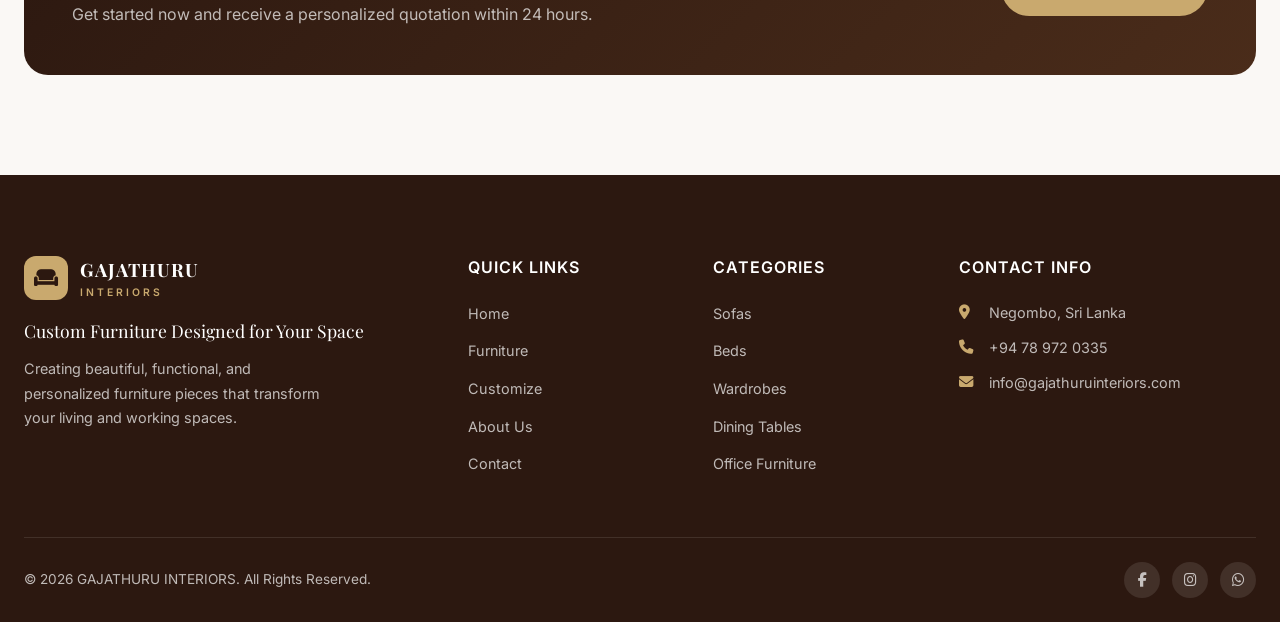
==== commit 10edb1d2: "Update index.html" ====
--- a/index.html
+++ b/index.html
@@ -66,11 +66,109 @@
                 <p class="section-desc">Browse our premium furniture categories and customize them to fit your space perfectly.</p>
             </div>
 
-            <div class="categories-grid" id="categoriesGrid">
-                <!-- Furniture loaded dynamically from Firestore -->
-                <div class="category-loading" id="categoriesLoading">
-                    <div class="spinner"></div>
-                    <p>Loading furniture collection...</p>
+            <div class="categories-grid">
+                <div class="category-card" data-category="sofa">
+                    <div class="category-img">
+                        <img src="https://images.unsplash.com/photo-1555041469-a586c61ea9bc?w=400&h=300&fit=crop" alt="Sofa" loading="lazy">
+                        <div class="category-overlay">
+                            <button class="btn btn-small" onclick="selectCategory('sofa')">Customize</button>
+                        </div>
+                    </div>
+                    <div class="category-info">
+                        <h3><i class="fas fa-couch"></i> Sofa</h3>
+                        <p>Comfortable, stylish sofas tailored to your living room.</p>
+                    </div>
+                </div>
+
+                <div class="category-card" data-category="bed">
+                    <div class="category-img">
+                        <img src="https://images.unsplash.com/photo-1505693416388-ac5ce068fe85?w=400&h=300&fit=crop" alt="Bed" loading="lazy">
+                        <div class="category-overlay">
+                            <button class="btn btn-small" onclick="selectCategory('bed')">Customize</button>
+                        </div>
+                    </div>
+                    <div class="category-info">
+                        <h3><i class="fas fa-bed"></i> Bed</h3>
+                        <p>Luxurious beds designed for restful sleep and elegance.</p>
+                    </div>
+                </div>
+
+                <div class="category-card" data-category="wardrobe">
+                    <div class="category-img">
+                        <img src="https://images.unsplash.com/photo-1595428774223-ef52624120d2?w=400&h=300&fit=crop" alt="Wardrobe" loading="lazy">
+                        <div class="category-overlay">
+                            <button class="btn btn-small" onclick="selectCategory('wardrobe')">Customize</button>
+                        </div>
+                    </div>
+                    <div class="category-info">
+                        <h3><i class="fas fa-door-closed"></i> Wardrobe</h3>
+                        <p>Spacious wardrobes with smart storage solutions.</p>
+                    </div>
+                </div>
+
+                <div class="category-card" data-category="dining-table">
+                    <div class="category-img">
+                        <img src="https://images.unsplash.com/photo-1617806118233-18e1de247200?w=400&h=300&fit=crop" alt="Dining Table" loading="lazy">
+                        <div class="category-overlay">
+                            <button class="btn btn-small" onclick="selectCategory('dining-table')">Customize</button>
+                        </div>
+                    </div>
+                    <div class="category-info">
+                        <h3><i class="fas fa-utensils"></i> Dining Table</h3>
+                        <p>Elegant dining tables for memorable gatherings.</p>
+                    </div>
+                </div>
+
+                <div class="category-card" data-category="tv-cabinet">
+                    <div class="category-img">
+                        <img src="https://images.unsplash.com/photo-1618220179428-22790b461013?w=400&h=300&fit=crop" alt="TV Cabinet" loading="lazy">
+                        <div class="category-overlay">
+                            <button class="btn btn-small" onclick="selectCategory('tv-cabinet')">Customize</button>
+                        </div>
+                    </div>
+                    <div class="category-info">
+                        <h3><i class="fas fa-tv"></i> TV Cabinet</h3>
+                        <p>Modern TV units that complement your entertainment space.</p>
+                    </div>
+                </div>
+
+                <div class="category-card" data-category="office-table">
+                    <div class="category-img">
+                        <img src="https://images.unsplash.com/photo-1518455027359-f3f8164ba6bd?w=400&h=300&fit=crop" alt="Office Table" loading="lazy">
+                        <div class="category-overlay">
+                            <button class="btn btn-small" onclick="selectCategory('office-table')">Customize</button>
+                        </div>
+                    </div>
+                    <div class="category-info">
+                        <h3><i class="fas fa-briefcase"></i> Office Table</h3>
+                        <p>Professional desks for productive workspaces.</p>
+                    </div>
+                </div>
+
+                <div class="category-card" data-category="kitchen-cabinet">
+                    <div class="category-img">
+                        <img src="https://images.unsplash.com/photo-1556909114-f6e7ad7d3136?w=400&h=300&fit=crop" alt="Kitchen Cabinet" loading="lazy">
+                        <div class="category-overlay">
+                            <button class="btn btn-small" onclick="selectCategory('kitchen-cabinet')">Customize</button>
+                        </div>
+                    </div>
+                    <div class="category-info">
+                        <h3><i class="fas fa-blender"></i> Kitchen Cabinet</h3>
+                        <p>Functional kitchen cabinets for organized cooking.</p>
+                    </div>
+                </div>
+
+                <div class="category-card" data-category="custom">
+                    <div class="category-img">
+                        <img src="https://images.unsplash.com/photo-1616486338812-3dadae4b4ace?w=400&h=300&fit=crop" alt="Custom Furniture" loading="lazy">
+                        <div class="category-overlay">
+                            <button class="btn btn-small" onclick="selectCategory('custom')">Customize</button>
+                        </div>
+                    </div>
+                    <div class="category-info">
+                        <h3><i class="fas fa-pencil-ruler"></i> Custom Furniture</h3>
+                        <p>Have something unique in mind? We can build it.</p>
+                    </div>
                 </div>
             </div>
         </div>
@@ -509,7 +607,7 @@
 
                             <div class="form-nav summary-nav">
                                 <button type="button" class="btn btn-outline prev-step"><i class="fas fa-arrow-left"></i> Back</button>
-                                <a href="#" class="btn btn-whatsapp" id="sendWhatsAppBtn" target="_blank">
+                                <a href="https://wa.me/94789720335" class="btn btn-whatsapp" id="sendWhatsAppBtn" target="_blank">
                                     <i class="fab fa-whatsapp"></i> Send Order via WhatsApp
                                 </a>
                             </div>
@@ -586,28 +684,28 @@
                     <div class="contact-icon"><i class="fab fa-whatsapp"></i></div>
                     <h4>WhatsApp</h4>
                     <p>Quick responses for inquiries & orders</p>
-                    <a href="#" class="contact-link" id="contactWhatsapp" target="_blank">+94 78 972 0335</a>
+                    <a href="https://wa.me/94789720335" class="contact-link" target="_blank">+94 78 972 0335</a>
                 </div>
 
                 <div class="contact-card">
                     <div class="contact-icon"><i class="fas fa-phone-alt"></i></div>
                     <h4>Phone</h4>
                     <p>Call us during business hours</p>
-                    <a href="#" class="contact-link" id="contactPhone">+94 78 972 0335</a>
+                    <a href="tel:+94789720335" class="contact-link">+94 78 972 0335</a>
                 </div>
 
                 <div class="contact-card">
                     <div class="contact-icon"><i class="fas fa-envelope"></i></div>
                     <h4>Email</h4>
                     <p>Send us detailed requirements</p>
-                    <a href="#" class="contact-link" id="contactEmail">info@gajathuruinteriors.com</a>
+                    <a href="mailto:info@gajathuruinteriors.com" class="contact-link">info@gajathuruinteriors.com</a>
                 </div>
 
                 <div class="contact-card">
                     <div class="contact-icon"><i class="fas fa-map-marker-alt"></i></div>
                     <h4>Location</h4>
                     <p>Visit our showroom</p>
-                    <span class="contact-link" id="contactAddress">Negombo, Sri Lanka</span>
+                    <span class="contact-link">Negombo, Sri Lanka</span>
                 </div>
             </div>
 
@@ -668,8 +766,8 @@
                 <div class="footer-contact">
                     <h4>Contact Info</h4>
                     <p><i class="fas fa-map-marker-alt"></i> Negombo, Sri Lanka</p>
-                    <p><i class="fas fa-phone"></i> <span id="footerPhone">+94 78 972 0335</span></p>
-                    <p><i class="fas fa-envelope"></i> <span id="footerEmail">info@gajathuruinteriors.com</span></p>
+                    <p><i class="fas fa-phone"></i> +94 78 972 0335</p>
+                    <p><i class="fas fa-envelope"></i> info@gajathuruinteriors.com</p>
                 </div>
             </div>
 
@@ -685,12 +783,11 @@
     </footer>
 
     <!-- ==================== FLOATING WHATSAPP BUTTON ==================== -->
-    <a href="https://wa.me/94789720335" class="floating-whatsapp" id="floatingWhatsapp" target="_blank" aria-label="Chat on WhatsApp">
+    <a href="https://wa.me/94789720335" class="floating-whatsapp" target="_blank" aria-label="Chat on WhatsApp">
         <i class="fab fa-whatsapp"></i>
         <span class="floating-tooltip">Chat with us</span>
     </a>
 
-    <script type="module" src="firebase-config.js"></script>
-    <script type="module" src="script.js"></script>
+    <script src="script.js"></script>
 </body>
 </html>
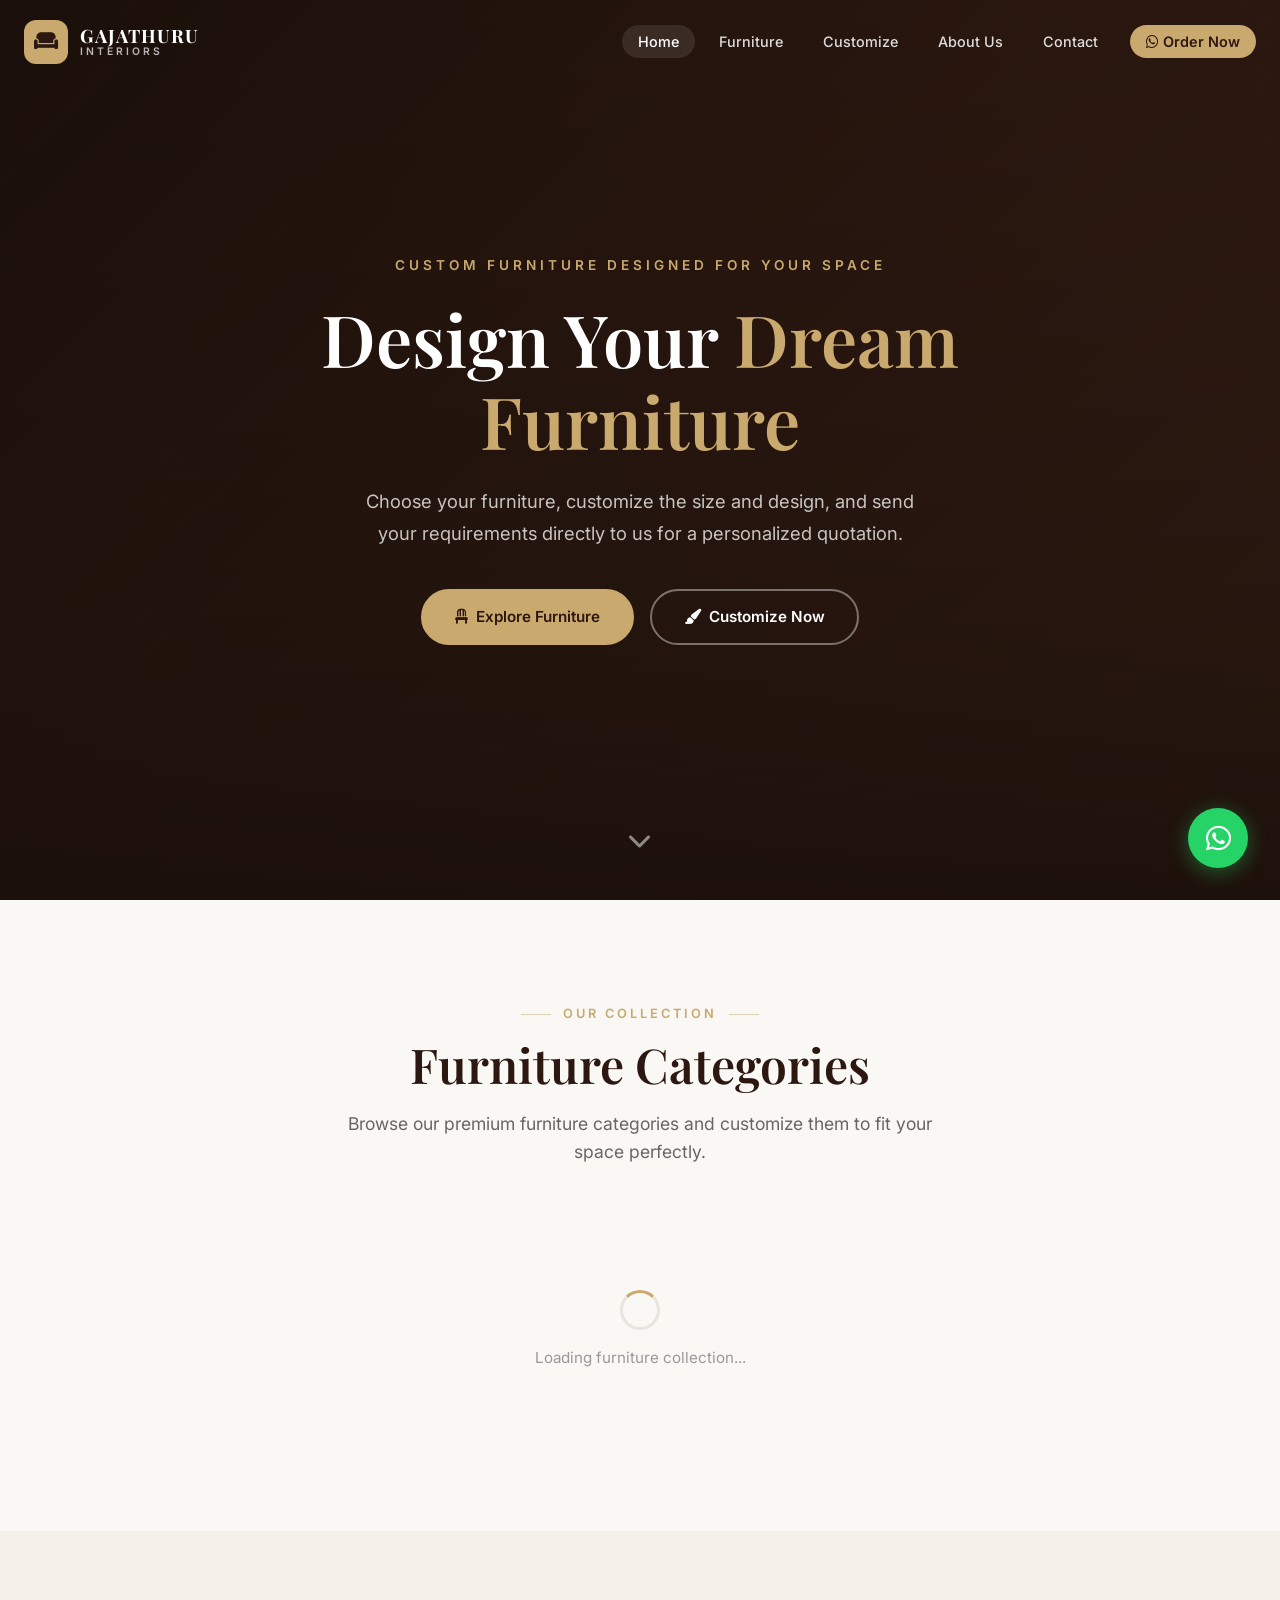
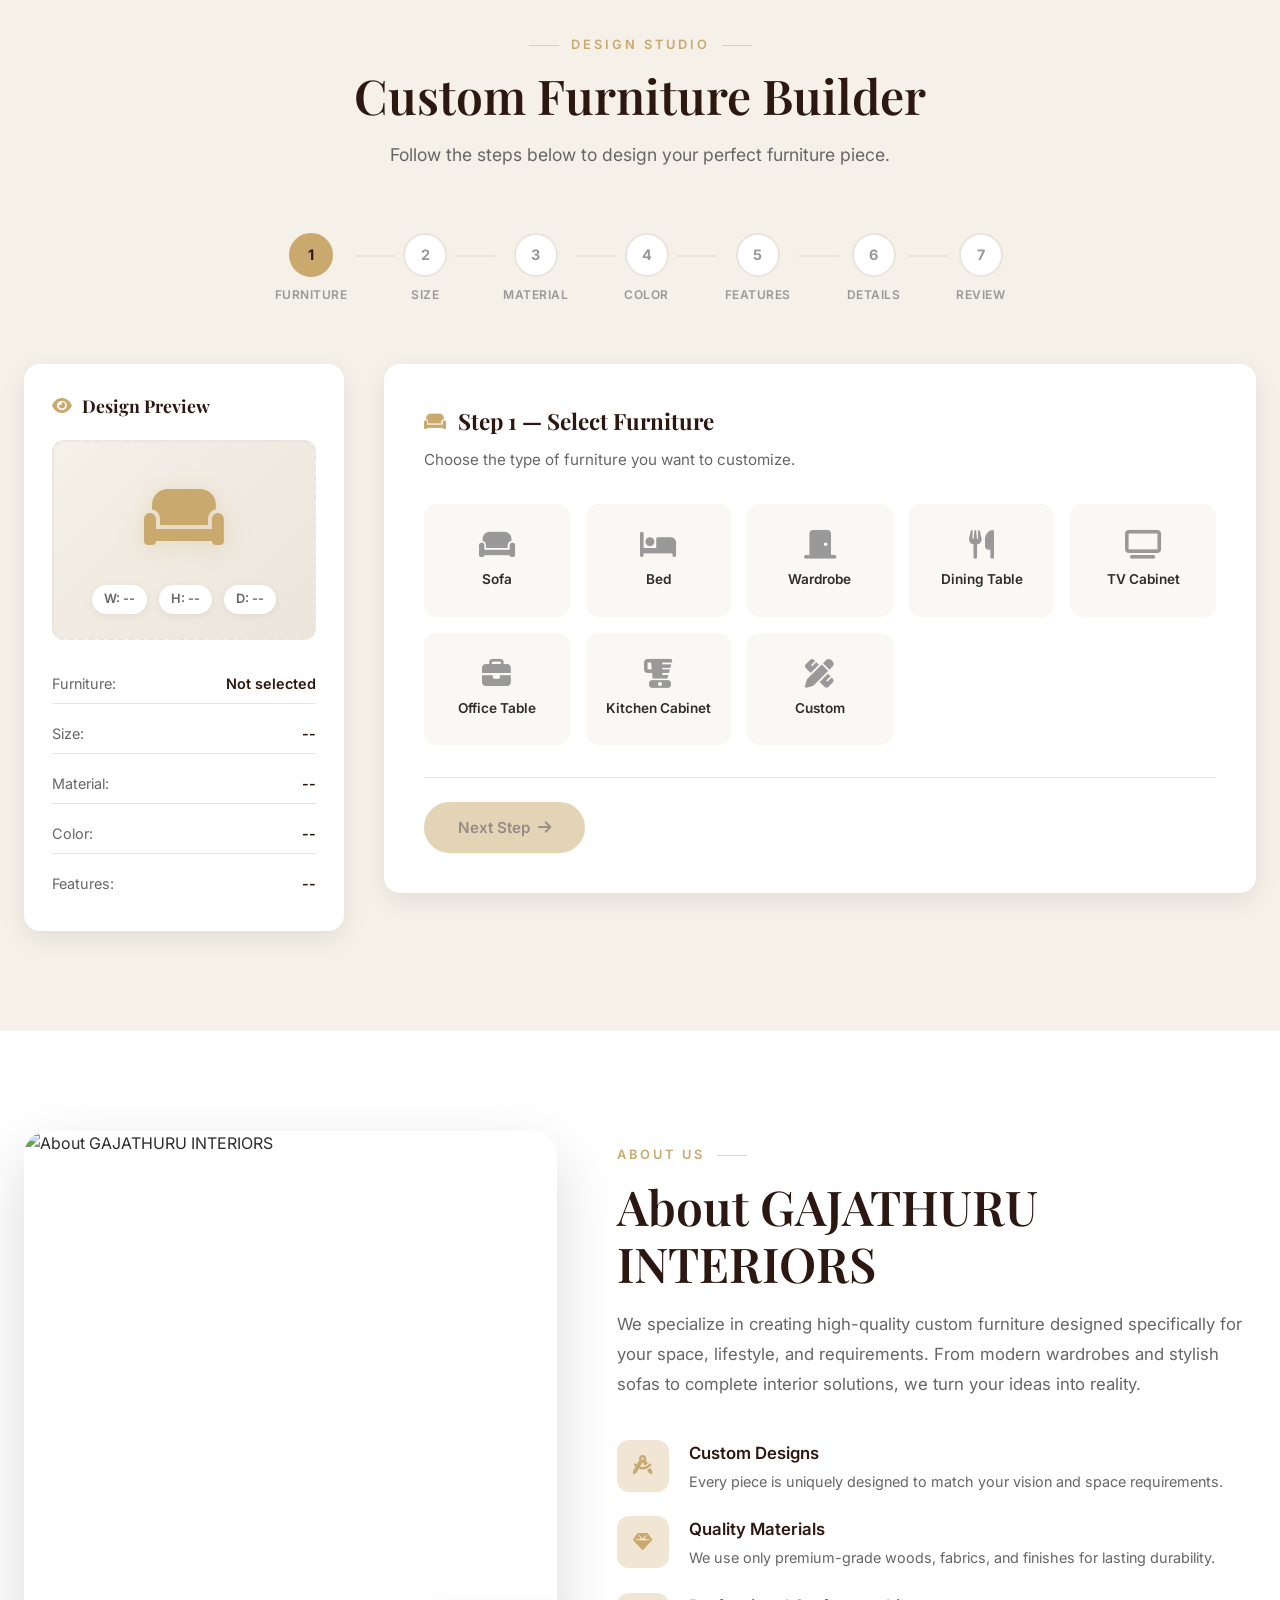
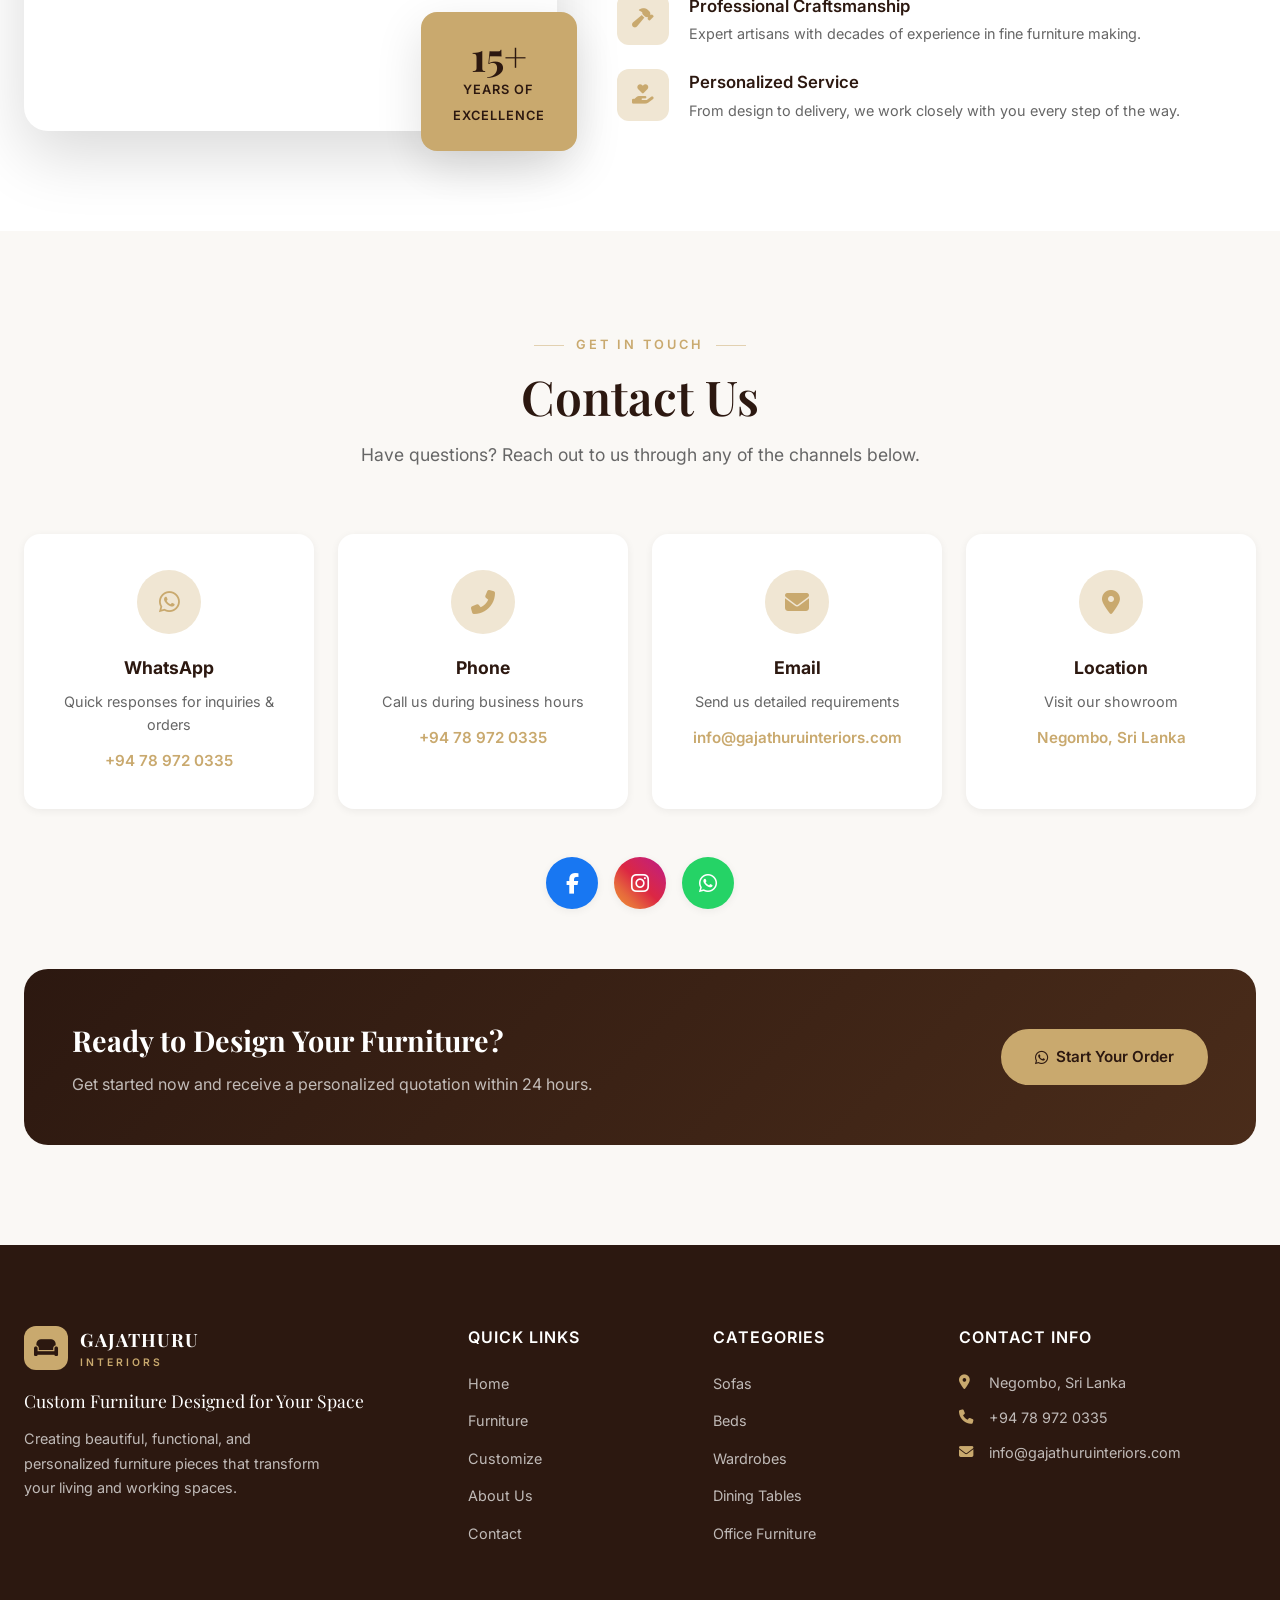
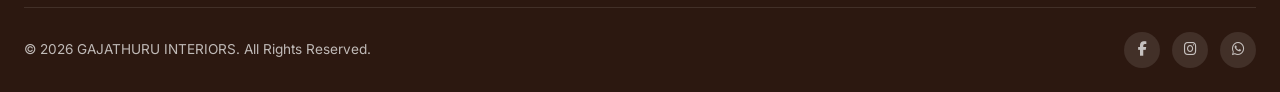
==== commit bb7e1b76: "Add files via upload" ====
--- a/index.html
+++ b/index.html
@@ -66,109 +66,11 @@
                 <p class="section-desc">Browse our premium furniture categories and customize them to fit your space perfectly.</p>
             </div>
 
-            <div class="categories-grid">
-                <div class="category-card" data-category="sofa">
-                    <div class="category-img">
-                        <img src="https://images.unsplash.com/photo-1555041469-a586c61ea9bc?w=400&h=300&fit=crop" alt="Sofa" loading="lazy">
-                        <div class="category-overlay">
-                            <button class="btn btn-small" onclick="selectCategory('sofa')">Customize</button>
-                        </div>
-                    </div>
-                    <div class="category-info">
-                        <h3><i class="fas fa-couch"></i> Sofa</h3>
-                        <p>Comfortable, stylish sofas tailored to your living room.</p>
-                    </div>
-                </div>
-
-                <div class="category-card" data-category="bed">
-                    <div class="category-img">
-                        <img src="https://images.unsplash.com/photo-1505693416388-ac5ce068fe85?w=400&h=300&fit=crop" alt="Bed" loading="lazy">
-                        <div class="category-overlay">
-                            <button class="btn btn-small" onclick="selectCategory('bed')">Customize</button>
-                        </div>
-                    </div>
-                    <div class="category-info">
-                        <h3><i class="fas fa-bed"></i> Bed</h3>
-                        <p>Luxurious beds designed for restful sleep and elegance.</p>
-                    </div>
-                </div>
-
-                <div class="category-card" data-category="wardrobe">
-                    <div class="category-img">
-                        <img src="https://images.unsplash.com/photo-1595428774223-ef52624120d2?w=400&h=300&fit=crop" alt="Wardrobe" loading="lazy">
-                        <div class="category-overlay">
-                            <button class="btn btn-small" onclick="selectCategory('wardrobe')">Customize</button>
-                        </div>
-                    </div>
-                    <div class="category-info">
-                        <h3><i class="fas fa-door-closed"></i> Wardrobe</h3>
-                        <p>Spacious wardrobes with smart storage solutions.</p>
-                    </div>
-                </div>
-
-                <div class="category-card" data-category="dining-table">
-                    <div class="category-img">
-                        <img src="https://images.unsplash.com/photo-1617806118233-18e1de247200?w=400&h=300&fit=crop" alt="Dining Table" loading="lazy">
-                        <div class="category-overlay">
-                            <button class="btn btn-small" onclick="selectCategory('dining-table')">Customize</button>
-                        </div>
-                    </div>
-                    <div class="category-info">
-                        <h3><i class="fas fa-utensils"></i> Dining Table</h3>
-                        <p>Elegant dining tables for memorable gatherings.</p>
-                    </div>
-                </div>
-
-                <div class="category-card" data-category="tv-cabinet">
-                    <div class="category-img">
-                        <img src="https://images.unsplash.com/photo-1618220179428-22790b461013?w=400&h=300&fit=crop" alt="TV Cabinet" loading="lazy">
-                        <div class="category-overlay">
-                            <button class="btn btn-small" onclick="selectCategory('tv-cabinet')">Customize</button>
-                        </div>
-                    </div>
-                    <div class="category-info">
-                        <h3><i class="fas fa-tv"></i> TV Cabinet</h3>
-                        <p>Modern TV units that complement your entertainment space.</p>
-                    </div>
-                </div>
-
-                <div class="category-card" data-category="office-table">
-                    <div class="category-img">
-                        <img src="https://images.unsplash.com/photo-1518455027359-f3f8164ba6bd?w=400&h=300&fit=crop" alt="Office Table" loading="lazy">
-                        <div class="category-overlay">
-                            <button class="btn btn-small" onclick="selectCategory('office-table')">Customize</button>
-                        </div>
-                    </div>
-                    <div class="category-info">
-                        <h3><i class="fas fa-briefcase"></i> Office Table</h3>
-                        <p>Professional desks for productive workspaces.</p>
-                    </div>
-                </div>
-
-                <div class="category-card" data-category="kitchen-cabinet">
-                    <div class="category-img">
-                        <img src="https://images.unsplash.com/photo-1556909114-f6e7ad7d3136?w=400&h=300&fit=crop" alt="Kitchen Cabinet" loading="lazy">
-                        <div class="category-overlay">
-                            <button class="btn btn-small" onclick="selectCategory('kitchen-cabinet')">Customize</button>
-                        </div>
-                    </div>
-                    <div class="category-info">
-                        <h3><i class="fas fa-blender"></i> Kitchen Cabinet</h3>
-                        <p>Functional kitchen cabinets for organized cooking.</p>
-                    </div>
-                </div>
-
-                <div class="category-card" data-category="custom">
-                    <div class="category-img">
-                        <img src="https://images.unsplash.com/photo-1616486338812-3dadae4b4ace?w=400&h=300&fit=crop" alt="Custom Furniture" loading="lazy">
-                        <div class="category-overlay">
-                            <button class="btn btn-small" onclick="selectCategory('custom')">Customize</button>
-                        </div>
-                    </div>
-                    <div class="category-info">
-                        <h3><i class="fas fa-pencil-ruler"></i> Custom Furniture</h3>
-                        <p>Have something unique in mind? We can build it.</p>
-                    </div>
+            <div class="categories-grid" id="categoriesGrid">
+                <!-- Furniture loaded dynamically from Firestore -->
+                <div class="category-loading" id="categoriesLoading">
+                    <div class="spinner"></div>
+                    <p>Loading furniture collection...</p>
                 </div>
             </div>
         </div>
@@ -607,7 +509,7 @@
 
                             <div class="form-nav summary-nav">
                                 <button type="button" class="btn btn-outline prev-step"><i class="fas fa-arrow-left"></i> Back</button>
-                                <a href="https://wa.me/94789720335" class="btn btn-whatsapp" id="sendWhatsAppBtn" target="_blank">
+                                <a href="#" class="btn btn-whatsapp" id="sendWhatsAppBtn" target="_blank">
                                     <i class="fab fa-whatsapp"></i> Send Order via WhatsApp
                                 </a>
                             </div>
@@ -684,28 +586,28 @@
                     <div class="contact-icon"><i class="fab fa-whatsapp"></i></div>
                     <h4>WhatsApp</h4>
                     <p>Quick responses for inquiries & orders</p>
-                    <a href="https://wa.me/94789720335" class="contact-link" target="_blank">+94 78 972 0335</a>
+                    <a href="#" class="contact-link" id="contactWhatsapp" target="_blank">+94 78 972 0335</a>
                 </div>
 
                 <div class="contact-card">
                     <div class="contact-icon"><i class="fas fa-phone-alt"></i></div>
                     <h4>Phone</h4>
                     <p>Call us during business hours</p>
-                    <a href="tel:+94789720335" class="contact-link">+94 78 972 0335</a>
+                    <a href="#" class="contact-link" id="contactPhone">+94 78 972 0335</a>
                 </div>
 
                 <div class="contact-card">
                     <div class="contact-icon"><i class="fas fa-envelope"></i></div>
                     <h4>Email</h4>
                     <p>Send us detailed requirements</p>
-                    <a href="mailto:info@gajathuruinteriors.com" class="contact-link">info@gajathuruinteriors.com</a>
+                    <a href="#" class="contact-link" id="contactEmail">info@gajathuruinteriors.com</a>
                 </div>
 
                 <div class="contact-card">
                     <div class="contact-icon"><i class="fas fa-map-marker-alt"></i></div>
                     <h4>Location</h4>
                     <p>Visit our showroom</p>
-                    <span class="contact-link">Negombo, Sri Lanka</span>
+                    <span class="contact-link" id="contactAddress">Negombo, Sri Lanka</span>
                 </div>
             </div>
 
@@ -766,8 +668,8 @@
                 <div class="footer-contact">
                     <h4>Contact Info</h4>
                     <p><i class="fas fa-map-marker-alt"></i> Negombo, Sri Lanka</p>
-                    <p><i class="fas fa-phone"></i> +94 78 972 0335</p>
-                    <p><i class="fas fa-envelope"></i> info@gajathuruinteriors.com</p>
+                    <p><i class="fas fa-phone"></i> <span id="footerPhone">+94 78 972 0335</span></p>
+                    <p><i class="fas fa-envelope"></i> <span id="footerEmail">info@gajathuruinteriors.com</span></p>
                 </div>
             </div>
 
@@ -783,11 +685,12 @@
     </footer>
 
     <!-- ==================== FLOATING WHATSAPP BUTTON ==================== -->
-    <a href="https://wa.me/94789720335" class="floating-whatsapp" target="_blank" aria-label="Chat on WhatsApp">
+    <a href="https://wa.me/94789720335" class="floating-whatsapp" id="floatingWhatsapp" target="_blank" aria-label="Chat on WhatsApp">
         <i class="fab fa-whatsapp"></i>
         <span class="floating-tooltip">Chat with us</span>
     </a>
 
-    <script src="script.js"></script>
+    <script type="module" src="firebase-config.js"></script>
+    <script type="module" src="script.js"></script>
 </body>
 </html>
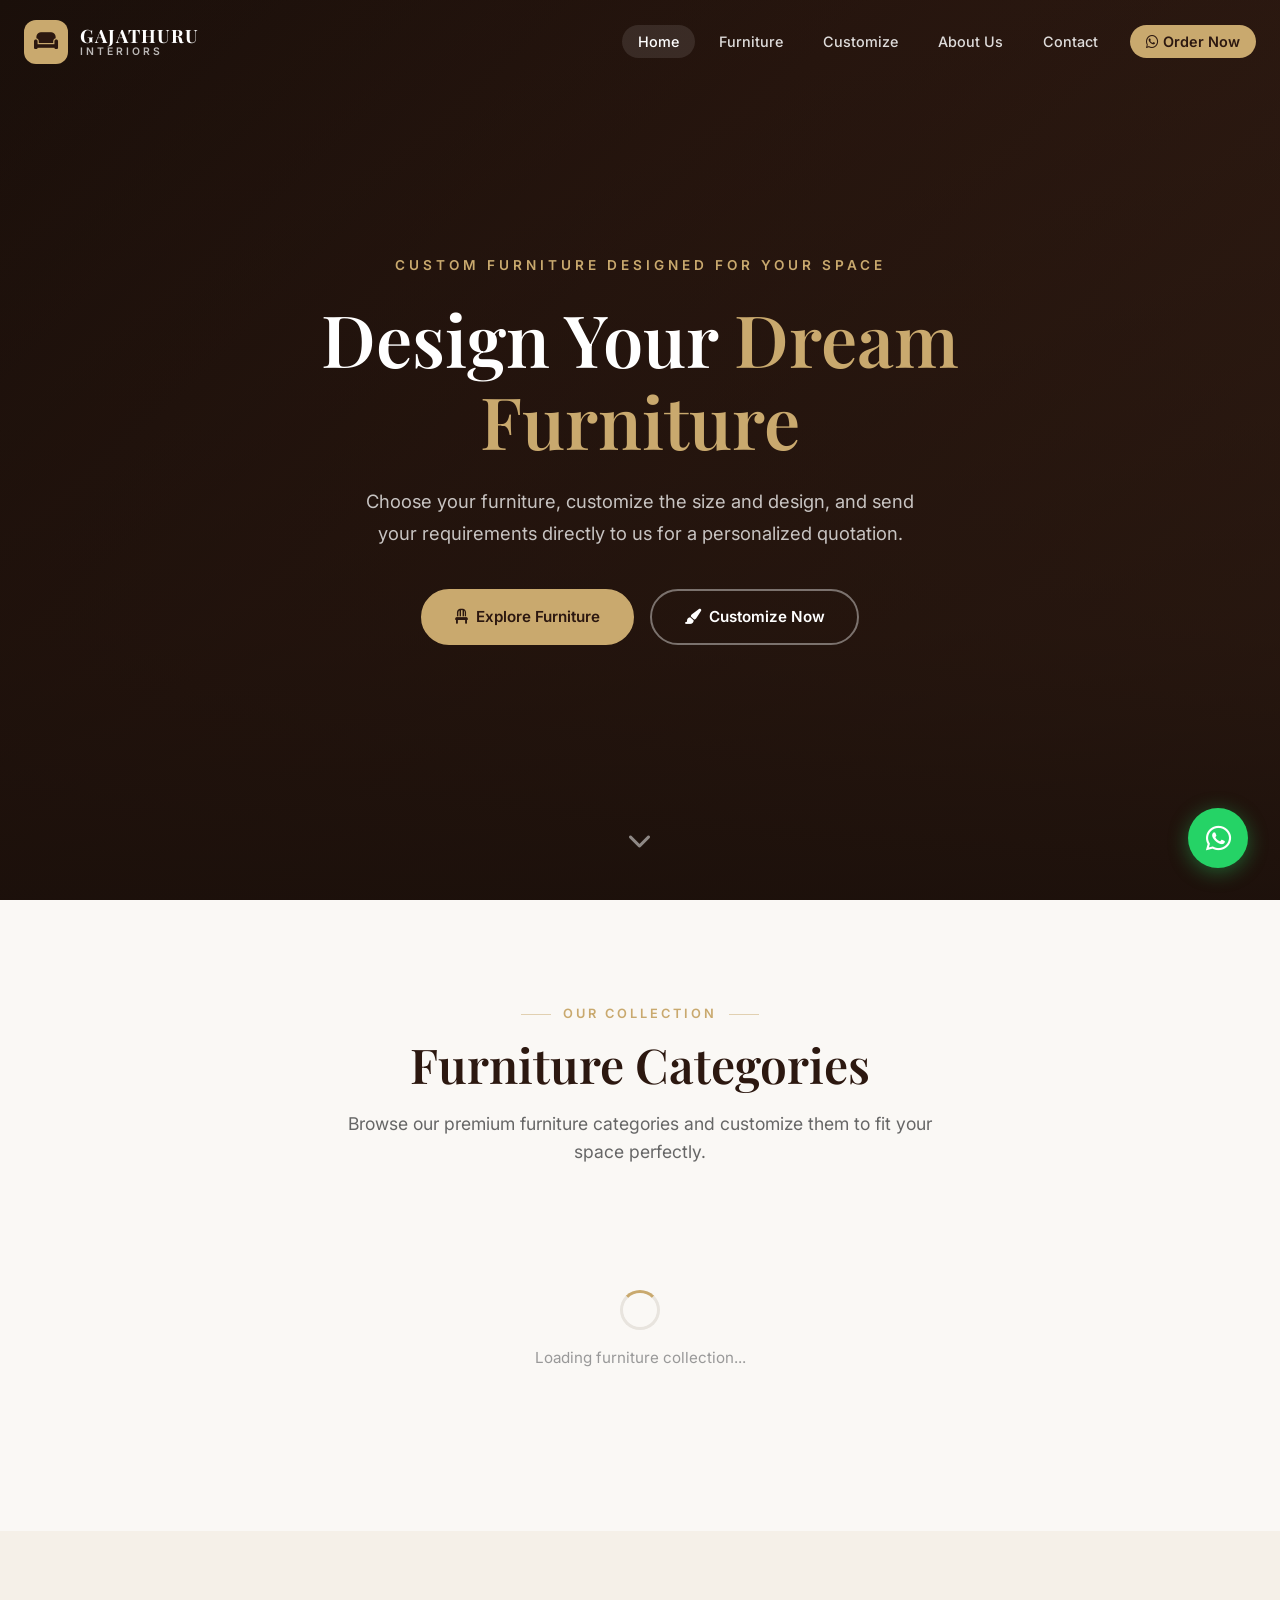
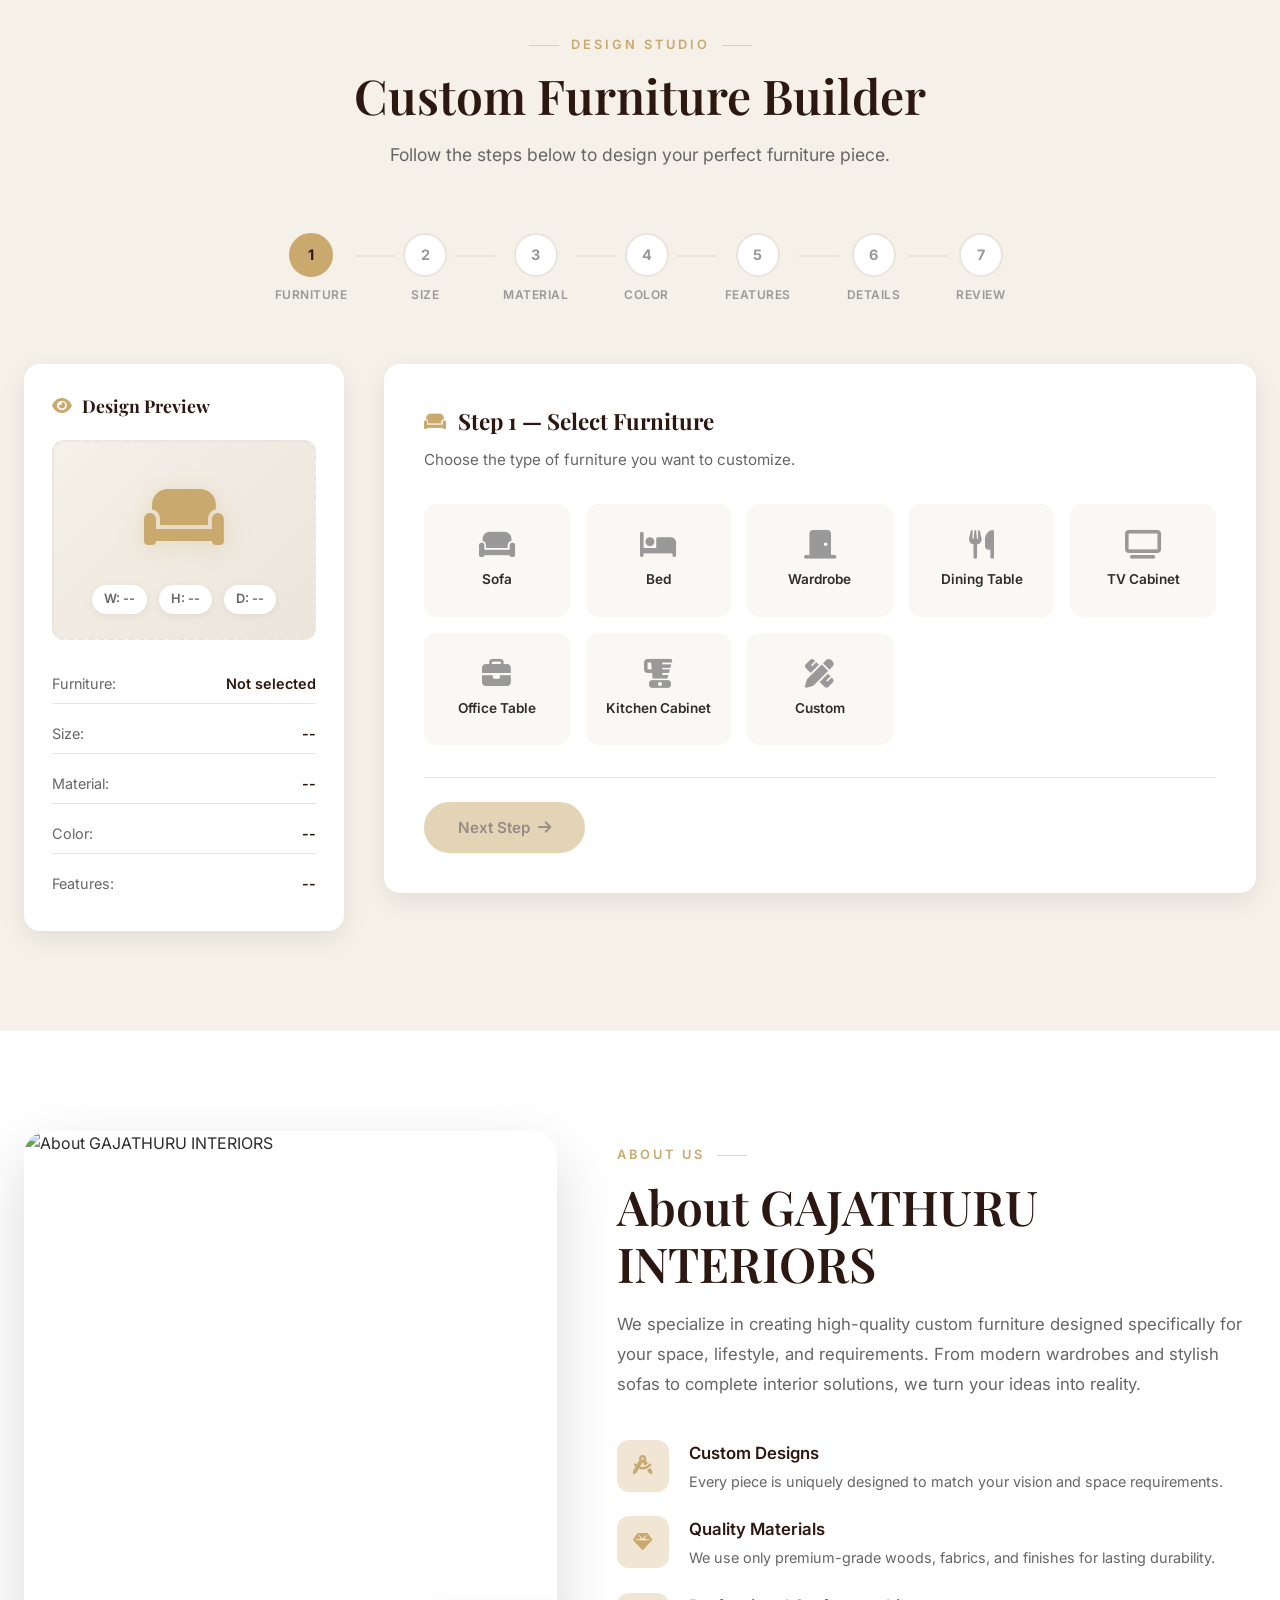
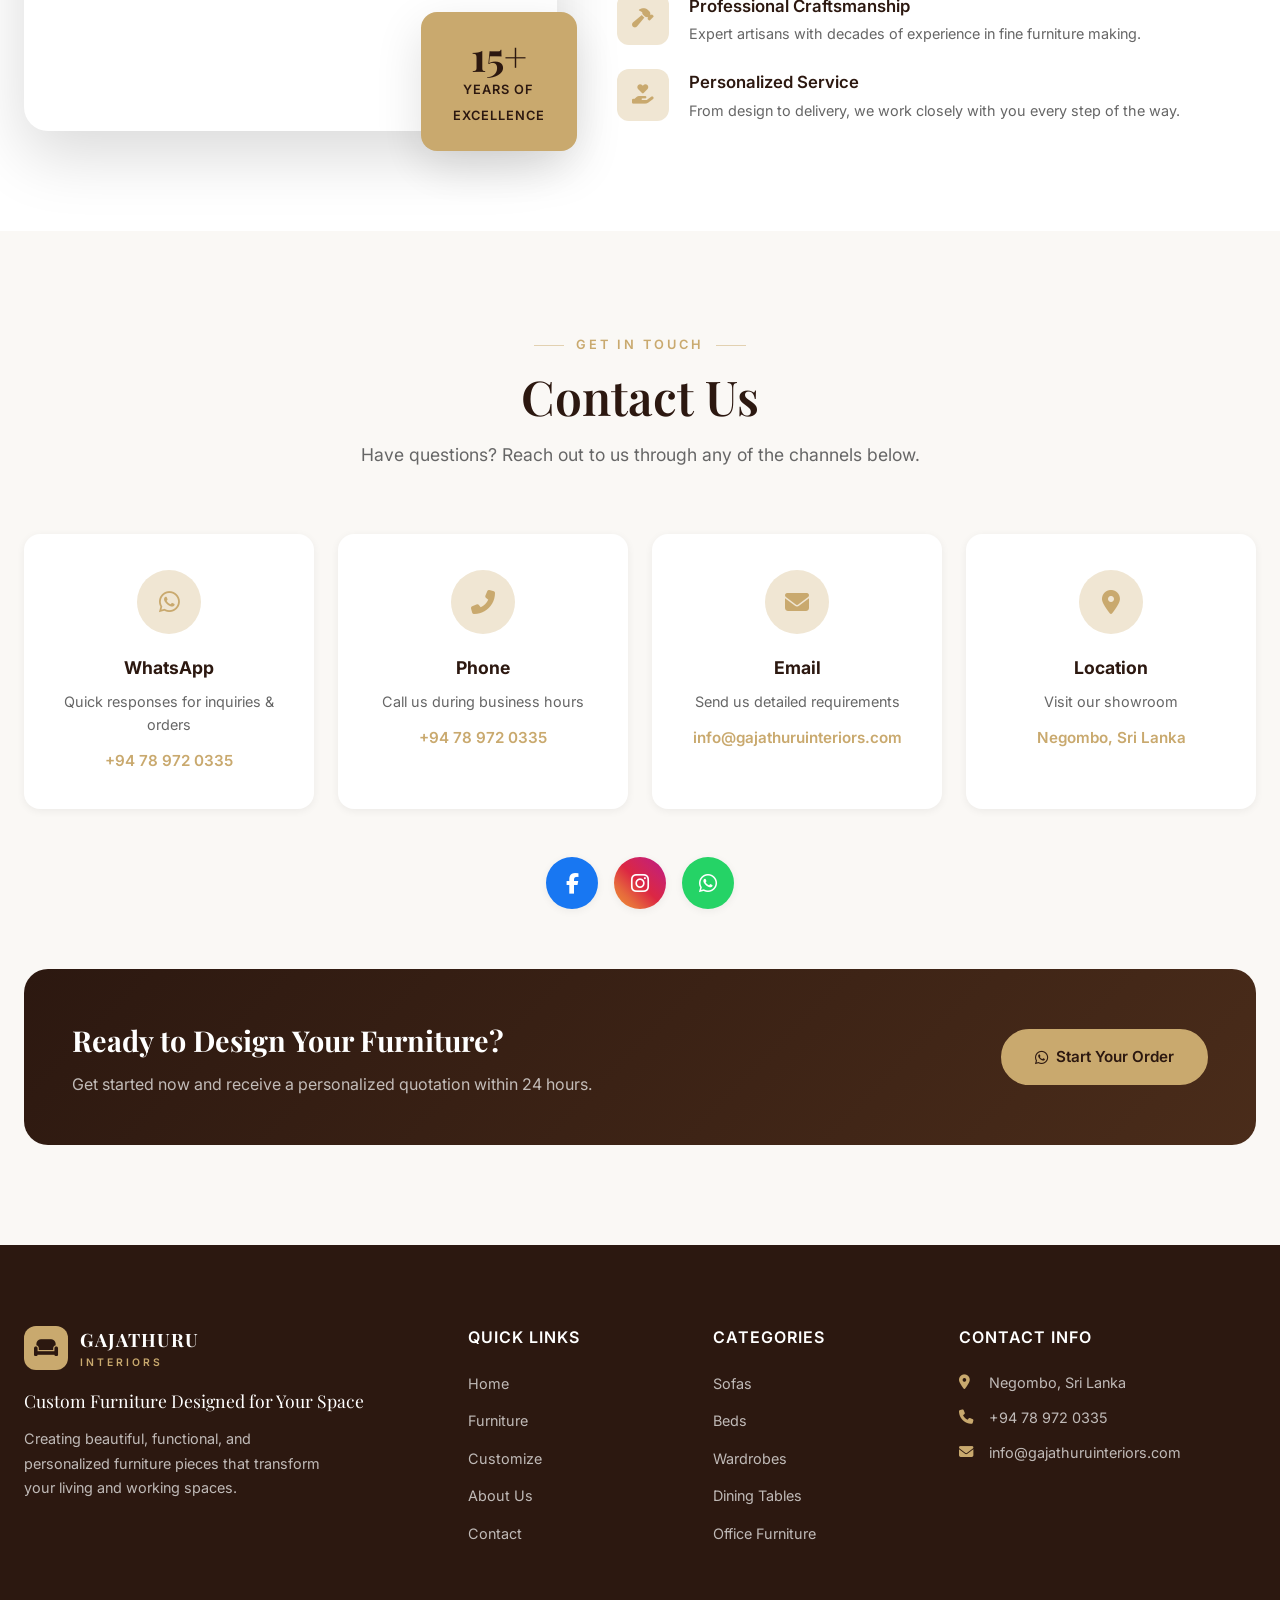
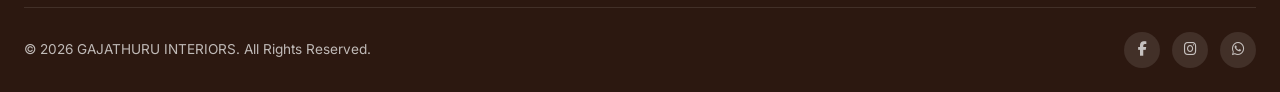
==== commit 774de195: "Update index.html" ====
--- a/index.html
+++ b/index.html
@@ -509,7 +509,7 @@
 
                             <div class="form-nav summary-nav">
                                 <button type="button" class="btn btn-outline prev-step"><i class="fas fa-arrow-left"></i> Back</button>
-                                <a href="#" class="btn btn-whatsapp" id="sendWhatsAppBtn" target="_blank">
+                                <a href="https://wa.me/94789720335" class="btn btn-whatsapp" id="sendWhatsAppBtn" target="_blank">
                                     <i class="fab fa-whatsapp"></i> Send Order via WhatsApp
                                 </a>
                             </div>
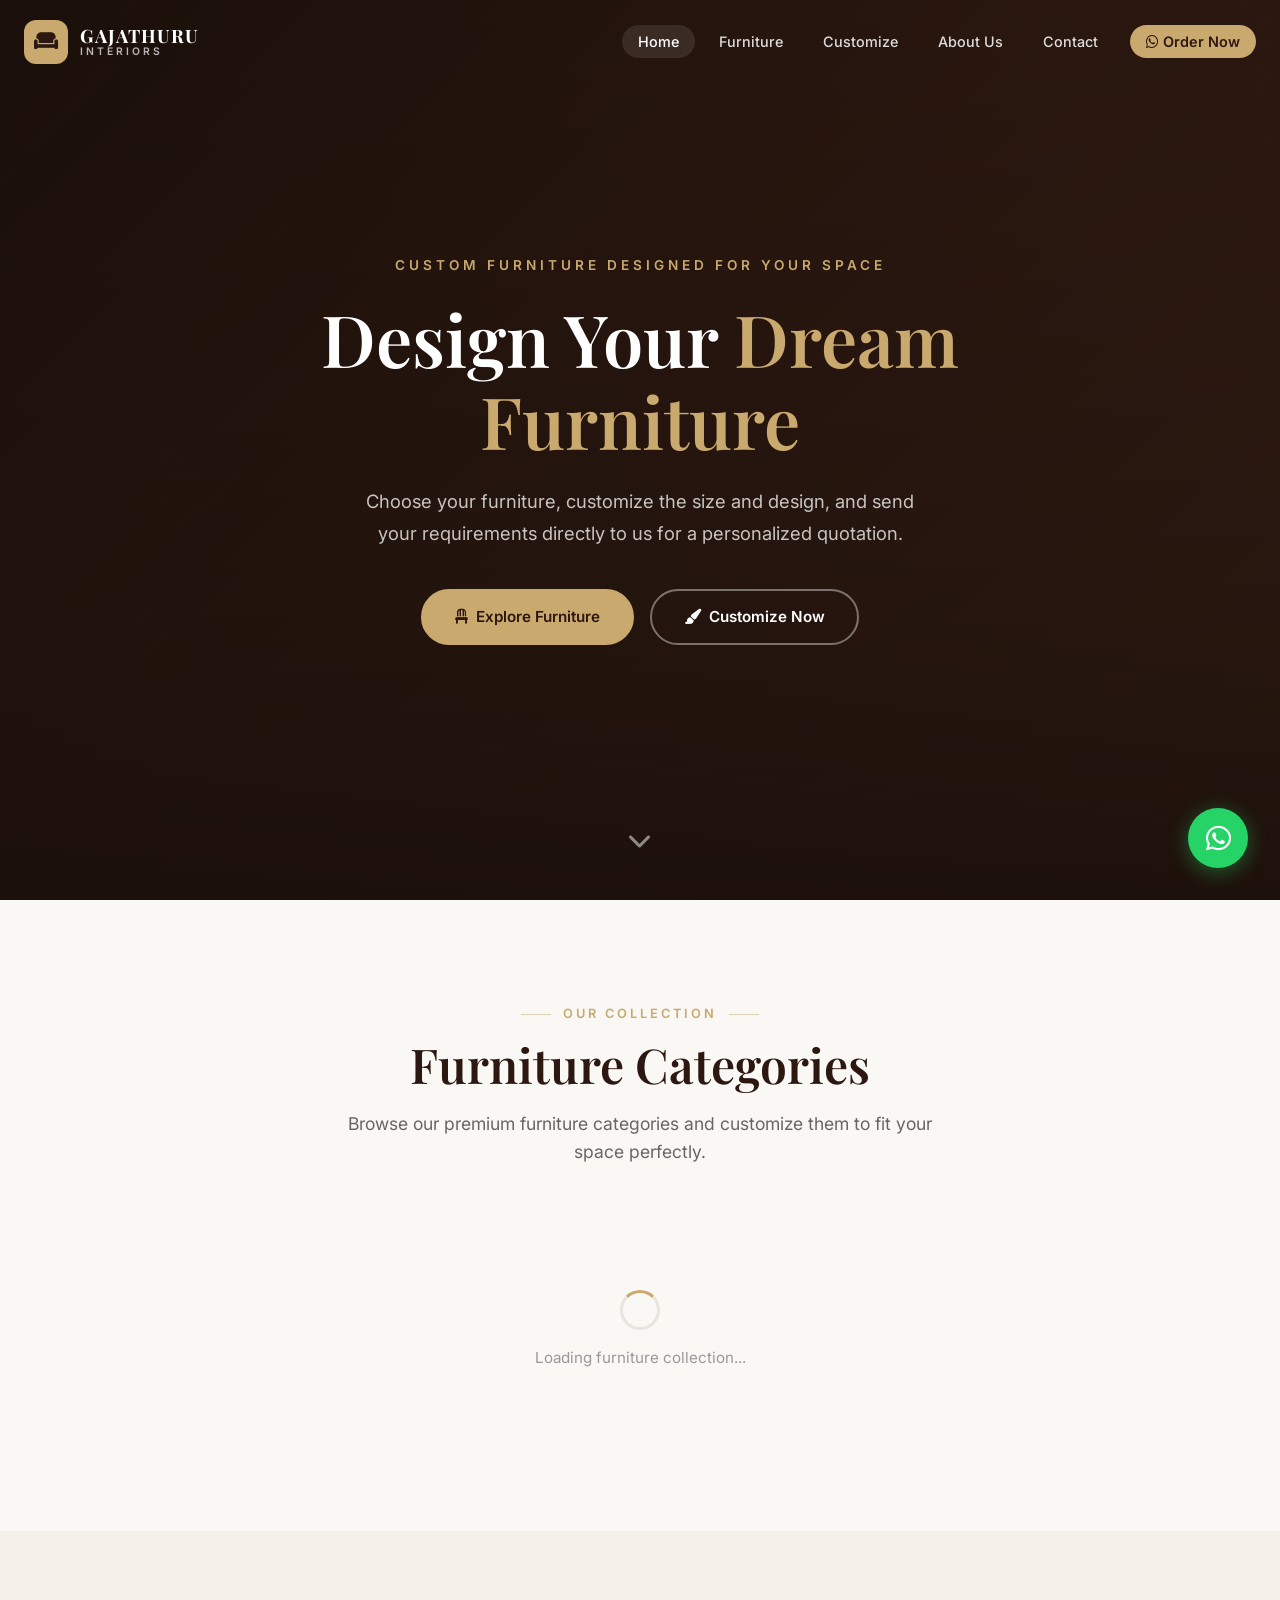
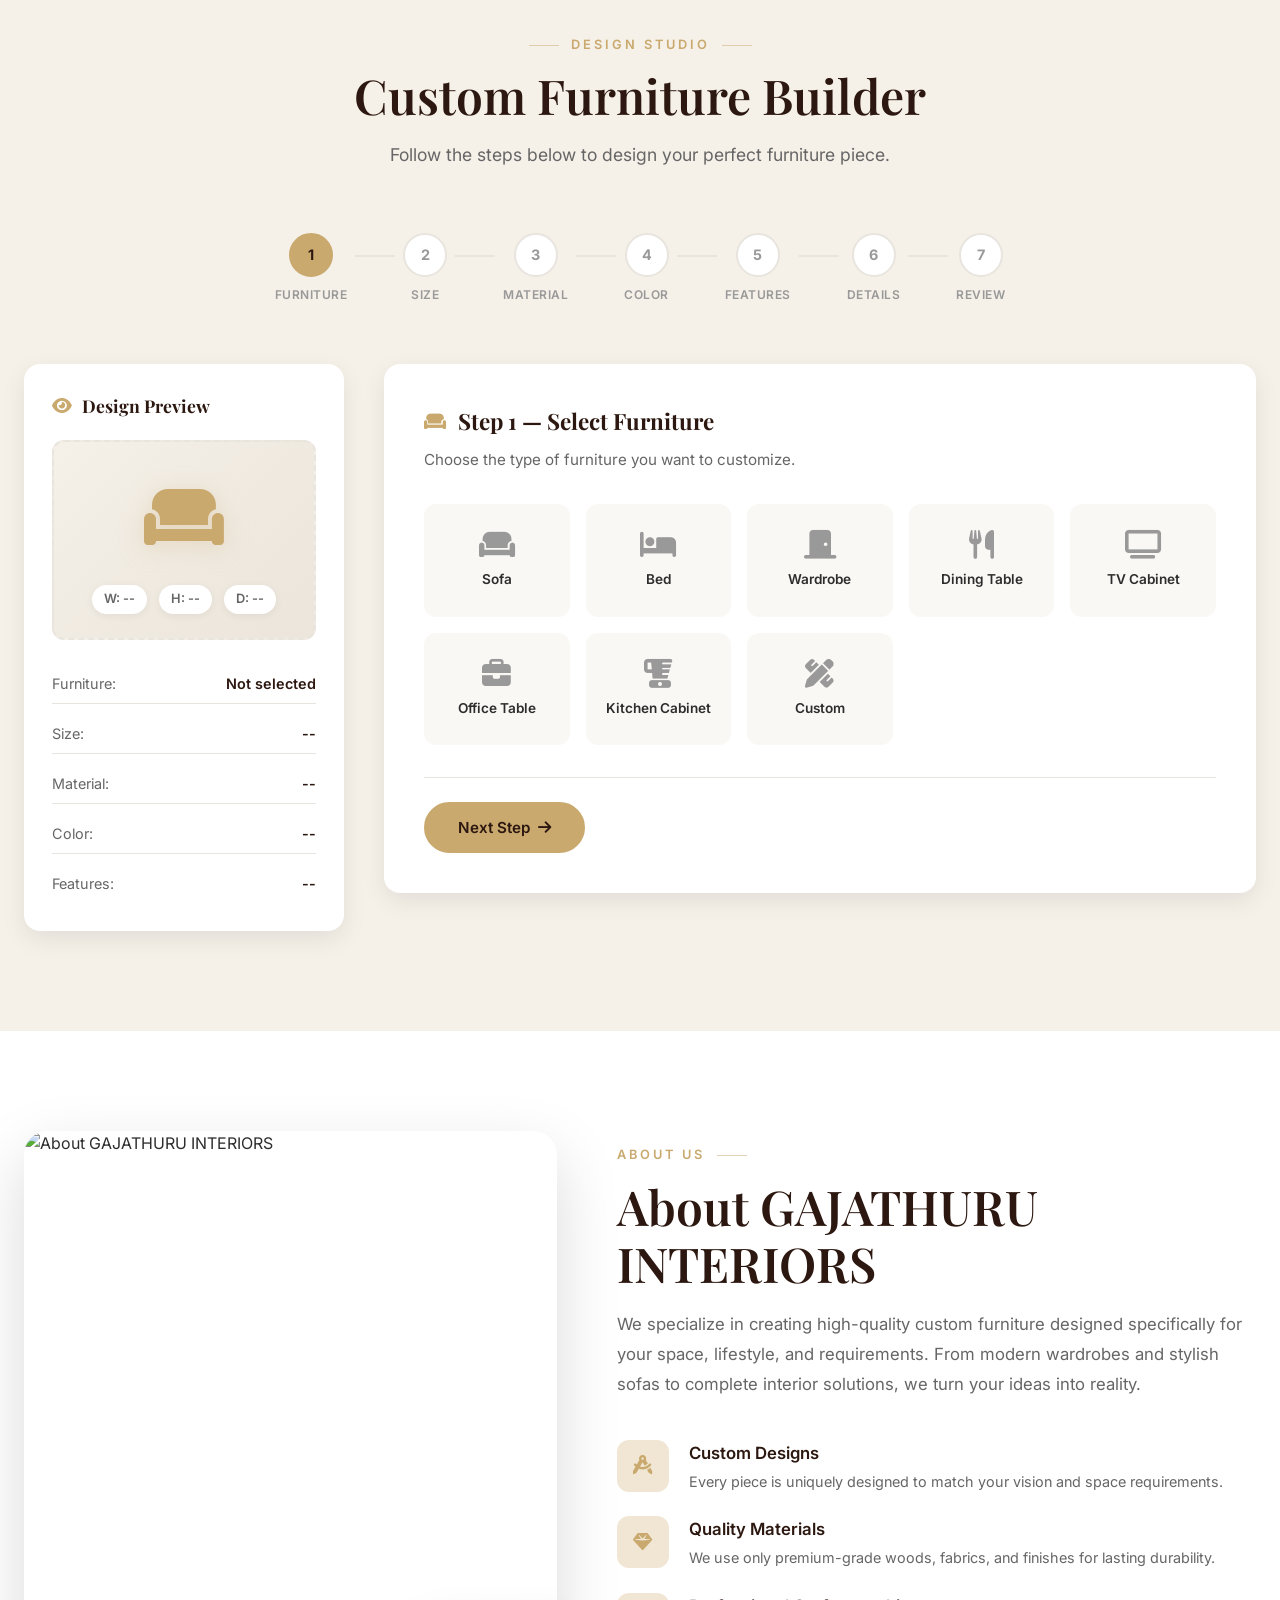
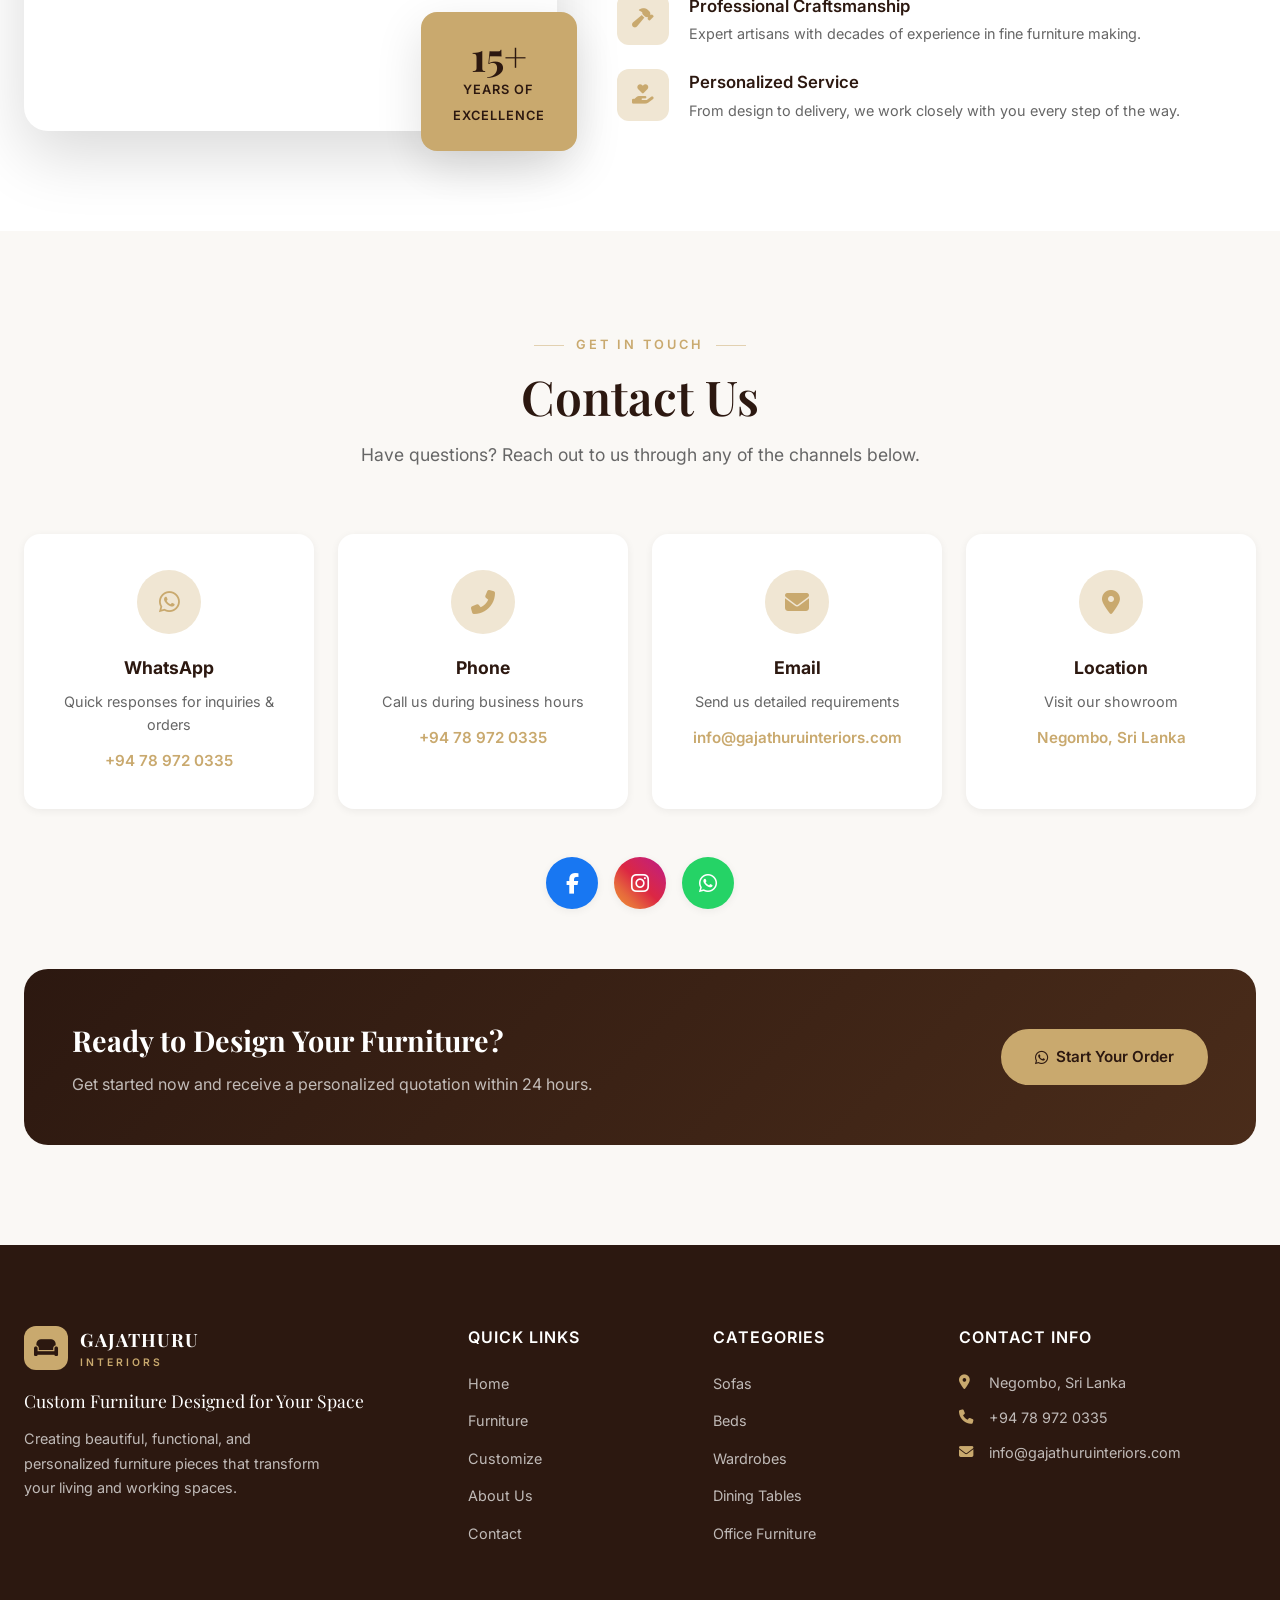
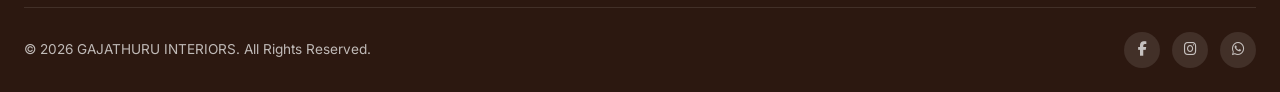
==== commit 8827ccff: "Add files via upload" ====
--- a/index.html
+++ b/index.html
@@ -217,7 +217,7 @@
                             </div>
 
                             <div class="form-nav">
-                                <button type="button" class="btn btn-primary next-step" disabled>Next Step <i class="fas fa-arrow-right"></i></button>
+                                <button type="button" class="btn btn-primary next-step">Next Step <i class="fas fa-arrow-right"></i></button>
                             </div>
                         </div>
 
@@ -313,7 +313,7 @@
 
                             <div class="form-nav">
                                 <button type="button" class="btn btn-outline prev-step"><i class="fas fa-arrow-left"></i> Back</button>
-                                <button type="button" class="btn btn-primary next-step" disabled>Next Step <i class="fas fa-arrow-right"></i></button>
+                                <button type="button" class="btn btn-primary next-step">Next Step <i class="fas fa-arrow-right"></i></button>
                             </div>
                         </div>
 
@@ -363,7 +363,7 @@
 
                             <div class="form-nav">
                                 <button type="button" class="btn btn-outline prev-step"><i class="fas fa-arrow-left"></i> Back</button>
-                                <button type="button" class="btn btn-primary next-step" disabled>Next Step <i class="fas fa-arrow-right"></i></button>
+                                <button type="button" class="btn btn-primary next-step">Next Step <i class="fas fa-arrow-right"></i></button>
                             </div>
                         </div>
 
@@ -509,7 +509,7 @@
 
                             <div class="form-nav summary-nav">
                                 <button type="button" class="btn btn-outline prev-step"><i class="fas fa-arrow-left"></i> Back</button>
-                                <a href="https://wa.me/94789720335" class="btn btn-whatsapp" id="sendWhatsAppBtn" target="_blank">
+                                <a href="#" class="btn btn-whatsapp" id="sendWhatsAppBtn" target="_blank">
                                     <i class="fab fa-whatsapp"></i> Send Order via WhatsApp
                                 </a>
                             </div>
